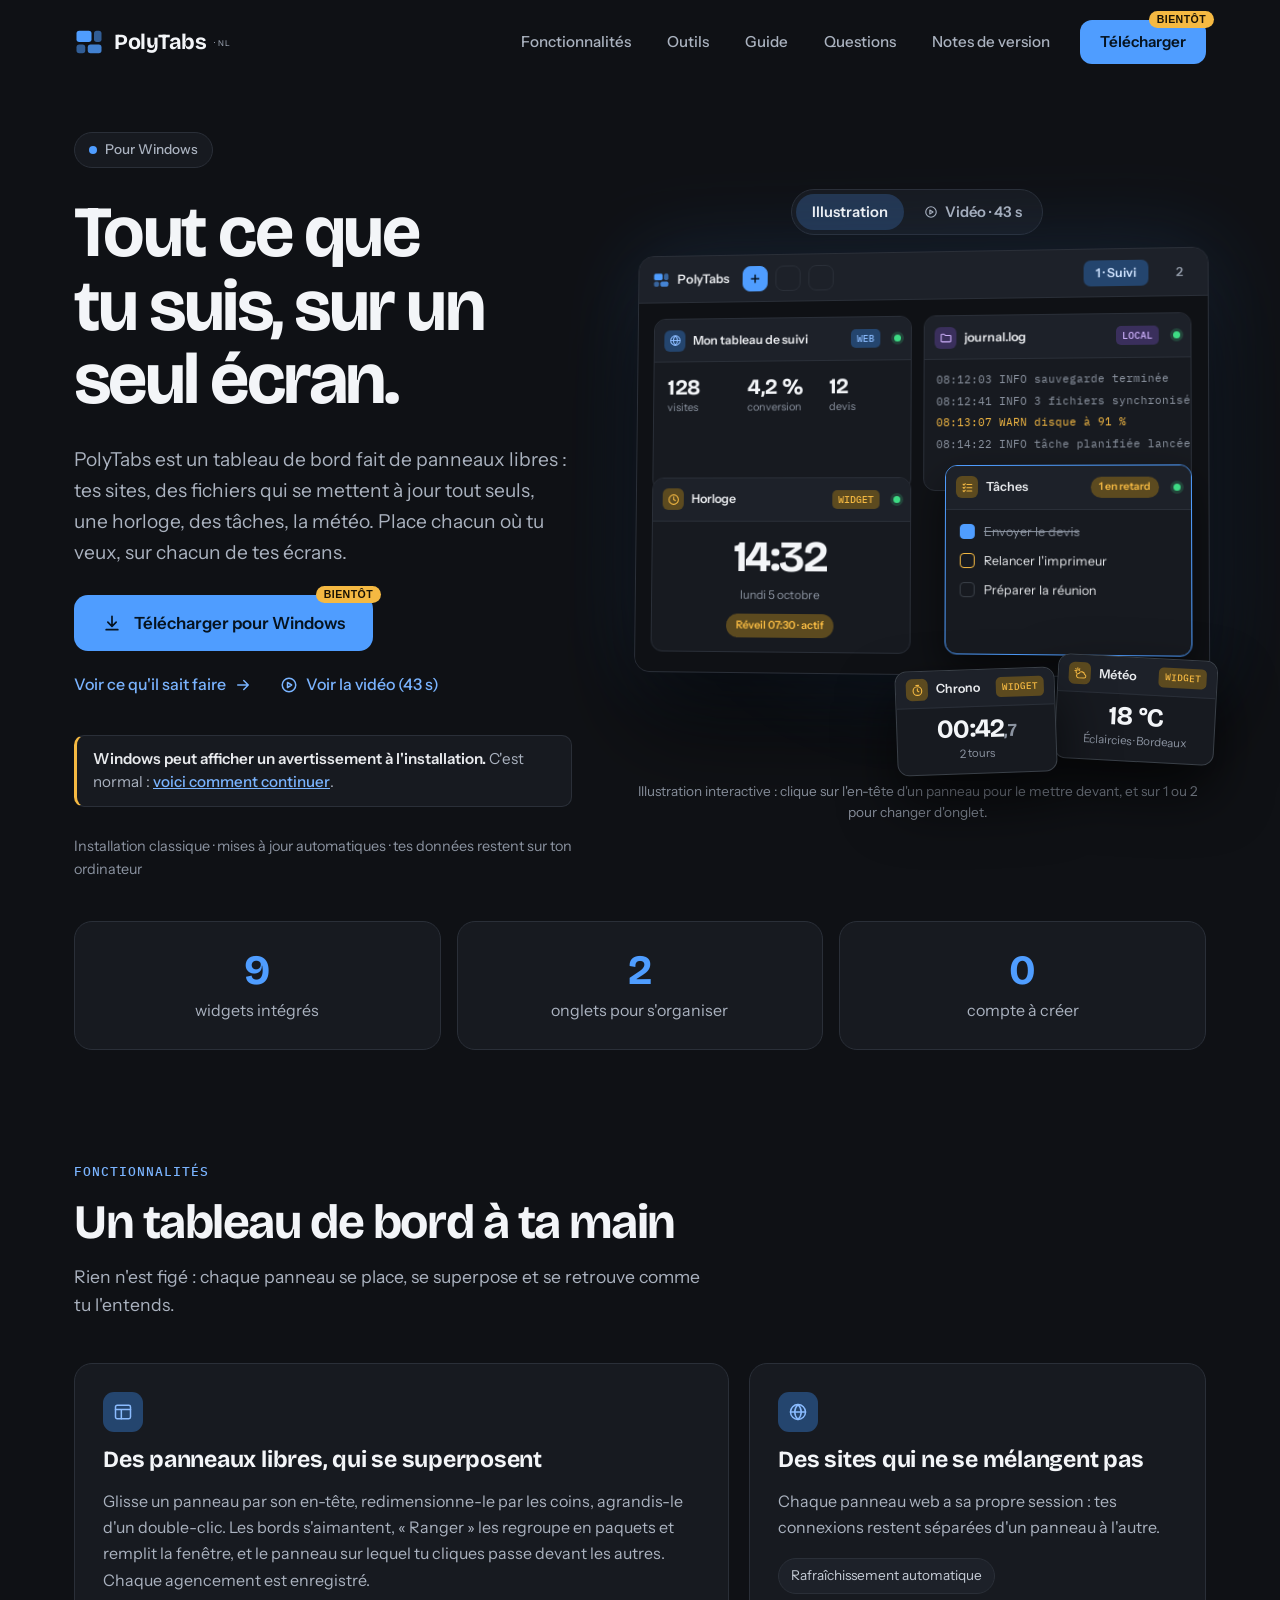
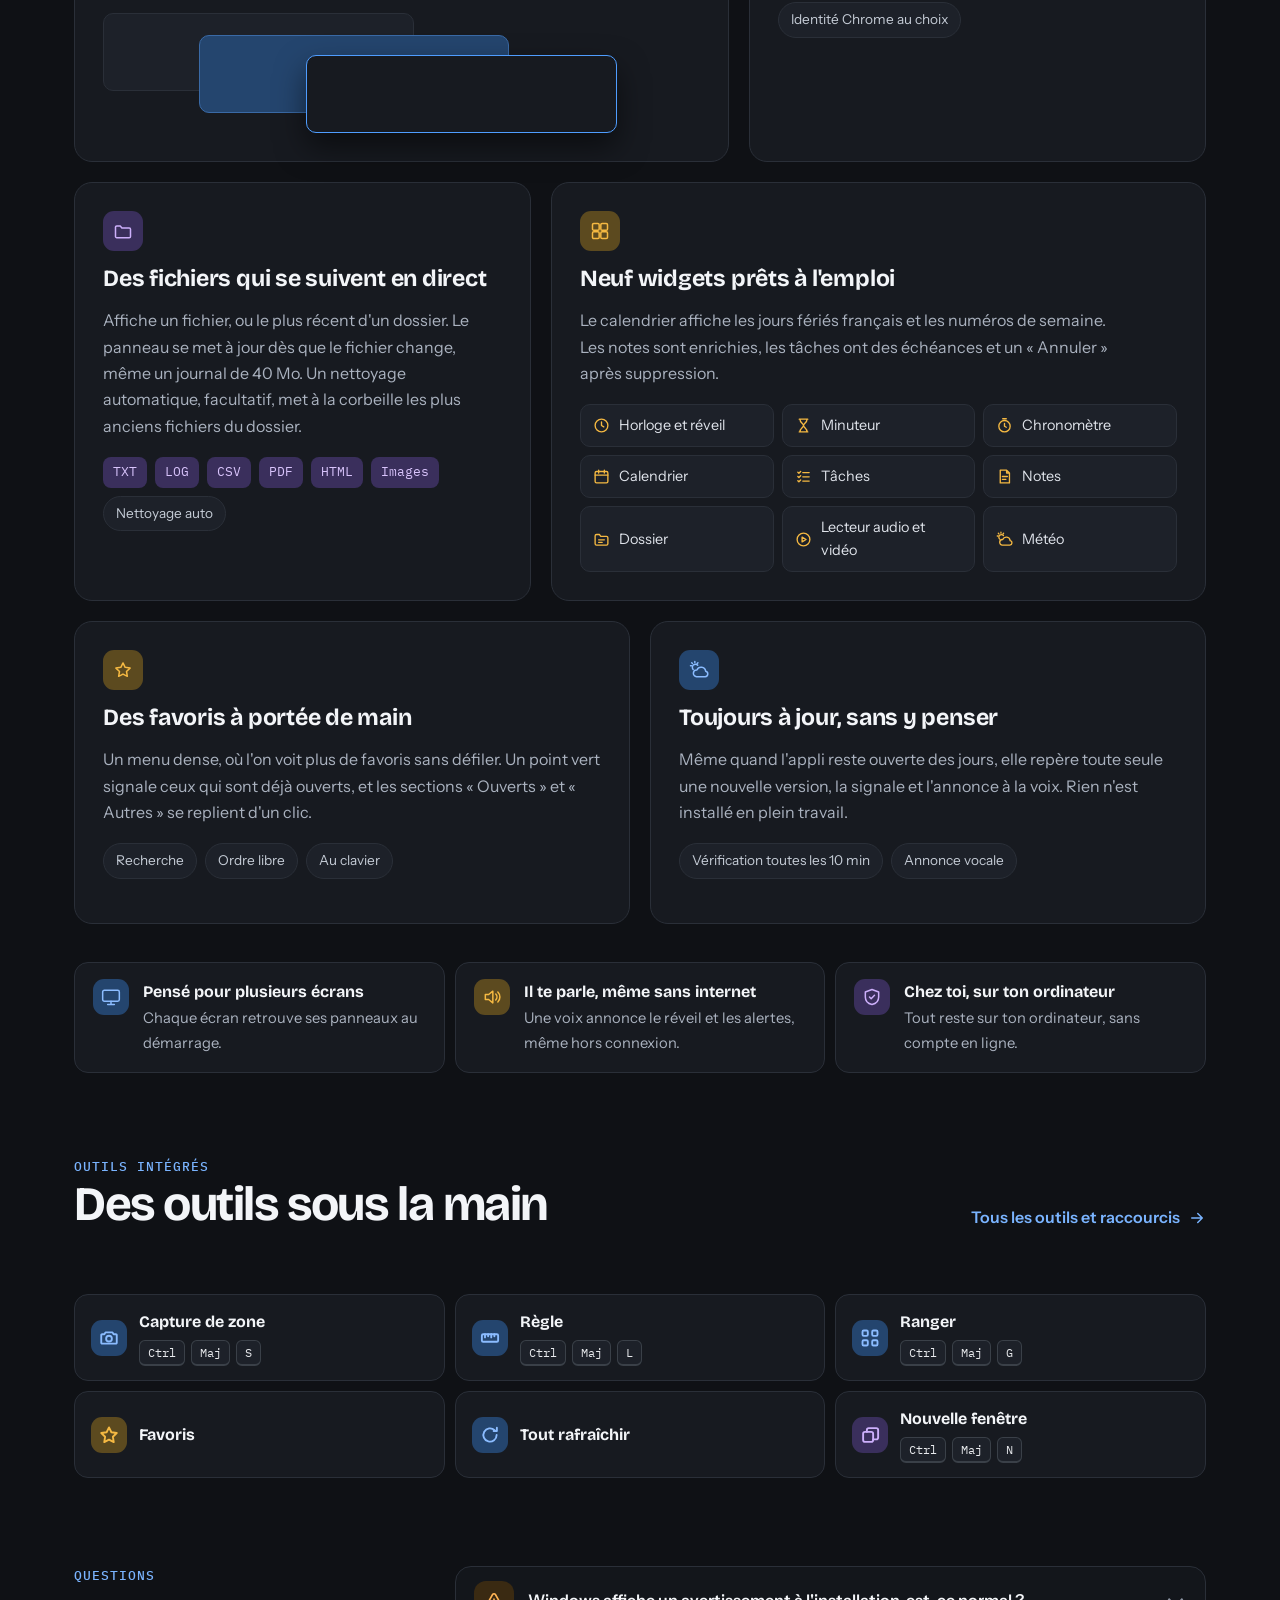
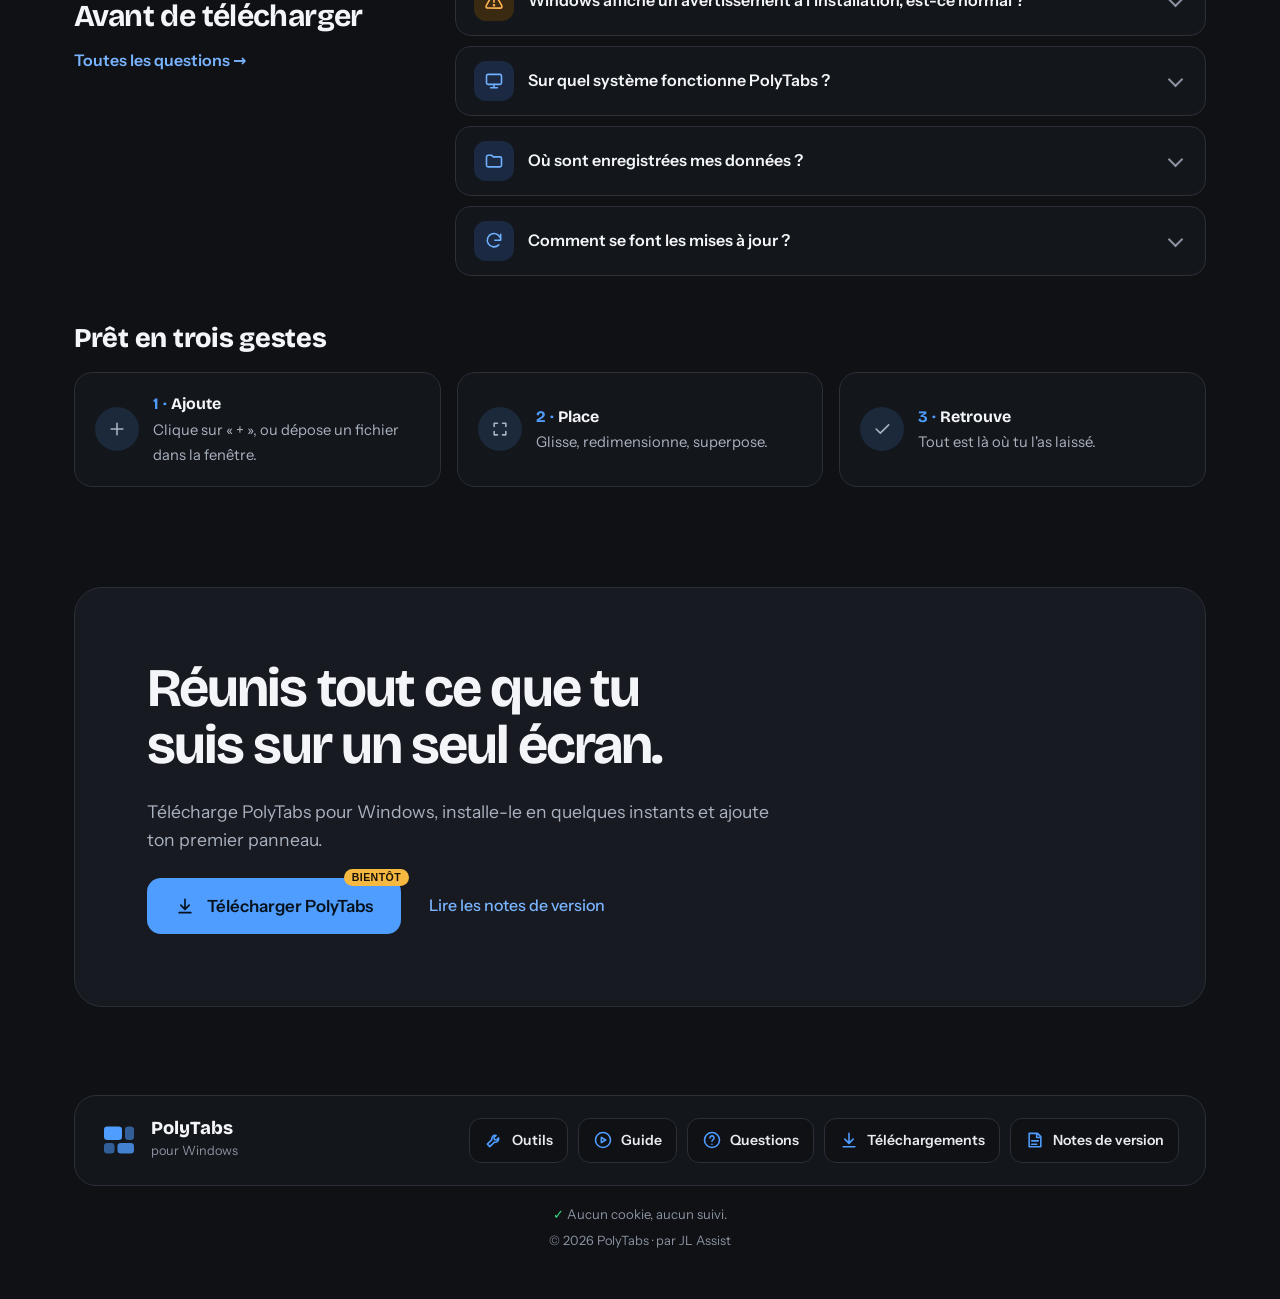
==== index.html @ f0d22cf1 "Téléchargements verrouillés : pastille « Bientôt » et page d'attente (interrupteur DL_OUVERT dans me" ====
<!DOCTYPE html>
<html lang="fr">
<head>
<meta charset="utf-8">
<meta name="viewport" content="width=device-width, initial-scale=1">
<title>PolyTabs — tous tes panneaux sur un seul écran</title>
<meta name="description" content="Tableau de bord pour Windows : des panneaux libres pour tes sites, des fichiers suivis en direct, une horloge, des tâches, des notes et la météo.">
<meta name="theme-color" content="#0f1115">
<meta name="color-scheme" content="dark">
<meta http-equiv="Content-Security-Policy" content="default-src 'none'; script-src 'self'; style-src 'self'; font-src 'self'; img-src 'self' data:; manifest-src 'self'; media-src 'self'; connect-src https://api.github.com; base-uri 'none'; form-action 'none'">
<!-- Aperçu de lien (réseaux sociaux, messageries). Si ton site n'est pas à l'adresse https://polytabs.fr/, remplace-la ci-dessous (voir LISEZMOI.md). -->
<meta property="og:type" content="website">
<meta property="og:locale" content="fr_FR">
<meta property="og:site_name" content="PolyTabs">
<meta property="og:title" content="PolyTabs — tous tes panneaux sur un seul écran">
<meta property="og:description" content="Un tableau de bord pour Windows fait de panneaux libres : sites web, fichiers suivis en direct, horloge, tâches, notes, météo.">
<meta property="og:url" content="https://polytabs.fr/">
<link rel="canonical" href="https://polytabs.fr/">
<meta property="og:image" content="https://polytabs.fr/assets/og-image.png?v=9a7d91ef">
<meta property="og:image:width" content="1200">
<meta property="og:image:height" content="630">
<meta property="og:image:alt" content="La fenêtre PolyTabs : un site, une horloge et un journal dans des panneaux qui se chevauchent.">
<meta name="twitter:card" content="summary_large_image">
<link rel="icon" href="assets/favicon.svg?v=48beb7f9" type="image/svg+xml">
<link rel="icon" href="assets/favicon-32.png?v=5173868e" sizes="32x32" type="image/png">
<link rel="apple-touch-icon" sizes="180x180" href="assets/apple-touch-icon.png?v=2257fb08">
<meta name="apple-mobile-web-app-title" content="PolyTabs">
<link rel="manifest" href="manifest.webmanifest">
<link rel="preload" href="fonts/bricolage-grotesque-opsz.woff2" as="font" type="font/woff2" crossorigin>
<link rel="preload" href="fonts/instrument-sans-400.woff2" as="font" type="font/woff2" crossorigin>
<link rel="stylesheet" href="assets/site.css?v=6399d976">
<script type="application/ld+json">{"@context":"https://schema.org","@type":"SoftwareApplication","name":"PolyTabs","operatingSystem":"Windows","applicationCategory":"ProductivityApplication","description":"Tableau de bord fait de panneaux libres : sites web, fichiers suivis en direct, horloge, tâches, notes, météo.","author":{"@type":"Organization","name":"JL Assist"},"inLanguage":"fr"}</script>
<script src="assets/site.js?v=7e28b09c" defer></script>
<script src="assets/menu.js?v=b81032c8" defer></script>
</head>
<body>
<a class="skip" href="#contenu">Aller au contenu</a>

<header class="wrap site-header">
<a class="brand" href="#top" aria-label="PolyTabs, haut de la page"><svg viewBox="0 0 24 24" width="30" height="30" fill="none" aria-hidden="true" focusable="false"><rect x="2" y="3" width="12" height="9" rx="2.2" fill="#4f9dff"/><rect x="16" y="3" width="6" height="9" rx="2.2" fill="#4f9dff" opacity=".55"/><rect x="2" y="14" width="7" height="7" rx="2.2" fill="#4f9dff" opacity=".55"/><rect x="11" y="14" width="11" height="7" rx="2.2" fill="#4f9dff" opacity=".8"/></svg><span class="brand-name">PolyTabs</span></a>
<nav class="nav" aria-label="Sections">
<a class="nav-link" href="#fonctionnalites">Fonctionnalités</a>
<a class="nav-link" href="#outils">Outils</a>
<a class="nav-link" href="guide.html">Guide</a>
<a class="nav-link" href="#questions">Questions</a>
<a class="nav-link" href="versions.html">Notes de version</a>
<a class="btn btn--sm" data-download href="telecharger.html">Télécharger</a>
</nav>
</header>

<div class="new-bar" id="newbar" role="note" hidden><span class="new">Nouveau</span><span id="newbar-text"></span><a href="versions.html">Voir →</a></div>
<main id="contenu">
<div id="top"></div>
<section class="wrap hero" aria-labelledby="titre">
<div class="hero-copy rise">
<span class="chip"><i></i><span>Pour Windows<span data-vwrap hidden> · version&nbsp;<span data-version></span></span></span></span>
<h1 id="titre">Tout ce que tu suis, sur un seul écran.</h1>
<p class="lead">PolyTabs est un tableau de bord fait de panneaux libres : tes sites, des fichiers qui se mettent à jour tout seuls, une horloge, des tâches, la météo. Place chacun où tu veux, sur chacun de tes écrans.</p>
<button type="button" class="hero-poster" data-show-video aria-label="Voir la vidéo de démonstration (43 secondes)"><img src="media/polytabs-demo-16x9.jpg?v=e3dbfc3c" alt="" width="1280" height="720" decoding="async"><span class="hp-chip"><svg viewBox="0 0 24 24" width="14" height="14" fill="none" stroke="currentColor" stroke-width="2" stroke-linecap="round" stroke-linejoin="round" aria-hidden="true" focusable="false"><circle cx="12" cy="12" r="9"/><path d="M10 8.5l5.5 3.5-5.5 3.5z"/></svg>Vidéo 43 s</span></button>
<div class="actions">
<a class="btn btn--lg" data-download href="telecharger.html"><svg viewBox="0 0 24 24" width="20" height="20" fill="none" stroke="currentColor" stroke-width="2" stroke-linecap="round" stroke-linejoin="round" aria-hidden="true" focusable="false"><path d="M12 4v11M7 11l5 5 5-5M5 20h14"/></svg><span>Télécharger pour Windows</span></a>
<a class="link-arrow" href="#fonctionnalites">Voir ce qu'il sait faire<svg viewBox="0 0 24 24" width="18" height="18" fill="none" stroke="currentColor" stroke-width="2" stroke-linecap="round" stroke-linejoin="round" aria-hidden="true" focusable="false"><path d="M5 12h14M13 6l6 6-6 6"/></svg></a>
<a class="link-arrow" href="#top" data-show-video><svg viewBox="0 0 24 24" width="18" height="18" fill="none" stroke="currentColor" stroke-width="2" stroke-linecap="round" stroke-linejoin="round" aria-hidden="true" focusable="false"><circle cx="12" cy="12" r="9"/><path d="M10 8.5l5.5 3.5-5.5 3.5z"/></svg>Voir la vidéo (43 s)</a>
</div>
<p class="hero-note"><strong>Windows peut afficher un avertissement à l'installation.</strong> C'est normal : <a href="#avertissement-windows">voici comment continuer</a>.</p>
<a class="warn-chip" href="#avertissement-windows">Un avertissement Windows ? C'est normal<span aria-hidden="true"> ›</span></a>
<div class="fines">
<p class="fine" id="release-line" hidden></p>
<p class="fine">Installation classique · mises à jour automatiques · tes données restent sur ton ordinateur</p>
</div>
</div>

<figure class="mock-fig rise rise-2">
<div class="seg" role="tablist" aria-label="Aperçu">
<button type="button" role="tab" class="seg-b" id="seg-mock" aria-selected="true" aria-controls="mock">Illustration</button>
<button type="button" role="tab" class="seg-b" id="seg-vid" aria-selected="false" aria-controls="vidpane"><svg viewBox="0 0 24 24" width="14" height="14" fill="none" stroke="currentColor" stroke-width="2" stroke-linecap="round" stroke-linejoin="round" aria-hidden="true" focusable="false"><circle cx="12" cy="12" r="9"/><path d="M10 8.5l5.5 3.5-5.5 3.5z"/></svg>Vidéo · 43 s</button>
</div>

<div class="mock" id="mock">
<div class="mock-bar">
<svg viewBox="0 0 24 24" width="18" height="18" fill="none" aria-hidden="true" focusable="false"><rect x="2" y="3" width="12" height="9" rx="2.2" fill="#4f9dff"/><rect x="16" y="3" width="6" height="9" rx="2.2" fill="#4f9dff" opacity=".55"/><rect x="2" y="14" width="7" height="7" rx="2.2" fill="#4f9dff" opacity=".55"/><rect x="11" y="14" width="11" height="7" rx="2.2" fill="#4f9dff" opacity=".8"/></svg><span class="mock-name">PolyTabs</span>
<span class="mock-dot mock-dot--add" aria-hidden="true"><svg viewBox="0 0 16 16" width="12" height="12" fill="none" stroke="#06131f" stroke-width="2" stroke-linecap="round" aria-hidden="true"><path d="M8 3v10M3 8h10"/></svg></span>
<span class="mock-dot" aria-hidden="true"></span><span class="mock-dot" aria-hidden="true"></span>
<span class="mock-spacer"></span>
<span class="mock-upd" data-vwrap hidden>✓ <span data-version></span> disponible</span>
<button type="button" class="mock-tab" data-tab="1" aria-label="Onglet 1, Suivi" aria-pressed="true"><span>1<em> · Suivi</em></span></button>
<button type="button" class="mock-tab" data-tab="2" aria-label="Onglet 2, Widgets" aria-pressed="false"><span>2<em> · Widgets</em></span></button>
</div>

<div class="mock-grid" id="mock-tab-1">
<div class="mp mp--web" data-panel="web"><div class="mp-box">
<button type="button" class="mp-head" data-raise="web" aria-label="Mon tableau de suivi WEB, mettre au premier plan"><span class="mp-ic mp-ic--web"><svg viewBox="0 0 24 24" width="13" height="13" fill="none" stroke="currentColor" stroke-width="2" stroke-linecap="round" stroke-linejoin="round" aria-hidden="true" focusable="false"><circle cx="12" cy="12" r="9"/><path d="M3 12h18M12 3c2.6 2.7 3.9 5.7 3.9 9s-1.3 6.3-3.9 9c-2.6-2.7-3.9-5.7-3.9-9S9.4 5.7 12 3z"/></svg></span><span class="mp-title">Mon tableau de suivi</span> <span class="mp-badge mp-badge--web">WEB</span><span class="mp-open" aria-hidden="true"></span></button>
<div class="mp-body"><div class="kpi" aria-hidden="true"><div><b>128</b><span>visites</span></div><div><b>4,2 %</b><span>conversion</span></div><div><b>12</b><span>devis</span></div></div>
<div class="bars" aria-hidden="true"><span></span><span class="hi"></span><span></span><span class="hi"></span><span></span></div></div>
</div></div>
<div class="mp mp--log" data-panel="log"><div class="mp-box">
<button type="button" class="mp-head" data-raise="log" aria-label="journal.log LOCAL, mettre au premier plan"><span class="mp-ic mp-ic--local"><svg viewBox="0 0 24 24" width="13" height="13" fill="none" stroke="currentColor" stroke-width="2" stroke-linecap="round" stroke-linejoin="round" aria-hidden="true" focusable="false"><path d="M3 7.5A1.5 1.5 0 0 1 4.5 6h4.2l2 2.3h8.8A1.5 1.5 0 0 1 21 9.8v8.7a1.5 1.5 0 0 1-1.5 1.5h-15A1.5 1.5 0 0 1 3 18.5z"/></svg></span><span class="mp-title">journal.log</span> <span class="mp-badge mp-badge--local">LOCAL</span><span class="mp-open" aria-hidden="true"></span></button>
<div class="log"><span>08:12:03  INFO  sauvegarde terminée</span><span>08:12:41  INFO  3 fichiers synchronisés</span><span class="warn">08:13:07  WARN  disque à 91 %</span><span>08:14:22  INFO  tâche planifiée lancée</span></div>
</div></div>
<div class="mp mp--clock" data-panel="clock"><div class="mp-box">
<button type="button" class="mp-head" data-raise="clock" aria-label="Horloge WIDGET, mettre au premier plan"><span class="mp-ic mp-ic--widget"><svg viewBox="0 0 24 24" width="13" height="13" fill="none" stroke="currentColor" stroke-width="2" stroke-linecap="round" stroke-linejoin="round" aria-hidden="true" focusable="false"><circle cx="12" cy="12" r="9"/><path d="M12 7v5l3.2 2"/></svg></span><span class="mp-title">Horloge</span> <span class="mp-badge mp-badge--widget">WIDGET</span><span class="mp-open" aria-hidden="true"></span></button>
<div class="mp-body clock"><span class="clock-time">14:32</span><span class="clock-date">lundi 5 octobre</span><span class="clock-alarm">Réveil 07:30 · actif</span></div>
</div></div>
<div class="mp mp--todo is-front" data-panel="todo"><div class="mp-box">
<button type="button" class="mp-head" data-raise="todo" aria-label="Tâches 1 en retard, mettre au premier plan"><span class="mp-ic mp-ic--widget"><svg viewBox="0 0 24 24" width="13" height="13" fill="none" stroke="currentColor" stroke-width="2" stroke-linecap="round" stroke-linejoin="round" aria-hidden="true" focusable="false"><path d="M4 6l1.5 1.5L8 5M4 12l1.5 1.5L8 11M4 18l1.5 1.5L8 17M11 6.5h9M11 12.5h9M11 18.5h9"/></svg></span><span class="mp-title">Tâches</span> <span class="mp-late">1 en retard</span><span class="mp-open" aria-hidden="true"></span></button>
<ul class="todo"><li class="done"><span class="box"></span><span>Envoyer le devis</span></li><li class="late"><span class="box"></span><span>Relancer l'imprimeur</span></li><li><span class="box"></span><span>Préparer la réunion</span></li></ul>
</div></div>
</div>

<div class="mock-grid" id="mock-tab-2" hidden>
<div class="mp mp--cal" data-panel="cal"><div class="mp-box">
<button type="button" class="mp-head" data-raise="cal" aria-label="Calendrier WIDGET, mettre au premier plan"><span class="mp-ic mp-ic--widget"><svg viewBox="0 0 24 24" width="13" height="13" fill="none" stroke="currentColor" stroke-width="2" stroke-linecap="round" stroke-linejoin="round" aria-hidden="true" focusable="false"><rect x="3" y="5" width="18" height="16" rx="2"/><path d="M3 10h18M8 3v4M16 3v4"/></svg></span><span class="mp-title">Calendrier</span> <span class="mp-badge mp-badge--widget">WIDGET</span></button>
<div class="mp-body cal-pad"><span class="cal-title">octobre 2026</span>
<div class="cal-grid cal-grid--wd"><span>L</span><span>M</span><span>M</span><span>J</span><span>V</span><span>S</span><span>D</span></div>
<div class="cal-grid"><span></span><span></span><span></span><span>1</span><span>2</span><span>3</span><span>4</span><span class="today">5</span><span>6</span><span>7</span><span>8</span><span>9</span><span>10</span><span>11</span><span>12</span><span>13</span><span>14</span><span>15</span><span>16</span><span>17</span><span>18</span><span>19</span><span>20</span><span>21</span><span>22</span><span>23</span><span>24</span><span>25</span><span>26</span><span>27</span><span>28</span><span>29</span><span>30</span><span>31</span></div></div>
</div></div>
<div class="mp mp--note" data-panel="note"><div class="mp-box">
<button type="button" class="mp-head" data-raise="note" aria-label="Notes WIDGET, mettre au premier plan"><span class="mp-ic mp-ic--widget"><svg viewBox="0 0 24 24" width="13" height="13" fill="none" stroke="currentColor" stroke-width="2" stroke-linecap="round" stroke-linejoin="round" aria-hidden="true" focusable="false"><path d="M6 3h9l4 4v14H6zM15 3v4h4M9 12h7M9 16h5"/></svg></span><span class="mp-title">Notes</span> <span class="mp-badge mp-badge--widget">WIDGET</span></button>
<div class="note"><b>Réunion de jeudi</b><span>Revoir le planning avec l'équipe</span><span>Valider le <b>devis</b> avant vendredi</span><span>Penser au <i>point budget</i></span></div>
</div></div>
<div class="mp mp--timer is-front" data-panel="timer"><div class="mp-box">
<button type="button" class="mp-head" data-raise="timer" aria-label="Minuteur WIDGET, mettre au premier plan"><span class="mp-ic mp-ic--widget"><svg viewBox="0 0 24 24" width="13" height="13" fill="none" stroke="currentColor" stroke-width="2" stroke-linecap="round" stroke-linejoin="round" aria-hidden="true" focusable="false"><path d="M6 3h12M6 21h12M7 3c0 5 5 6 5 9s-5 4-5 9M17 3c0 5-5 6-5 9s5 4 5 9"/></svg></span><span class="mp-title">Minuteur</span> <span class="mp-badge mp-badge--widget">WIDGET</span></button>
<div class="mp-body clock"><span class="timer-time">04:12</span><span class="timer-bar"><i></i></span><span class="clock-date">Pâtes · il reste 4 minutes</span></div>
</div></div>
</div>
</div>
<div class="mock-floats" aria-hidden="true">
<div class="mf mf--weather"><div class="mf-head"><span class="mp-ic mp-ic--widget"><svg viewBox="0 0 24 24" width="13" height="13" fill="none" stroke="currentColor" stroke-width="2" stroke-linecap="round" stroke-linejoin="round" aria-hidden="true" focusable="false"><path d="M10.5 6.3A3.6 3.6 0 1 0 5 11.3"/><path d="M7 1.8v1.2M1.8 7H3M3.3 3.3l.8.8M10.7 3.3l-.8.8"/><path d="M9 20a4 4 0 0 1 .5-8 5.5 5.5 0 0 1 10.5 1.5A3.3 3.3 0 0 1 19.5 20z"/></svg></span><span class="mp-title">Météo</span> <span class="mp-badge mp-badge--widget">WIDGET</span></div><div class="mf-body"><b>18 °C</b><span>Éclaircies · Bordeaux</span></div></div>
<div class="mf mf--watch"><div class="mf-head"><span class="mp-ic mp-ic--widget"><svg viewBox="0 0 24 24" width="13" height="13" fill="none" stroke="currentColor" stroke-width="2" stroke-linecap="round" stroke-linejoin="round" aria-hidden="true" focusable="false"><circle cx="12" cy="13" r="8"/><path d="M12 9v4l2.5 1.5M9.5 2.5h5"/></svg></span><span class="mp-title">Chrono</span> <span class="mp-badge mp-badge--widget">WIDGET</span></div><div class="mf-body"><b>00:42<i>,7</i></b><span>2 tours</span></div></div>
</div>
<div class="vidpane" id="vidpane" hidden>
<video class="demo-video demo-wide" controls preload="none" playsinline width="1920" height="1080" data-poster="media/polytabs-demo-16x9.jpg?v=e3dbfc3c" aria-label="Démonstration de PolyTabs, 43 secondes" aria-describedby="demo-text">
<source src="media/polytabs-demo-16x9.mp4?v=0dc6ddb0" type="video/mp4">
<source src="media/polytabs-demo-16x9.webm?v=0e5bc9e3" type="video/webm">
<p>Ton navigateur ne lit pas cette vidéo : <a href="media/polytabs-demo-16x9.mp4?v=0dc6ddb0">télécharge-la</a>.</p>
</video>
<video class="demo-video demo-tall" controls preload="none" playsinline width="1080" height="1920" data-poster="media/polytabs-demo-9x16.jpg?v=00b66de8" aria-label="Démonstration de PolyTabs, 43 secondes, format vertical" aria-describedby="demo-text">
<source src="media/polytabs-demo-9x16.mp4?v=2dcfd6f6" type="video/mp4">
<source src="media/polytabs-demo-9x16.webm?v=e78cfec7" type="video/webm">
<p>Ton navigateur ne lit pas cette vidéo : <a href="media/polytabs-demo-9x16.mp4?v=2dcfd6f6">télécharge-la</a>.</p>
</video>
</div>
<details class="demo-transcript vid-only" hidden>
<summary>Lire le déroulé de la vidéo<svg viewBox="0 0 24 24" width="22" height="22" fill="none" stroke="#7ab4ff" stroke-width="2" stroke-linecap="round" stroke-linejoin="round" aria-hidden="true" focusable="false"><path d="M12 5v14M5 12h14"/></svg></summary>
<div class="answer" id="demo-text"><ol class="demo-steps"><li><b>0:00</b> — Carte d'introduction : « Fini les onglets perdus partout. Tes sites, tes fichiers et tes widgets sur un seul écran. »</li><li><b>0:04</b> — Un site : il suffit de taper l'adresse, le panneau est ajouté. Le nom se remplit tout seul.</li><li><b>0:09</b> — Un fichier, suivi en direct : le panneau se met à jour dès que le fichier change.</li><li><b>0:14</b> — Le dernier fichier d'un dossier : PolyTabs affiche toujours le plus récent, et un aperçu liste les fichiers du dossier.</li><li><b>0:19</b> — Neuf widgets prêts à l'emploi : horloge, météo, calendrier, liste de courses, minuteur, notes.</li><li><b>0:24</b> — Un clic pour tout ranger : un aperçu montre le résultat avant validation.</li><li><b>0:29</b> — Usage de tous les jours : météo, courses et minuteur en un coup d'œil.</li><li><b>0:33</b> — Développement : journaux en direct et alignement mesuré au pixel.</li><li><b>0:37</b> — Carte de fin : « Télécharge-le pour Windows », avec l'adresse du site, la version, les mises à jour automatiques et l'absence de compte à créer.</li></ol></div>
</details>
<figcaption class="mock-cap">Illustration interactive : clique sur l'en-tête d'un panneau pour le mettre devant, et sur 1 ou 2 pour changer d'onglet.</figcaption>
</figure>
</section>

<section class="wrap" aria-label="En bref">
<div class="facts">
<p><b>9</b><span>widgets intégrés</span></p>
<p><b>2</b><span>onglets pour s'organiser</span></p>
<p><b>0</b><span>compte à créer</span></p>
</div>
</section>

<section id="fonctionnalites" class="wrap section" aria-labelledby="t-fonct">
<div class="section-head">
<span class="eyebrow">Fonctionnalités</span>
<h2 id="t-fonct">Un tableau de bord à ta main</h2>
<p class="sub">Rien n'est figé : chaque panneau se place, se superpose et se retrouve comme tu l'entends.</p>
</div>
<div class="rows">
<div class="row">
<div class="card card--lg f3"><span class="ic ic--blue"><svg viewBox="0 0 24 24" width="20" height="20" fill="none" stroke="currentColor" stroke-width="1.8" stroke-linecap="round" stroke-linejoin="round" aria-hidden="true" focusable="false"><rect x="3" y="4" width="18" height="16" rx="2"/><path d="M3 9h18M10 9v11"/></svg></span><h3>Des panneaux libres, qui se superposent</h3>
<p>Glisse un panneau par son en-tête, redimensionne-le par les coins, agrandis-le d'un double-clic. Les bords s'aimantent, « Ranger » les regroupe en paquets et remplit la fenêtre, et le panneau sur lequel tu cliques passe devant les autres. Chaque agencement est enregistré.</p>
<div class="stack" aria-hidden="true"><span class="s1"></span><span class="s2"></span><span class="s3"></span></div></div>
<div class="card card--lg f2"><span class="ic ic--blue"><svg viewBox="0 0 24 24" width="20" height="20" fill="none" stroke="currentColor" stroke-width="1.8" stroke-linecap="round" stroke-linejoin="round" aria-hidden="true" focusable="false"><circle cx="12" cy="12" r="9"/><path d="M3 12h18M12 3c2.6 2.7 3.9 5.7 3.9 9s-1.3 6.3-3.9 9c-2.6-2.7-3.9-5.7-3.9-9S9.4 5.7 12 3z"/></svg></span><h3>Des sites qui ne se mélangent pas</h3>
<p>Chaque panneau web a sa propre session : tes connexions restent séparées d'un panneau à l'autre.</p>
<ul class="tags"><li class="tag">Rafraîchissement automatique</li><li class="tag">Identité Chrome au choix</li></ul></div>
</div>
<div class="row">
<div class="card card--lg f2"><span class="ic ic--violet"><svg viewBox="0 0 24 24" width="20" height="20" fill="none" stroke="currentColor" stroke-width="1.8" stroke-linecap="round" stroke-linejoin="round" aria-hidden="true" focusable="false"><path d="M3 7.5A1.5 1.5 0 0 1 4.5 6h4.2l2 2.3h8.8A1.5 1.5 0 0 1 21 9.8v8.7a1.5 1.5 0 0 1-1.5 1.5h-15A1.5 1.5 0 0 1 3 18.5z"/></svg></span><h3>Des fichiers qui se suivent en direct</h3>
<p>Affiche un fichier, ou le plus récent d'un dossier. Le panneau se met à jour dès que le fichier change, même un journal de 40 Mo. Un nettoyage automatique, facultatif, met à la corbeille les plus anciens fichiers du dossier.</p>
<ul class="tags"><li class="tag tag--ext">TXT</li><li class="tag tag--ext">LOG</li><li class="tag tag--ext">CSV</li><li class="tag tag--ext">PDF</li><li class="tag tag--ext">HTML</li><li class="tag tag--ext">Images</li><li class="tag">Nettoyage auto</li></ul></div>
<div class="card card--lg f3"><span class="ic ic--amber"><svg viewBox="0 0 24 24" width="20" height="20" fill="none" stroke="currentColor" stroke-width="1.8" stroke-linecap="round" stroke-linejoin="round" aria-hidden="true" focusable="false"><rect x="3" y="3" width="8" height="8" rx="1.5"/><rect x="13" y="3" width="8" height="8" rx="1.5"/><rect x="3" y="13" width="8" height="8" rx="1.5"/><rect x="13" y="13" width="8" height="8" rx="1.5"/></svg></span><h3>Neuf widgets prêts à l'emploi</h3>
<p>Le calendrier affiche les jours fériés français et les numéros de semaine. Les notes sont enrichies, les tâches ont des échéances et un « Annuler » après suppression.</p>
<ul class="wgts"><li><svg viewBox="0 0 24 24" width="17" height="17" fill="none" stroke="#f5b942" stroke-width="1.9" stroke-linecap="round" stroke-linejoin="round" aria-hidden="true" focusable="false"><circle cx="12" cy="12" r="9"/><path d="M12 7v5l3.2 2"/></svg>Horloge et réveil</li><li><svg viewBox="0 0 24 24" width="17" height="17" fill="none" stroke="#f5b942" stroke-width="1.9" stroke-linecap="round" stroke-linejoin="round" aria-hidden="true" focusable="false"><path d="M6 3h12M6 21h12M7 3c0 5 5 6 5 9s-5 4-5 9M17 3c0 5-5 6-5 9s5 4 5 9"/></svg>Minuteur</li><li><svg viewBox="0 0 24 24" width="17" height="17" fill="none" stroke="#f5b942" stroke-width="1.9" stroke-linecap="round" stroke-linejoin="round" aria-hidden="true" focusable="false"><circle cx="12" cy="13" r="8"/><path d="M12 9v4l2.5 1.5M9.5 2.5h5"/></svg>Chronomètre</li><li><svg viewBox="0 0 24 24" width="17" height="17" fill="none" stroke="#f5b942" stroke-width="1.9" stroke-linecap="round" stroke-linejoin="round" aria-hidden="true" focusable="false"><rect x="3" y="5" width="18" height="16" rx="2"/><path d="M3 10h18M8 3v4M16 3v4"/></svg>Calendrier</li><li><svg viewBox="0 0 24 24" width="17" height="17" fill="none" stroke="#f5b942" stroke-width="1.9" stroke-linecap="round" stroke-linejoin="round" aria-hidden="true" focusable="false"><path d="M4 6l1.5 1.5L8 5M4 12l1.5 1.5L8 11M4 18l1.5 1.5L8 17M11 6.5h9M11 12.5h9M11 18.5h9"/></svg>Tâches</li><li><svg viewBox="0 0 24 24" width="17" height="17" fill="none" stroke="#f5b942" stroke-width="1.9" stroke-linecap="round" stroke-linejoin="round" aria-hidden="true" focusable="false"><path d="M6 3h9l4 4v14H6zM15 3v4h4M9 12h7M9 16h5"/></svg>Notes</li><li><svg viewBox="0 0 24 24" width="17" height="17" fill="none" stroke="#f5b942" stroke-width="1.9" stroke-linecap="round" stroke-linejoin="round" aria-hidden="true" focusable="false"><path d="M3 7a2 2 0 0 1 2-2h4l2 2.5h8a2 2 0 0 1 2 2V18a2 2 0 0 1-2 2H5a2 2 0 0 1-2-2z"/><path d="M8 12.5h8M8 16h5"/></svg>Dossier</li><li><svg viewBox="0 0 24 24" width="17" height="17" fill="none" stroke="#f5b942" stroke-width="1.9" stroke-linecap="round" stroke-linejoin="round" aria-hidden="true" focusable="false"><circle cx="12" cy="12" r="9"/><path d="M10 8.6v6.8l5.6-3.4z"/></svg>Lecteur audio et vidéo</li><li><svg viewBox="0 0 24 24" width="17" height="17" fill="none" stroke="#f5b942" stroke-width="1.9" stroke-linecap="round" stroke-linejoin="round" aria-hidden="true" focusable="false"><path d="M10.5 6.3A3.6 3.6 0 1 0 5 11.3"/><path d="M7 1.8v1.2M1.8 7H3M3.3 3.3l.8.8M10.7 3.3l-.8.8"/><path d="M9 20a4 4 0 0 1 .5-8 5.5 5.5 0 0 1 10.5 1.5A3.3 3.3 0 0 1 19.5 20z"/></svg>Météo</li></ul></div>
</div>
<div class="row">
<div class="card card--lg f2"><span class="ic ic--amber"><svg viewBox="0 0 24 24" width="20" height="20" fill="none" stroke="currentColor" stroke-width="1.8" stroke-linecap="round" stroke-linejoin="round" aria-hidden="true" focusable="false"><path d="M12 3.5l2.6 5.3 5.9.9-4.3 4.1 1 5.8L12 16.9l-5.2 2.7 1-5.8L3.5 9.7l5.9-.9z"/></svg></span><h3>Des favoris à portée de main</h3>
<p>Un menu dense, où l'on voit plus de favoris sans défiler. Un point vert signale ceux qui sont déjà ouverts, et les sections « Ouverts » et « Autres » se replient d'un clic.</p>
<ul class="tags"><li class="tag">Recherche</li><li class="tag">Ordre libre</li><li class="tag">Au clavier</li></ul></div>
<div class="card card--lg f2"><span class="ic ic--blue"><svg viewBox="0 0 24 24" width="20" height="20" fill="none" stroke="currentColor" stroke-width="1.8" stroke-linecap="round" stroke-linejoin="round" aria-hidden="true" focusable="false"><path d="M10.5 6.3A3.6 3.6 0 1 0 5 11.3"/><path d="M7 1.8v1.2M1.8 7H3M3.3 3.3l.8.8M10.7 3.3l-.8.8"/><path d="M9 20a4 4 0 0 1 .5-8 5.5 5.5 0 0 1 10.5 1.5A3.3 3.3 0 0 1 19.5 20z"/></svg></span><h3>Toujours à jour, sans y penser</h3>
<p>Même quand l'appli reste ouverte des jours, elle repère toute seule une nouvelle version, la signale et l'annonce à la voix. Rien n'est installé en plein travail.</p>
<ul class="tags"><li class="tag">Vérification toutes les 10 min</li><li class="tag">Annonce vocale</li></ul></div>
</div>
<ul class="feat-mini">
<li><span class="ic ic--blue"><svg viewBox="0 0 24 24" width="20" height="20" fill="none" stroke="currentColor" stroke-width="1.8" stroke-linecap="round" stroke-linejoin="round" aria-hidden="true" focusable="false"><rect x="2" y="4" width="20" height="13" rx="2"/><path d="M8 21h8M12 17v4"/></svg></span><div><b>Pensé pour plusieurs écrans</b><span>Chaque écran retrouve ses panneaux au démarrage.</span></div></li>
<li><span class="ic ic--amber"><svg viewBox="0 0 24 24" width="20" height="20" fill="none" stroke="currentColor" stroke-width="1.8" stroke-linecap="round" stroke-linejoin="round" aria-hidden="true" focusable="false"><path d="M4 9v6h4l5 4V5L8 9z"/><path d="M16.5 8.5a5 5 0 0 1 0 7M19 6a8.5 8.5 0 0 1 0 12"/></svg></span><div><b>Il te parle, même sans internet</b><span>Une voix annonce le réveil et les alertes, même hors connexion.</span></div></li>
<li><span class="ic ic--violet"><svg viewBox="0 0 24 24" width="20" height="20" fill="none" stroke="currentColor" stroke-width="1.8" stroke-linecap="round" stroke-linejoin="round" aria-hidden="true" focusable="false"><path d="M12 3l8 3v6c0 4.5-3.3 8-8 9-4.7-1-8-4.5-8-9V6z"/><path d="M9 12l2 2 4-4"/></svg></span><div><b>Chez toi, sur ton ordinateur</b><span>Tout reste sur ton ordinateur, sans compte en ligne.</span></div></li>
</ul>
</div>
</section>



<section id="outils" class="wrap section section--tight" aria-labelledby="t-outils">
<div class="section-head section-head--row">
<div><span class="eyebrow">Outils intégrés</span><h2 id="t-outils">Des outils sous la main</h2></div>
<a class="more-link" href="outils.html">Tous les outils et raccourcis <svg viewBox="0 0 24 24" width="18" height="18" fill="none" stroke="currentColor" stroke-width="2" stroke-linecap="round" stroke-linejoin="round" aria-hidden="true" focusable="false"><path d="M5 12h14M13 6l6 6-6 6"/></svg></a>
</div>
<ul class="tools-mini">
<li><span class="ic ic--blue"><svg viewBox="0 0 16 16" width="20" height="20" fill="none" stroke="currentColor" stroke-width="1.5" stroke-linecap="round" stroke-linejoin="round" aria-hidden="true" focusable="false"><g transform="translate(0 -.5)"><path d="M2.5 5.5h1.8l.9-1.5h5.6l.9 1.5h1.8a.7.7 0 0 1 .7.7v6.1a.7.7 0 0 1-.7.7h-11a.7.7 0 0 1-.7-.7V6.2a.7.7 0 0 1 .7-.7z"/><circle cx="8" cy="9" r="2.3"/></g></svg></span><span class="txt"><b>Capture de zone</b><span class="keys keys--sm"><kbd>Ctrl</kbd><kbd>Maj</kbd><kbd>S</kbd></span></span></li>
<li><span class="ic ic--blue"><svg viewBox="0 0 16 16" width="20" height="20" fill="none" stroke="currentColor" stroke-width="1.5" stroke-linecap="round" stroke-linejoin="round" aria-hidden="true" focusable="false"><rect x="1.5" y="5" width="13" height="6" rx="1"/><path d="M4 5v2.5M6.5 5v1.6M9 5v2.5M11.5 5v1.6"/></svg></span><span class="txt"><b>Règle</b><span class="keys keys--sm"><kbd>Ctrl</kbd><kbd>Maj</kbd><kbd>L</kbd></span></span></li>
<li><span class="ic ic--blue"><svg viewBox="0 0 16 16" width="20" height="20" fill="none" stroke="currentColor" stroke-width="1.5" stroke-linecap="round" stroke-linejoin="round" aria-hidden="true" focusable="false"><rect x="2" y="2" width="4.25" height="4.25" rx="1"/><rect x="9.75" y="2" width="4.25" height="4.25" rx="1"/><rect x="2" y="9.75" width="4.25" height="4.25" rx="1"/><rect x="9.75" y="9.75" width="4.25" height="4.25" rx="1"/></svg></span><span class="txt"><b>Ranger</b><span class="keys keys--sm"><kbd>Ctrl</kbd><kbd>Maj</kbd><kbd>G</kbd></span></span></li>
<li><span class="ic ic--amber"><svg viewBox="0 0 16 16" width="20" height="20" fill="none" stroke="currentColor" stroke-width="1.5" stroke-linecap="round" stroke-linejoin="round" aria-hidden="true" focusable="false"><path d="M8 1.9l1.9 3.9 4.3.6-3.1 3 .7 4.3L8 11.7l-3.8 2 .7-4.3-3.1-3 4.3-.6z"/></svg></span><span class="txt"><b>Favoris</b></span></li>
<li><span class="ic ic--blue"><svg viewBox="0 0 16 16" width="20" height="20" fill="none" stroke="currentColor" stroke-width="1.5" stroke-linecap="round" stroke-linejoin="round" aria-hidden="true" focusable="false"><path d="M13.3 8A5.3 5.3 0 1 1 11.7 4.2M13.5 2.2v2.6h-2.6"/></svg></span><span class="txt"><b>Tout rafraîchir</b></span></li>
<li><span class="ic ic--violet"><svg viewBox="0 0 16 16" width="20" height="20" fill="none" stroke="currentColor" stroke-width="1.5" stroke-linecap="round" stroke-linejoin="round" aria-hidden="true" focusable="false"><rect x="2.5" y="5.5" width="8" height="8" rx="1.5"/><path d="M5.5 5.5V4A1.5 1.5 0 0 1 7 2.5h6A1.5 1.5 0 0 1 14.5 4v6a1.5 1.5 0 0 1-1.5 1.5h-2.5"/></svg></span><span class="txt"><b>Nouvelle fenêtre</b><span class="keys keys--sm"><kbd>Ctrl</kbd><kbd>Maj</kbd><kbd>N</kbd></span></span></li>
</ul>
<div class="tools-pick">
<div class="oseg" role="tablist" aria-label="Outils ou widgets"><button type="button" class="os" role="tab" id="os-0" aria-controls="osp-0" aria-selected="true">Outils</button><button type="button" class="os" role="tab" id="os-1" aria-controls="osp-1" aria-selected="false" tabindex="-1">Widgets</button></div>
<div id="osp-0" role="tabpanel" aria-labelledby="os-0">
<div class="tbar" role="tablist" aria-label="Outils de la barre du haut"><button type="button" class="tb" role="tab" id="tp-0" aria-controls="tpp-0" aria-selected="false" aria-label="Capture de zone" tabindex="-1"><span class="ic ic--blue"><svg viewBox="0 0 16 16" width="20" height="20" fill="none" stroke="currentColor" stroke-width="1.5" stroke-linecap="round" stroke-linejoin="round" aria-hidden="true" focusable="false"><g transform="translate(0 -.5)"><path d="M2.5 5.5h1.8l.9-1.5h5.6l.9 1.5h1.8a.7.7 0 0 1 .7.7v6.1a.7.7 0 0 1-.7.7h-11a.7.7 0 0 1-.7-.7V6.2a.7.7 0 0 1 .7-.7z"/><circle cx="8" cy="9" r="2.3"/></g></svg></span></button><button type="button" class="tb" role="tab" id="tp-1" aria-controls="tpp-1" aria-selected="false" aria-label="Règle" tabindex="-1"><span class="ic ic--blue"><svg viewBox="0 0 16 16" width="20" height="20" fill="none" stroke="currentColor" stroke-width="1.5" stroke-linecap="round" stroke-linejoin="round" aria-hidden="true" focusable="false"><rect x="1.5" y="5" width="13" height="6" rx="1"/><path d="M4 5v2.5M6.5 5v1.6M9 5v2.5M11.5 5v1.6"/></svg></span></button><button type="button" class="tb" role="tab" id="tp-2" aria-controls="tpp-2" aria-selected="true" aria-label="Ranger" tabindex="0"><span class="ic ic--blue"><svg viewBox="0 0 16 16" width="20" height="20" fill="none" stroke="currentColor" stroke-width="1.5" stroke-linecap="round" stroke-linejoin="round" aria-hidden="true" focusable="false"><rect x="2" y="2" width="4.25" height="4.25" rx="1"/><rect x="9.75" y="2" width="4.25" height="4.25" rx="1"/><rect x="2" y="9.75" width="4.25" height="4.25" rx="1"/><rect x="9.75" y="9.75" width="4.25" height="4.25" rx="1"/></svg></span></button><button type="button" class="tb" role="tab" id="tp-3" aria-controls="tpp-3" aria-selected="false" aria-label="Favoris" tabindex="-1"><span class="ic ic--amber"><svg viewBox="0 0 16 16" width="20" height="20" fill="none" stroke="currentColor" stroke-width="1.5" stroke-linecap="round" stroke-linejoin="round" aria-hidden="true" focusable="false"><path d="M8 1.9l1.9 3.9 4.3.6-3.1 3 .7 4.3L8 11.7l-3.8 2 .7-4.3-3.1-3 4.3-.6z"/></svg></span></button><button type="button" class="tb" role="tab" id="tp-4" aria-controls="tpp-4" aria-selected="false" aria-label="Tout rafraîchir" tabindex="-1"><span class="ic ic--blue"><svg viewBox="0 0 16 16" width="20" height="20" fill="none" stroke="currentColor" stroke-width="1.5" stroke-linecap="round" stroke-linejoin="round" aria-hidden="true" focusable="false"><path d="M13.3 8A5.3 5.3 0 1 1 11.7 4.2M13.5 2.2v2.6h-2.6"/></svg></span></button><button type="button" class="tb" role="tab" id="tp-5" aria-controls="tpp-5" aria-selected="false" aria-label="Nouvelle fenêtre" tabindex="-1"><span class="ic ic--violet"><svg viewBox="0 0 16 16" width="20" height="20" fill="none" stroke="currentColor" stroke-width="1.5" stroke-linecap="round" stroke-linejoin="round" aria-hidden="true" focusable="false"><rect x="2.5" y="5.5" width="8" height="8" rx="1.5"/><path d="M5.5 5.5V4A1.5 1.5 0 0 1 7 2.5h6A1.5 1.5 0 0 1 14.5 4v6a1.5 1.5 0 0 1-1.5 1.5h-2.5"/></svg></span></button></div>
<div class="tdetail" role="tabpanel" id="tpp-0" aria-labelledby="tp-0" hidden><div class="tdetail-h"><span class="ic ic--blue"><svg viewBox="0 0 16 16" width="20" height="20" fill="none" stroke="currentColor" stroke-width="1.5" stroke-linecap="round" stroke-linejoin="round" aria-hidden="true" focusable="false"><g transform="translate(0 -.5)"><path d="M2.5 5.5h1.8l.9-1.5h5.6l.9 1.5h1.8a.7.7 0 0 1 .7.7v6.1a.7.7 0 0 1-.7.7h-11a.7.7 0 0 1-.7-.7V6.2a.7.7 0 0 1 .7-.7z"/><circle cx="8" cy="9" r="2.3"/></g></svg></span><b>Capture de zone</b></div><p>Trace un rectangle sur tes panneaux : l&#x27;image est copiée, puis proposée à l&#x27;enregistrement.</p><span class="keys"><kbd>Ctrl</kbd><kbd>Maj</kbd><kbd>S</kbd></span></div><div class="tdetail" role="tabpanel" id="tpp-1" aria-labelledby="tp-1" hidden><div class="tdetail-h"><span class="ic ic--blue"><svg viewBox="0 0 16 16" width="20" height="20" fill="none" stroke="currentColor" stroke-width="1.5" stroke-linecap="round" stroke-linejoin="round" aria-hidden="true" focusable="false"><rect x="1.5" y="5" width="13" height="6" rx="1"/><path d="M4 5v2.5M6.5 5v1.6M9 5v2.5M11.5 5v1.6"/></svg></span><b>Règle</b></div><p>Vérifie un alignement, pose des repères et zoome sur les pixels.</p><span class="keys"><kbd>Ctrl</kbd><kbd>Maj</kbd><kbd>L</kbd></span></div><div class="tdetail" role="tabpanel" id="tpp-2" aria-labelledby="tp-2"><div class="tdetail-h"><span class="ic ic--blue"><svg viewBox="0 0 16 16" width="20" height="20" fill="none" stroke="currentColor" stroke-width="1.5" stroke-linecap="round" stroke-linejoin="round" aria-hidden="true" focusable="false"><rect x="2" y="2" width="4.25" height="4.25" rx="1"/><rect x="9.75" y="2" width="4.25" height="4.25" rx="1"/><rect x="2" y="9.75" width="4.25" height="4.25" rx="1"/><rect x="9.75" y="9.75" width="4.25" height="4.25" rx="1"/></svg></span><b>Ranger</b></div><p>Range les panneaux de l&#x27;onglet en paquets et remplit la fenêtre, avec un aperçu avant de valider. La petite flèche à côté ouvre d&#x27;autres agencements :</p><span class="keys"><kbd>Ctrl</kbd><kbd>Maj</kbd><kbd>G</kbd></span></div><div class="tdetail" role="tabpanel" id="tpp-3" aria-labelledby="tp-3" hidden><div class="tdetail-h"><span class="ic ic--amber"><svg viewBox="0 0 16 16" width="20" height="20" fill="none" stroke="currentColor" stroke-width="1.5" stroke-linecap="round" stroke-linejoin="round" aria-hidden="true" focusable="false"><path d="M8 1.9l1.9 3.9 4.3.6-3.1 3 .7 4.3L8 11.7l-3.8 2 .7-4.3-3.1-3 4.3-.6z"/></svg></span><b>Favoris</b></div><p>Étoile un panneau pour le retrouver en un clic. Renomme et ordonne tes favoris, ou ouvre-les au clavier.</p></div><div class="tdetail" role="tabpanel" id="tpp-4" aria-labelledby="tp-4" hidden><div class="tdetail-h"><span class="ic ic--blue"><svg viewBox="0 0 16 16" width="20" height="20" fill="none" stroke="currentColor" stroke-width="1.5" stroke-linecap="round" stroke-linejoin="round" aria-hidden="true" focusable="false"><path d="M13.3 8A5.3 5.3 0 1 1 11.7 4.2M13.5 2.2v2.6h-2.6"/></svg></span><b>Tout rafraîchir</b></div><p>Recharge d&#x27;un coup tous les sites et tous les fichiers de l&#x27;onglet.</p></div><div class="tdetail" role="tabpanel" id="tpp-5" aria-labelledby="tp-5" hidden><div class="tdetail-h"><span class="ic ic--violet"><svg viewBox="0 0 16 16" width="20" height="20" fill="none" stroke="currentColor" stroke-width="1.5" stroke-linecap="round" stroke-linejoin="round" aria-hidden="true" focusable="false"><rect x="2.5" y="5.5" width="8" height="8" rx="1.5"/><path d="M5.5 5.5V4A1.5 1.5 0 0 1 7 2.5h6A1.5 1.5 0 0 1 14.5 4v6a1.5 1.5 0 0 1-1.5 1.5h-2.5"/></svg></span><b>Nouvelle fenêtre</b></div><p>Ouvre une fenêtre vierge, par exemple pour un second écran. Chaque écran garde son jeu de panneaux, et un panneau peut passer d&#x27;une fenêtre à l&#x27;autre.</p><span class="keys"><kbd>Ctrl</kbd><kbd>Maj</kbd><kbd>N</kbd></span></div>
<p class="tp-hint">Touche un outil pour le découvrir</p>
</div>
<div id="osp-1" role="tabpanel" aria-labelledby="os-1" hidden>
<p class="wintro">Neuf widgets prêts à l'emploi, à placer comme n'importe quel panneau.</p>
<ul class="wgrid"><li><svg viewBox="0 0 24 24" width="17" height="17" fill="none" stroke="#f5b942" stroke-width="1.9" stroke-linecap="round" stroke-linejoin="round" aria-hidden="true" focusable="false"><circle cx="12" cy="12" r="9"/><path d="M12 7v5l3.2 2"/></svg>Horloge et réveil</li><li><svg viewBox="0 0 24 24" width="17" height="17" fill="none" stroke="#f5b942" stroke-width="1.9" stroke-linecap="round" stroke-linejoin="round" aria-hidden="true" focusable="false"><path d="M6 3h12M6 21h12M7 3c0 5 5 6 5 9s-5 4-5 9M17 3c0 5-5 6-5 9s5 4 5 9"/></svg>Minuteur</li><li><svg viewBox="0 0 24 24" width="17" height="17" fill="none" stroke="#f5b942" stroke-width="1.9" stroke-linecap="round" stroke-linejoin="round" aria-hidden="true" focusable="false"><circle cx="12" cy="13" r="8"/><path d="M12 9v4l2.5 1.5M9.5 2.5h5"/></svg>Chronomètre</li><li><svg viewBox="0 0 24 24" width="17" height="17" fill="none" stroke="#f5b942" stroke-width="1.9" stroke-linecap="round" stroke-linejoin="round" aria-hidden="true" focusable="false"><rect x="3" y="5" width="18" height="16" rx="2"/><path d="M3 10h18M8 3v4M16 3v4"/></svg>Calendrier</li><li><svg viewBox="0 0 24 24" width="17" height="17" fill="none" stroke="#f5b942" stroke-width="1.9" stroke-linecap="round" stroke-linejoin="round" aria-hidden="true" focusable="false"><path d="M4 6l1.5 1.5L8 5M4 12l1.5 1.5L8 11M4 18l1.5 1.5L8 17M11 6.5h9M11 12.5h9M11 18.5h9"/></svg>Tâches</li><li><svg viewBox="0 0 24 24" width="17" height="17" fill="none" stroke="#f5b942" stroke-width="1.9" stroke-linecap="round" stroke-linejoin="round" aria-hidden="true" focusable="false"><path d="M6 3h9l4 4v14H6zM15 3v4h4M9 12h7M9 16h5"/></svg>Notes</li><li><svg viewBox="0 0 24 24" width="17" height="17" fill="none" stroke="#f5b942" stroke-width="1.9" stroke-linecap="round" stroke-linejoin="round" aria-hidden="true" focusable="false"><path d="M3 7a2 2 0 0 1 2-2h4l2 2.5h8a2 2 0 0 1 2 2V18a2 2 0 0 1-2 2H5a2 2 0 0 1-2-2z"/><path d="M8 12.5h8M8 16h5"/></svg>Dossier</li><li><svg viewBox="0 0 24 24" width="17" height="17" fill="none" stroke="#f5b942" stroke-width="1.9" stroke-linecap="round" stroke-linejoin="round" aria-hidden="true" focusable="false"><circle cx="12" cy="12" r="9"/><path d="M10 8.6v6.8l5.6-3.4z"/></svg>Lecteur audio et vidéo</li><li><svg viewBox="0 0 24 24" width="17" height="17" fill="none" stroke="#f5b942" stroke-width="1.9" stroke-linecap="round" stroke-linejoin="round" aria-hidden="true" focusable="false"><path d="M10.5 6.3A3.6 3.6 0 1 0 5 11.3"/><path d="M7 1.8v1.2M1.8 7H3M3.3 3.3l.8.8M10.7 3.3l-.8.8"/><path d="M9 20a4 4 0 0 1 .5-8 5.5 5.5 0 0 1 10.5 1.5A3.3 3.3 0 0 1 19.5 20z"/></svg>Météo</li></ul>
</div>
<a class="tools-cta" href="outils.html">Tous les outils et raccourcis <svg viewBox="0 0 24 24" width="18" height="18" fill="none" stroke="currentColor" stroke-width="2" stroke-linecap="round" stroke-linejoin="round" aria-hidden="true" focusable="false"><path d="M5 12h14M13 6l6 6-6 6"/></svg></a>
</div>
</section>




<section id="questions" class="wrap section section--tight" aria-labelledby="t-faq">
<div class="faq-wrap faq-wrap--compact">
<div class="faq-intro"><span class="eyebrow">Questions</span><h2 id="t-faq" class="h2like h2like--sm">Avant de télécharger</h2><a class="more-link" href="faq.html">Toutes les questions →</a></div>
<div class="faq">
<details id="avertissement-windows"><summary><span class="qi qi--warn" aria-hidden="true"><svg viewBox="0 0 24 24" width="20" height="20" fill="none" stroke="currentColor" stroke-width="1.9" stroke-linecap="round" stroke-linejoin="round" focusable="false"><path d="M10.3 4.2L2.7 17.5A2 2 0 0 0 4.4 20.5h15.2a2 2 0 0 0 1.7-3L13.7 4.2a2 2 0 0 0-3.4 0z"/><path d="M12 9.5v4"/><circle cx="12" cy="17" r=".6" fill="currentColor"/></svg></span>Windows affiche un avertissement à l'installation, est-ce normal ?<svg viewBox="0 0 24 24" width="22" height="22" fill="none" stroke="#7ab4ff" stroke-width="2" stroke-linecap="round" stroke-linejoin="round" aria-hidden="true" focusable="false"><path d="M12 5v14M5 12h14"/></svg></summary><div class="answer"><p>Oui. L'installeur de PolyTabs n'est pas signé numériquement, et Windows (SmartScreen) peut afficher « Windows a protégé votre ordinateur » devant un programme qu'il ne connaît pas encore.</p><p>Clique sur « Informations complémentaires », puis sur « Exécuter quand même ». L'avertissement ne revient pas pour les mises à jour faites depuis PolyTabs.</p><p>Par précaution, télécharge PolyTabs uniquement depuis ce site (bouton « Télécharger »), et vérifie que le fichier s'appelle « PolyTabs-Setup » suivi du numéro de version.</p></div></details>
<details><summary><span class="qi" aria-hidden="true"><svg viewBox="0 0 24 24" width="20" height="20" fill="none" stroke="currentColor" stroke-width="1.9" stroke-linecap="round" stroke-linejoin="round" focusable="false"><rect x="3" y="4" width="18" height="12" rx="2"/><path d="M8 20h8M12 16v4"/></svg></span>Sur quel système fonctionne PolyTabs ?<svg viewBox="0 0 24 24" width="22" height="22" fill="none" stroke="#7ab4ff" stroke-width="2" stroke-linecap="round" stroke-linejoin="round" aria-hidden="true" focusable="false"><path d="M12 5v14M5 12h14"/></svg></summary><div class="answer"><p>Sur Windows, en 64 bits. L'installation est classique, et PolyTabs se désinstalle comme n'importe quelle application.</p></div></details>
<details><summary><span class="qi" aria-hidden="true"><svg viewBox="0 0 24 24" width="20" height="20" fill="none" stroke="currentColor" stroke-width="1.9" stroke-linecap="round" stroke-linejoin="round" focusable="false"><path d="M3 7a2 2 0 0 1 2-2h4l2 2h8a2 2 0 0 1 2 2v8a2 2 0 0 1-2 2H5a2 2 0 0 1-2-2z"/></svg></span>Où sont enregistrées mes données ?<svg viewBox="0 0 24 24" width="22" height="22" fill="none" stroke="#7ab4ff" stroke-width="2" stroke-linecap="round" stroke-linejoin="round" aria-hidden="true" focusable="false"><path d="M12 5v14M5 12h14"/></svg></summary><div class="answer"><p>Sur ton ordinateur : tes panneaux, tes notes, tes tâches et tes favoris restent dans l'application. Il n'y a aucun compte à créer.</p></div></details>
<details><summary><span class="qi" aria-hidden="true"><svg viewBox="0 0 24 24" width="20" height="20" fill="none" stroke="currentColor" stroke-width="1.9" stroke-linecap="round" stroke-linejoin="round" focusable="false"><path d="M20 11a8 8 0 1 0-2.3 5.7M20 4v7h-7"/></svg></span>Comment se font les mises à jour ?<svg viewBox="0 0 24 24" width="22" height="22" fill="none" stroke="#7ab4ff" stroke-width="2" stroke-linecap="round" stroke-linejoin="round" aria-hidden="true" focusable="false"><path d="M12 5v14M5 12h14"/></svg></summary><div class="answer"><p>PolyTabs consulte GitHub et installe les nouvelles versions. Tu choisis dans les Réglages comment cela se passe, et une sauvegarde est faite avant l'installation.</p><p>Quand l'appli reste ouverte, elle vérifie aussi discrètement toutes les 10 minutes, au réveil de l'ordinateur et quand tu reviens sur une fenêtre (sauf si tu as choisi « Jamais automatiquement »). Dès qu'une version est publiée, elle est signalée dans l'appli et annoncée à la voix. Rien n'est jamais installé en plein travail.</p></div></details>
</div>
</div>
</section>

<section class="wrap steps-strip" aria-label="Prise en main">
<h2 class="steps-title">Prêt en trois gestes</h2>
<ol>
<li><span class="si" aria-hidden="true"><svg viewBox="0 0 24 24" width="20" height="20" fill="none" stroke="currentColor" stroke-width="1.9" stroke-linecap="round" stroke-linejoin="round" focusable="false"><path d="M12 5v14M5 12h14"/></svg></span><span class="n" aria-hidden="true">1</span><div><b>Ajoute</b><span>Clique sur « + », ou dépose un fichier dans la fenêtre.</span></div></li>
<li><span class="si" aria-hidden="true"><svg viewBox="0 0 24 24" width="20" height="20" fill="none" stroke="currentColor" stroke-width="1.9" stroke-linecap="round" stroke-linejoin="round" focusable="false"><path d="M5 9V5h4M19 9V5h-4M5 15v4h4M19 15v4h-4"/></svg></span><span class="n" aria-hidden="true">2</span><div><b>Place</b><span>Glisse, redimensionne, superpose.</span></div></li>
<li><span class="si" aria-hidden="true"><svg viewBox="0 0 24 24" width="20" height="20" fill="none" stroke="currentColor" stroke-width="1.9" stroke-linecap="round" stroke-linejoin="round" focusable="false"><path d="M5 12l5 5L20 7"/></svg></span><span class="n" aria-hidden="true">3</span><div><b>Retrouve</b><span>Tout est là où tu l'as laissé.</span></div></li>
</ol>
</section>

<section class="wrap cta-wrap" aria-labelledby="t-cta">
<div class="cta">
<div class="cta-brand" aria-hidden="true"><svg viewBox="0 0 24 24" width="56" height="56" fill="none" aria-hidden="true" focusable="false"><rect x="2" y="3" width="12" height="9" rx="2.2" fill="#4f9dff"/><rect x="16" y="3" width="6" height="9" rx="2.2" fill="#4f9dff" opacity=".55"/><rect x="2" y="14" width="7" height="7" rx="2.2" fill="#4f9dff" opacity=".55"/><rect x="11" y="14" width="11" height="7" rx="2.2" fill="#4f9dff" opacity=".8"/></svg><b>PolyTabs</b><span>Tout ce que tu suis, sur un seul écran.</span></div>
<h2 id="t-cta">Réunis tout ce que tu suis sur un seul écran.</h2>
<p>Télécharge PolyTabs pour Windows, installe-le en quelques instants et ajoute ton premier panneau.</p>
<div class="actions">
<a class="btn btn--lg" data-download href="telecharger.html"><svg viewBox="0 0 24 24" width="20" height="20" fill="none" stroke="currentColor" stroke-width="2" stroke-linecap="round" stroke-linejoin="round" aria-hidden="true" focusable="false"><path d="M12 4v11M7 11l5 5 5-5M5 20h14"/></svg><span>Télécharger<span class="nm"> PolyTabs</span> <span data-version></span></span></a>
<a class="link-arrow" href="versions.html">Lire les notes de version</a>
</div>
<p class="cta-ver"><span data-vwrap hidden>Version <span data-version></span> · </span>Windows 10 et 11</p>
</div>
</section>
</main>

<footer class="wrap site-footer">
<div class="foot-row">
<div class="brand-line"><svg viewBox="0 0 24 24" width="24" height="24" fill="none" aria-hidden="true" focusable="false"><rect x="2" y="3" width="12" height="9" rx="2.2" fill="#4f9dff"/><rect x="16" y="3" width="6" height="9" rx="2.2" fill="#4f9dff" opacity=".55"/><rect x="2" y="14" width="7" height="7" rx="2.2" fill="#4f9dff" opacity=".55"/><rect x="11" y="14" width="11" height="7" rx="2.2" fill="#4f9dff" opacity=".8"/></svg><span class="bl-copy">© 2026 PolyTabs · par JL Assist<span data-vwrap hidden> · v<span data-version></span></span> · Tous droits réservés</span><span class="bl-id"><b>PolyTabs</b><small><span data-vwrap hidden>Version <span data-version></span> · </span>pour Windows</small></span></div>
<nav aria-label="Liens du pied de page"><a href="outils.html"><svg class="fi" viewBox="0 0 24 24" width="20" height="20" fill="none" stroke="currentColor" stroke-width="1.9" stroke-linecap="round" stroke-linejoin="round" aria-hidden="true" focusable="false"><path d="M14.5 6.5a4 4 0 0 0-5 5L4 17l3 3 5.5-5.5a4 4 0 0 0 5-5l-2.5 2.5-2.5-.5-.5-2.5z"/></svg>Outils</a><a href="guide.html"><svg class="fi" viewBox="0 0 24 24" width="20" height="20" fill="none" stroke="currentColor" stroke-width="1.9" stroke-linecap="round" stroke-linejoin="round" aria-hidden="true" focusable="false"><circle cx="12" cy="12" r="9"/><path d="M10 8.8v6.4l5.2-3.2z"/></svg>Guide</a><a href="faq.html"><svg class="fi" viewBox="0 0 24 24" width="20" height="20" fill="none" stroke="currentColor" stroke-width="1.9" stroke-linecap="round" stroke-linejoin="round" aria-hidden="true" focusable="false"><circle cx="12" cy="12" r="9"/><path d="M9.5 9.5a2.5 2.5 0 1 1 3.5 2.3c-.7.4-1 1-1 1.7M12 17h.01"/></svg>Questions</a><a href="telecharger.html"><svg class="fi" viewBox="0 0 24 24" width="20" height="20" fill="none" stroke="currentColor" stroke-width="1.9" stroke-linecap="round" stroke-linejoin="round" aria-hidden="true" focusable="false"><path d="M12 4v11M7 11l5 5 5-5M5 20h14"/></svg>Téléchargements</a><a href="versions.html"><svg class="fi" viewBox="0 0 24 24" width="20" height="20" fill="none" stroke="currentColor" stroke-width="1.9" stroke-linecap="round" stroke-linejoin="round" aria-hidden="true" focusable="false"><path d="M5 4h10l4 4v12H5zM14 4v5h5M8 13h8M8 17h6"/></svg>Notes de version</a></nav>
</div>
<p class="privacy">Aucun cookie, aucun suivi.</p>
<p class="fb-copy">© 2026 PolyTabs · par JL Assist</p>
</footer>
</body>
</html>
---- assets/site.css ----
/* PolyTabs — site de présentation. Aucune ressource externe : polices et images sont hébergées avec la page. */

@font-face { font-family: "Bricolage Grotesque"; src: url("../fonts/bricolage-grotesque-opsz.woff2") format("woff2"); font-weight: 200 800; font-style: normal; font-display: swap; }
@font-face { font-family: "Instrument Sans"; src: url("../fonts/instrument-sans-400.woff2") format("woff2"); font-weight: 400; font-style: normal; font-display: swap; }
@font-face { font-family: "Instrument Sans"; src: url("../fonts/instrument-sans-500.woff2") format("woff2"); font-weight: 500; font-style: normal; font-display: swap; }
@font-face { font-family: "Instrument Sans"; src: url("../fonts/instrument-sans-600.woff2") format("woff2"); font-weight: 600; font-style: normal; font-display: swap; }
@font-face { font-family: "IBM Plex Mono"; src: url("../fonts/ibm-plex-mono-400.woff2") format("woff2"); font-weight: 400; font-style: normal; font-display: swap; }
@font-face { font-family: "IBM Plex Mono"; src: url("../fonts/ibm-plex-mono-500.woff2") format("woff2"); font-weight: 500; font-style: normal; font-display: swap; }

:root {
  --bg: #0f1115; --panel: #171a20; --panel-2: #1d2129; --panel-3: #13161b;
  --line: #2a2f38; --line-2: #3a4048;
  --text: #e8eaed; --head: #f3f5f8; --dim: #aab2bf; --mute: #8b93a0;
  --accent: #4f9dff; --accent-soft: #7ab4ff; --accent-deep: #24456e;
  --amber: #f5b942; --amber-bg: #5c4a1f; --violet: #cdb0fb; --violet-bg: #3a2f5c;
  --f-display: "Bricolage Grotesque", "Segoe UI Variable Display", "Segoe UI", system-ui, sans-serif;
  --f-body: "Instrument Sans", "Segoe UI", system-ui, sans-serif;
  --f-mono: "IBM Plex Mono", Consolas, monospace;
}
* { box-sizing: border-box; }
html { scroll-behavior: smooth; -webkit-text-size-adjust: 100%; }
body { margin: 0; background: var(--bg); color: var(--text); font-family: var(--f-body); font-size: 1rem; line-height: 1.6; overflow-x: hidden; overflow-x: clip; }
/* Un mot plus large que l'écran (texte très agrandi, petit écran) est coupé plutôt que de faire défiler la page ; sans ce cas, rien ne change. */
body { overflow-wrap: break-word; }
h1, h2, h3, kbd { overflow-wrap: anywhere; }
img, svg { display: block; max-width: 100%; }
a { color: var(--accent-soft); }
a:hover { color: #a9cdff; }
a:focus-visible, summary:focus-visible, button:focus-visible { outline: 2px solid #8bbcff; outline-offset: 3px; border-radius: 8px; }
.mp-head:focus-visible, .mock-tab:focus-visible { outline-offset: -3px; }
p, h1, h2, h3 { margin: 0; }
.skip { position: absolute; left: 12px; top: -60px; z-index: 100; padding: 10px 16px; border-radius: 10px; background: var(--accent); color: #06131f; font-weight: 600; text-decoration: none; }
.skip:focus { top: 12px; }
.wrap { max-width: 1180px; margin: 0 auto; padding-left: 24px; padding-right: 24px; }

/* ---------- barre du haut ---------- */
.site-header { display: flex; flex-wrap: wrap; align-items: center; justify-content: space-between; gap: 12px 32px; padding-top: 18px; padding-bottom: 18px; }
.brand { min-height: 44px; display: flex; align-items: center; gap: 10px; text-decoration: none; color: var(--head); }
.brand:hover { color: var(--head); }
.brand-name { font-family: var(--f-display); font-weight: 700; font-size: 1.35rem; letter-spacing: -0.02em; }
.nav { display: flex; flex-wrap: wrap; align-items: center; gap: 0 8px; }
.nav-link { padding: 12px 14px; font-size: .95rem; font-weight: 500; color: var(--dim); text-decoration: none; }
.nav-link:hover { color: var(--text); }
.btn { display: inline-flex; align-items: center; gap: 12px; border-radius: 14px; background: var(--accent); color: #06131f; font-weight: 600; text-decoration: none; transition: background .15s, transform .15s; }
.btn:hover { background: #7ab4ff; color: #06131f; }
.btn:active { transform: translateY(1px); }
.btn--sm { margin-left: 8px; min-height: 44px; padding: 0 20px; border-radius: 12px; font-size: .95rem; }
.btn--lg { min-height: 56px; padding: 0 28px; font-size: 1.05rem; }
.btn { max-width: 100%; }
.btn span { min-width: 0; overflow-wrap: anywhere; }      /* un libellé long (grand texte, petit écran) passe à la ligne au lieu de déborder */
.btn svg { flex: none; }
.link-arrow { min-height: 44px; display: inline-flex; align-items: center; gap: 8px; font-weight: 500; text-decoration: none; }

/* ---------- héros ---------- */
.hero { display: flex; flex-wrap: wrap; align-items: center; gap: 56px; padding-top: 48px; padding-bottom: 40px; }
.hero-copy { flex: 1 1 440px; min-width: 0; display: flex; flex-direction: column; align-items: flex-start; gap: 28px; }
.chip { display: inline-flex; align-items: center; gap: 8px; padding: 6px 14px; border-radius: 999px; border: 1px solid var(--line); background: var(--panel); color: var(--dim); font-size: .85rem; font-weight: 500; }
.chip i { width: 8px; height: 8px; border-radius: 50%; background: var(--accent); flex: none; }
h1 { font-family: var(--f-display); font-weight: 700; font-size: clamp(2.5rem, 6vw, 4.5rem); line-height: 1.02; letter-spacing: -0.035em; color: var(--head); text-wrap: balance; }
.lead { max-width: 34em; font-size: 1.2rem; line-height: 1.6; color: var(--dim); text-wrap: pretty; }
.actions { display: flex; flex-wrap: wrap; align-items: center; gap: 12px 28px; }
.fines { display: flex; flex-direction: column; gap: 4px; }
.fine { font-size: .9rem; color: var(--mute); }
.fine a { font-weight: 500; }

/* ---------- maquette interactive ---------- */
.mock-fig { flex: 1 1 520px; min-width: 0; margin: 0; display: flex; flex-direction: column; gap: 14px; }
.mock { background: var(--panel); border: 1px solid var(--line); border-radius: 16px; box-shadow: 0 40px 90px rgba(0, 0, 0, .55); overflow: hidden; }
.mock-bar { background: var(--panel-2); border-bottom: 1px solid var(--line); padding: 0 6px 0 14px; min-height: 48px; display: flex; align-items: center; gap: 8px; }
.mock-name { font-weight: 700; font-size: 13px; color: var(--text); margin-right: 6px; }
.mock-dot { width: 26px; height: 26px; border-radius: 8px; border: 1px solid var(--line); flex: none; }
.mock-dot--add { background: var(--accent); border-color: var(--accent); display: flex; align-items: center; justify-content: center; }
.mock-spacer { flex: 1; }
.mock-tab { appearance: none; border: 0; background: transparent; padding: 0; min-width: 44px; min-height: 44px; display: flex; align-items: center; justify-content: center; cursor: pointer; font: inherit; }
.mock-tab span { padding: 3px 12px; border-radius: 7px; background: transparent; color: var(--mute); font-size: 12.5px; font-weight: 600; }
.mock-tab[aria-pressed="true"] span { background: var(--accent-deep); color: #cfe3ff; }
.mock-grid { background: var(--bg); padding: 16px 16px 20px; display: grid; grid-template-columns: repeat(auto-fit, minmax(min(230px, 100%), 1fr)); gap: 12px; }
.mock-grid[hidden] { display: none; }
.mp { position: relative; min-width: 0; display: flex; }
.mp-box { flex: 1; min-width: 0; background: var(--panel); border: 1px solid var(--line); border-radius: 12px; overflow: hidden; display: flex; flex-direction: column; }
.mp.is-front .mp-box { border-color: var(--accent); box-shadow: 0 18px 40px rgba(0, 0, 0, .55); }
.mp-head { appearance: none; border: 0; border-bottom: 1px solid var(--line); background: var(--panel-2); width: 100%; min-height: 44px; padding: 6px 10px; display: flex; align-items: center; gap: 8px; font: inherit; color: var(--text); text-align: left; cursor: pointer; }
.mp-head:hover { background: #242a34; }
html:not(.js) .mp-head, html:not(.js) .mock-tab { cursor: default; }
.mp-ic { width: 22px; height: 22px; border-radius: 6px; display: flex; align-items: center; justify-content: center; flex: none; }
.mp-ic--web { background: var(--accent-deep); color: #8bbcff; }
.mp-ic--local { background: var(--violet-bg); color: var(--violet); }
.mp-ic--widget { background: var(--amber-bg); color: var(--amber); }
.mp-title { font-size: 12.5px; font-weight: 600; flex: 1; min-width: 0; white-space: nowrap; overflow: hidden; text-overflow: ellipsis; }
.mp-badge { font-family: var(--f-mono); font-size: 9.5px; font-weight: 500; padding: 2px 6px; border-radius: 5px; }
.mp-badge--web { background: var(--accent-deep); color: #8bbcff; }
.mp-badge--local { background: var(--violet-bg); color: var(--violet); }
.mp-badge--widget { background: var(--amber-bg); color: var(--amber); }
.mp-late { padding: 2px 8px; border-radius: 999px; background: var(--amber-bg); color: var(--amber); font-size: 10.5px; font-weight: 600; }
.mp-body { padding: 14px; display: flex; flex-direction: column; gap: 9px; }
.sk { display: block; height: 7px; border-radius: 4px; background: var(--line); }
.sk--h { height: 9px; background: var(--line-2); }
.mp-body .sk:nth-child(1) { width: 46%; } .mp-body .sk:nth-child(2) { width: 92%; } .mp-body .sk:nth-child(3) { width: 78%; }
.bars { display: flex; align-items: flex-end; gap: 7px; height: 46px; margin-top: 6px; }
.bars span { flex: 1; border-radius: 4px 4px 0 0; background: var(--accent-deep); }
.bars span.hi { background: var(--accent); }
.log { padding: 12px 12px 24px; font-family: var(--f-mono); font-size: 11px; line-height: 1.5; color: var(--mute); white-space: nowrap; overflow: hidden; display: flex; flex-direction: column; gap: 5px; }
.log .warn { color: var(--amber); }
.clock { align-items: center; gap: 6px; }
.clock-time { font-family: var(--f-display); font-weight: 700; font-size: 44px; line-height: 1; letter-spacing: -0.03em; color: var(--head); }
.clock-date { font-size: 12px; color: var(--mute); }
.clock-alarm { margin-top: 4px; padding: 3px 10px; border-radius: 999px; background: var(--amber-bg); color: var(--amber); font-size: 11px; font-weight: 600; }
.todo { margin: 0; padding: 12px 14px; display: flex; flex-direction: column; gap: 9px; font-size: 12.5px; }
.todo li { list-style: none; display: flex; align-items: center; gap: 9px; color: var(--text); }
.todo .box { width: 15px; height: 15px; border-radius: 4px; border: 1.5px solid var(--line-2); flex: none; }
.todo .done { color: var(--mute); text-decoration: line-through; }
.todo .done .box { background: var(--accent); border-color: var(--accent); }
.todo .late .box { border-color: var(--amber); }
.cal-title { font-size: 12.5px; font-weight: 600; color: var(--head); }
.cal-grid { display: grid; grid-template-columns: repeat(7, minmax(0, 1fr)); gap: 3px; text-align: center; font-size: 11.5px; color: #c5ccd6; }
.cal-grid--wd { font-size: 10.5px; color: var(--mute); }
.cal-grid .today { background: var(--accent); color: #06131f; font-weight: 700; border-radius: 6px; }
.cal-grid span { padding: 3px 0; }
.note { padding: 14px; display: flex; flex-direction: column; gap: 8px; font-size: 12.5px; line-height: 1.5; color: #c5ccd6; }
.note b { color: var(--head); }
.timer-time { font-family: var(--f-display); font-weight: 700; font-size: 40px; line-height: 1; letter-spacing: -0.03em; color: var(--head); }
.timer-bar { width: 100%; height: 6px; border-radius: 3px; background: var(--line); display: flex; }
.timer-bar i { width: 58%; border-radius: 3px; background: var(--accent); }
.mp--clock { margin-top: -26px; }
.mp--todo { margin: -38px 0 0 22px; }
.mp--note { margin-top: 30px; }
.mp--timer { margin: -34px 0 0 22px; }
.mp--cal .cal-pad { padding-bottom: 28px; }
.mock-cap { font-size: .85rem; color: var(--mute); text-align: center; }

/* ---------- vidéo ---------- */
.demo { margin: 0; display: flex; flex-direction: column; align-items: center; gap: 14px; }
.demo-video { display: block; width: 100%; max-width: 1000px; height: auto; aspect-ratio: 16 / 9; background: #000; border: 1px solid var(--line); border-radius: 16px; box-shadow: 0 30px 80px rgba(0, 0, 0, .5); }
.demo-video a { text-decoration: underline; }      /* texte de secours (navigateur sans lecteur vidéo) : le lien se distingue aussi par le soulignement */
.demo-video:focus-visible { outline: 2px solid #8bbcff; outline-offset: 4px; }
.demo-tall { display: none; max-width: 360px; aspect-ratio: 9 / 16; }
.demo figcaption { max-width: 40rem; font-size: .9rem; color: var(--mute); text-align: center; }
.demo-transcript { width: 100%; max-width: 50rem; margin: 0 auto; }
.demo-steps { margin: 0; padding-left: 1.25rem; display: flex; flex-direction: column; gap: 10px; }
.demo-steps b { font-family: var(--f-mono); font-weight: 500; color: var(--accent-soft); }
@media (max-width: 560px) { .demo-wide { display: none; } .demo-tall { display: block; } }

/* ---------- faits ---------- */
.facts { display: grid; grid-template-columns: repeat(3, 1fr); gap: 16px; padding: 0; border: 0; margin-bottom: 24px; }
.facts p { display: flex; flex-direction: column; align-items: center; gap: 4px; text-align: center; padding: 26px 12px; border: 1px solid var(--line); border-radius: 18px; background: var(--panel); color: var(--dim); font-size: 1rem; }
.facts b { font-family: var(--f-display); font-size: 2.6rem; line-height: 1.1; color: var(--accent); }

/* ---------- sections ---------- */
.section { padding-top: 88px; padding-bottom: 32px; display: flex; flex-direction: column; gap: 44px; }
.section-head { display: flex; flex-direction: column; gap: 14px; max-width: 44rem; }
.eyebrow { font-family: var(--f-mono); font-size: .8rem; font-weight: 500; letter-spacing: .08em; text-transform: uppercase; color: var(--accent-soft); }
h2 { font-family: var(--f-display); font-weight: 700; font-size: clamp(2rem, 4.2vw, 3rem); line-height: 1.08; letter-spacing: -0.03em; color: var(--head); text-wrap: balance; }
.sub { font-size: 1.1rem; color: var(--dim); text-wrap: pretty; }
.rows { display: flex; flex-direction: column; gap: 20px; }
.row { display: flex; flex-wrap: wrap; gap: 20px; }
.card { background: var(--panel); border: 1px solid var(--line); border-radius: 18px; padding: 28px; display: flex; flex-direction: column; gap: 14px; min-width: 0; }
.card--tool { padding: 26px; }
.f3 { flex: 3 1 420px; } .f2 { flex: 2 1 300px; } .f1 { flex: 1 1 280px; }
.ic { width: 40px; height: 40px; border-radius: 11px; display: flex; align-items: center; justify-content: center; flex: none; }
.ic--blue { background: var(--accent-deep); color: #8bbcff; }
.ic--violet { background: var(--violet-bg); color: var(--violet); }
.ic--amber { background: var(--amber-bg); color: var(--amber); }
h3 { font-family: var(--f-display); font-size: 1.3rem; line-height: 1.2; letter-spacing: -0.01em; font-weight: 700; color: var(--head); }
.card--lg h3 { font-size: 1.45rem; }
.card--tool h3, .card--tool h4 { font-family: var(--f-display); font-size: 1.25rem; line-height: 1.2; font-weight: 700; letter-spacing: 0; color: var(--head); margin: 0; }
.tools-h { margin: 6px 0 -22px; font-family: var(--f-display); font-size: 1.2rem; font-weight: 700; letter-spacing: -0.01em; color: var(--head); }
.tools--panel { grid-template-columns: repeat(auto-fit, minmax(min(300px, 100%), 1fr)); }
.tags--actions { margin-top: 2px; }
.tags--actions .tag { display: inline-flex; align-items: center; gap: 6px; }
.tag kbd { font-size: .7rem; padding: 1px 6px; }
.card p { color: var(--dim); line-height: 1.65; text-wrap: pretty; }
.stack { position: relative; height: 120px; margin-top: 6px; }
.stack span { position: absolute; width: 52%; height: 78px; border-radius: 10px; }
.stack .s1 { left: 0; top: 0; background: var(--panel-2); border: 1px solid var(--line); }
.stack .s2 { left: 16%; top: 22px; background: var(--accent-deep); border: 1px solid #3a6aa6; }
.stack .s3 { left: 34%; top: 42px; background: var(--panel); border: 1px solid var(--accent); box-shadow: 0 14px 30px rgba(0, 0, 0, .5); }
.tags { display: flex; flex-wrap: wrap; gap: 8px; margin-top: 4px; padding: 0; list-style: none; }
.tag { padding: 6px 12px; border-radius: 999px; border: 1px solid var(--line); background: var(--panel-2); font-size: .85rem; color: #c5ccd6; }
.tag--ext { font-family: var(--f-mono); padding: 5px 10px; border-radius: 8px; border: 0; background: var(--violet-bg); color: #d9c4fc; font-size: .8rem; }
.wgts { display: grid; grid-template-columns: repeat(auto-fit, minmax(min(150px, 100%), 1fr)); gap: 8px; margin: 4px 0 0; padding: 0; list-style: none; }
.wgts li { display: flex; align-items: center; gap: 9px; padding: 9px 12px; border-radius: 10px; background: var(--panel-2); border: 1px solid var(--line); font-size: .9rem; color: #dfe3ea; }
.tools { display: grid; grid-template-columns: repeat(auto-fit, minmax(min(300px, 100%), 1fr)); gap: 20px; }
.tools .card p { line-height: 1.6; }
.keys { display: flex; flex-wrap: wrap; gap: 6px; margin-top: auto; }
kbd { font-family: var(--f-mono); font-size: .78rem; padding: 3px 9px; border-radius: 7px; border: 1px solid var(--line-2); border-bottom-width: 2px; background: var(--panel-2); color: var(--text); }
.keys--sm kbd { font-size: .75rem; padding: 2px 8px; border-radius: 6px; }
.note-small { margin-top: auto; font-size: .85rem; color: var(--mute); }
.shortcuts { display: flex; flex-wrap: wrap; align-items: center; gap: 12px 22px; padding: 20px 24px; border-radius: 16px; border: 1px solid var(--line); background: var(--panel-3); }
.shortcuts strong { font-weight: 600; color: var(--head); }
.shortcuts span { display: flex; align-items: center; gap: 8px; color: var(--dim); font-size: .95rem; }
.shortcuts .keys { margin: 0; gap: 4px; }

/* ---------- nouveautés (statiques, remplacées par les notes de la dernière version si GitHub répond) ---------- */
.news-grid { display: grid; grid-template-columns: repeat(auto-fit, minmax(min(250px, 100%), 1fr)); gap: 20px; }
.news-card { background: var(--panel); border: 1px solid var(--line); border-radius: 18px; padding: 26px; display: flex; flex-direction: column; gap: 10px; min-width: 0; }
.news-tag { font-family: var(--f-mono); font-size: .75rem; font-weight: 500; letter-spacing: .06em; text-transform: uppercase; color: var(--amber); }
.news-card h3 { font-size: 1.25rem; line-height: 1.25; letter-spacing: 0; }
.news-card p { color: var(--dim); line-height: 1.6; text-wrap: pretty; }
.news-card code { font-family: var(--f-mono); font-size: .85em; padding: 1px 6px; border-radius: 5px; background: var(--panel-2); color: var(--text); }
.news-link { align-self: flex-start; }

/* ---------- prise en main ---------- */
.steps { display: grid; grid-template-columns: repeat(auto-fit, minmax(min(280px, 100%), 1fr)); gap: 36px 40px; margin: 0; padding: 0; list-style: none; }
.step { display: flex; flex-direction: column; gap: 12px; padding-top: 22px; border-top: 1px solid var(--line-2); }
.step-n { font-family: var(--f-display); font-weight: 700; font-size: 3.6rem; line-height: 1; letter-spacing: -0.04em; color: var(--accent); }
.step h3 { font-size: 1.35rem; }
.step p { color: var(--dim); line-height: 1.65; text-wrap: pretty; }

/* ---------- questions ---------- */
.faq-wrap { display: flex; flex-wrap: wrap; gap: 40px 72px; align-items: flex-start; }
.faq-intro { flex: 1 1 300px; min-width: 0; display: flex; flex-direction: column; gap: 14px; }
.faq { flex: 2 1 520px; min-width: 0; display: flex; flex-direction: column; }
details { border-top: 1px solid var(--line); }
details:last-child { border-bottom: 1px solid var(--line); }
summary { min-height: 64px; display: flex; align-items: center; justify-content: space-between; gap: 16px; cursor: pointer; font-weight: 600; font-size: 1.08rem; color: var(--head); list-style: none; }
summary::-webkit-details-marker { display: none; }
summary > svg { flex: none; transition: transform .2s ease; }
details[open] summary > svg { transform: rotate(45deg); }
.answer { margin: 0 0 22px; display: flex; flex-direction: column; gap: 12px; color: var(--dim); line-height: 1.7; max-width: 40rem; text-wrap: pretty; }

/* ---------- appel final ---------- */
.cta-wrap { padding-top: 72px; padding-bottom: 40px; }
.cta { background: var(--panel); border: 1px solid var(--line); border-radius: 28px; padding: clamp(32px, 6vw, 72px); display: flex; flex-direction: column; align-items: flex-start; gap: 24px; }
.cta h2 { max-width: 18em; font-size: clamp(2rem, 4.6vw, 3.4rem); line-height: 1.05; letter-spacing: -0.035em; }
.cta p { max-width: 36em; font-size: 1.1rem; color: var(--dim); text-wrap: pretty; }

/* ---------- pied de page ---------- */
.site-footer { padding-top: 24px; padding-bottom: 48px; color: var(--mute); font-size: .9rem; }
.foot-row { display: flex; flex-wrap: wrap; align-items: center; justify-content: space-between; gap: 16px 32px; }
.site-footer .brand-line { display: flex; align-items: center; gap: 10px; }
.site-footer nav { display: flex; flex-wrap: wrap; gap: 0 8px; }
.site-footer nav a { padding: 12px; text-decoration: none; }
.privacy { margin-top: 20px; font-size: .82rem; color: var(--mute); max-width: 48rem; }

@keyframes rise { from { opacity: 0; transform: translateY(16px); } }
.rise { animation: rise .8s cubic-bezier(.2, .7, .2, 1) backwards; }
.rise-2 { animation-delay: .12s; }
@media (max-width: 420px) {
  .mock-dot:not(.mock-dot--add) { display: none; }
}
@media (max-width: 640px) {
  .section { padding-top: 64px; gap: 32px; }
  .hero { gap: 40px; padding-top: 32px; }
  .nav-link { padding: 12px 10px; }
  .btn--sm { margin-left: 0; }
}
@media (prefers-reduced-motion: reduce) {
  .rise { animation: none; }
  html { scroll-behavior: auto; }
  .btn, summary svg { transition: none; }
}

/* Mode contraste élevé de Windows : les couleurs sont remplacées par celles du système ; on garde de quoi distinguer les états. */
@media (forced-colors: active) {
  .btn { border: 1px solid ButtonText; }
  .chip i { forced-color-adjust: none; }
  .mock-tab[aria-pressed="true"] span { outline: 2px solid Highlight; }
  .mp.is-front .mp-box { outline: 2px solid Highlight; }
  .ic, .mp-ic, .mp-badge, .tag, .news-card, .card { border: 1px solid CanvasText; }
}

/* Impression : fond blanc, sans la maquette ni les boutons. */
@media print {
  :root { --bg: #fff; --panel: #fff; --panel-2: #f3f4f6; --panel-3: #fff; --line: #c9ccd3; --line-2: #a9adb6; --text: #1b1f27; --head: #000; --dim: #343a45; --mute: #454b56; --accent: #0b5cad; --accent-soft: #0b5cad; --accent-deep: #dbe9fb; --amber: #7a5400; --amber-bg: #fdf0cf; --violet: #4b2a91; --violet-bg: #ece4fb; }
  body { background: #fff; color: var(--text); }
  .mock-fig, .skip, .btn, .nav, .stack, .rise, .demo { display: none; }
  .rise { animation: none; }
  .section { padding-top: 32px; }
  .card, .news-card, .step, details { break-inside: avoid; }
  a { color: var(--accent); }
}

/* ---------- page « Notes de version » ---------- */
.nav-link[aria-current="page"] { color: var(--text); }
.page-title { font-size: clamp(2.2rem, 5vw, 3.5rem); }
.versions { gap: 28px; }
.toc { display: flex; flex-wrap: wrap; gap: 8px; }
.toc[hidden], .versions-status[hidden] { display: none; }
.toc-chip { min-height: 44px; display: inline-flex; align-items: center; padding: 0 16px; border: 1px solid var(--line); border-radius: 999px; background: var(--panel); color: var(--dim); font-family: var(--f-mono); font-size: .85rem; text-decoration: none; }
.toc-chip:hover { color: var(--text); border-color: var(--line-2); }
.versions-status { padding: 14px 18px; border: 1px solid var(--line); border-radius: 12px; background: var(--panel); color: var(--dim); }
.versions-list { display: flex; flex-direction: column; gap: 16px; }
.ver { background: var(--panel); border: 1px solid var(--line); border-radius: 18px; min-width: 0; scroll-margin-top: 16px; }
.ver--latest { padding: 28px; border-color: var(--accent-deep); background: linear-gradient(180deg, var(--panel-2), var(--panel)); display: flex; flex-direction: column; gap: 20px; }
.ver-head { display: flex; flex-wrap: wrap; align-items: center; gap: 8px 14px; }
.ver-num { font-family: var(--f-display); font-weight: 700; font-size: 1.6rem; letter-spacing: -.02em; color: var(--head); }
.ver-badge { padding: 3px 12px; border-radius: 999px; background: var(--accent-deep); color: #cfe3ff; font-size: .8rem; font-weight: 600; }
.ver-date { color: var(--mute); font-size: .92rem; }
.ver-sum { list-style: none; cursor: pointer; display: flex; flex-wrap: wrap; align-items: center; gap: 6px 18px; padding: 18px 56px 18px 24px; min-height: 56px; position: relative; border-radius: 18px; }
.ver-sum::-webkit-details-marker { display: none; }
.ver-sum::after { content: ""; position: absolute; right: 24px; top: 50%; width: 9px; height: 9px; border-right: 2px solid var(--mute); border-bottom: 2px solid var(--mute); transform: translateY(-70%) rotate(45deg); transition: transform .15s; }
.ver[open] > .ver-sum::after { transform: translateY(-30%) rotate(-135deg); }
.ver-sum:hover .ver-num { color: var(--accent-soft); }
.ver-sum .ver-num { font-size: 1.25rem; }
.ver-teaser { flex: 1 1 14rem; min-width: 0; color: var(--dim); font-size: .95rem; overflow: hidden; text-overflow: ellipsis; white-space: nowrap; }
.ver[open] .ver-teaser { display: none; }
.ver:not(.ver--latest) > .ver-body { padding: 4px 24px 24px; }
.ver-body { display: flex; flex-direction: column; gap: 22px; min-width: 0; }
.ver-intro { color: var(--dim); max-width: 44rem; text-wrap: pretty; }
.ver-sec { display: flex; flex-direction: column; gap: 10px; }
.ver-sec-title { margin: 0; font-family: var(--f-mono); font-size: .78rem; font-weight: 500; letter-spacing: .07em; text-transform: uppercase; color: var(--amber); }
.ver-sec[data-kind="fix"] .ver-sec-title { color: var(--violet); }
.ver-items { margin: 0; padding: 0; list-style: none; display: flex; flex-direction: column; gap: 12px; }
.ver-items li { padding-left: 18px; position: relative; line-height: 1.6; max-width: 46rem; text-wrap: pretty; }
.ver-items li::before { content: ""; position: absolute; left: 0; top: .7em; width: 7px; height: 7px; border-radius: 50%; background: var(--amber); }
.ver-sec[data-kind="fix"] .ver-items li::before { background: var(--violet); }
.ver-item-title { color: var(--head); font-weight: 600; margin-right: .4em; }
.ver-item-text { color: var(--dim); }
.ver code { font-family: var(--f-mono); font-size: .85em; padding: 1px 6px; border-radius: 5px; background: var(--panel-2); color: var(--text); }
.ver-links { display: flex; flex-wrap: wrap; gap: 4px 24px; }
.ver-dl, .ver-gh { min-height: 44px; display: inline-flex; align-items: center; font-weight: 600; text-decoration: none; }
.ver-gh { font-weight: 500; }
@media (max-width: 560px) { .ver--latest { padding: 20px; } .ver-sum { padding-left: 18px; } .ver:not(.ver--latest) > .ver-body { padding: 4px 18px 20px; } }
@media (forced-colors: active) { .ver, .toc-chip, .versions-status { border: 1px solid CanvasText; } }
@media print { .toc { display: none; } .ver { break-inside: avoid; } }
.news-link[hidden] { display: none; }
/* ---------- archives : index des jours, recherche, tableau ---------- */
.arc { display: grid; grid-template-columns: 220px minmax(0, 1fr); gap: 32px; align-items: start; }
.arc-rail { position: sticky; top: 20px; display: flex; flex-direction: column; border-left: 2px solid var(--line); max-height: calc(100vh - 40px); overflow-y: auto; }
.arc-rail-title { margin: 0 0 8px 14px; font-family: var(--f-mono); font-size: .72rem; font-weight: 600; letter-spacing: .08em; text-transform: uppercase; color: var(--mute); }
.arc-rail-link { display: flex; justify-content: space-between; gap: 12px; min-height: 40px; align-items: center; padding: 6px 14px; margin-left: -2px; border-left: 2px solid transparent; color: var(--dim); text-decoration: none; font-size: .93rem; }
.arc-rail-link[hidden] { display: none; }
.arc-rail-link em { font-style: normal; font-family: var(--f-mono); font-size: .78rem; color: var(--mute); }
.arc-rail-link:hover { color: var(--text); }
.arc-rail-link[aria-current="true"] { color: var(--head); border-left-color: var(--accent); background: linear-gradient(90deg, rgba(79,157,255,.12), transparent); }
.arc-main { display: flex; flex-direction: column; gap: 14px; min-width: 0; }
.arc-tools { display: flex; flex-wrap: wrap; gap: 10px; }
.arc-search { flex: 1 1 260px; min-width: 0; }
.arc-search input { width: 100%; height: 48px; padding: 0 16px 0 44px; border-radius: 14px; border: 1px solid var(--line); background: var(--panel) url("data:image/svg+xml;utf8,<svg xmlns='http://www.w3.org/2000/svg' viewBox='0 0 24 24' fill='none' stroke='%238b93a0' stroke-width='2' stroke-linecap='round'><circle cx='11' cy='11' r='7'/><path d='M20 20l-4-4'/></svg>") 14px center / 20px no-repeat; color: var(--text); font: inherit; font-size: .95rem; }
.arc-search input::placeholder { color: var(--mute); }
.arc-search input:hover { border-color: var(--line-2); }
.arc-search input:focus-visible { outline: 2px solid #8bbcff; outline-offset: 2px; }
.arc-chips { display: flex; flex-wrap: wrap; gap: 8px; }
.arc-chip { height: 48px; padding: 0 18px; border-radius: 14px; border: 1px solid var(--line); background: var(--panel); color: var(--dim); font: inherit; font-weight: 600; font-size: .92rem; cursor: pointer; }
.arc-chip:hover { color: var(--text); border-color: var(--line-2); }
.arc-chip[aria-pressed="true"] { color: var(--head); border-color: var(--accent); background: rgba(79,157,255,.14); }
.arc-count { margin: 0; color: var(--mute); font-size: .9rem; }
.arc-count[hidden], .arc-empty[hidden], .arc-cols[hidden], .arc-day[hidden], .arc-row[hidden] { display: none; }
.arc-empty { padding: 18px; border: 1px solid var(--line); border-radius: 14px; background: var(--panel); color: var(--dim); }
.arc-table { border: 1px solid var(--line); border-radius: 18px; background: var(--panel); overflow: hidden; }
.arc-cols, .arc-row > .ver-sum { display: grid; grid-template-columns: 78px 92px minmax(0, 1fr) 118px; gap: 14px; align-items: center; }
.arc-cols { padding: 11px 56px 11px 22px; background: rgba(255,255,255,.025); font-family: var(--f-mono); font-size: .72rem; font-weight: 600; letter-spacing: .08em; text-transform: uppercase; color: var(--mute); }
.arc-cols span:last-child { text-align: right; }
.arc-day { margin: 0; padding: 12px 22px; border-top: 1px solid var(--line); background: var(--panel-3); font-family: var(--f-display); font-size: .95rem; font-weight: 700; color: var(--head); scroll-margin-top: 16px; }
.arc-row { border: 0; border-top: 1px solid var(--line); border-radius: 0; background: transparent; scroll-margin-top: 16px; }
.arc-day + .arc-row { border-top: 1px solid var(--line); }
.arc-row > .ver-sum { padding: 13px 56px 13px 22px; min-height: 52px; border-radius: 0; }
.arc-row > .ver-sum::after { right: 22px; }
.arc-row > .ver-sum:hover { background: rgba(255,255,255,.035); }
.arc-row > .ver-sum .ver-num { font-size: 1.05rem; }
.arc-row > .ver-sum .ver-date { font-family: var(--f-mono); font-size: .82rem; }
.arc-row .ver-teaser { flex: none; font-size: .92rem; }
.arc-row[open] .ver-teaser { display: block; visibility: hidden; }
.arc-row[open] { background: linear-gradient(180deg, var(--panel-2), var(--panel)); }
.arc-row:not(.ver--latest) > .ver-body { padding: 6px 22px 24px 22px; }
.arc-ks { display: flex; gap: 6px; justify-content: flex-end; }
.arc-k { display: inline-flex; align-items: center; padding: 2px 10px; border-radius: 999px; font-family: var(--f-mono); font-size: .76rem; font-weight: 600; }
.arc-k--new { background: rgba(245,185,66,.14); color: var(--amber); }
.arc-k--fix { background: rgba(139,92,246,.18); color: var(--violet); }
.arc-sr { position: absolute; width: 1px; height: 1px; overflow: hidden; clip: rect(0 0 0 0); white-space: nowrap; }
@media (max-width: 900px) {
  .arc { grid-template-columns: minmax(0, 1fr); gap: 18px; }
  .arc-rail { position: static; flex-direction: row; gap: 8px; border-left: 0; max-height: none; overflow-x: auto; overflow-y: visible; padding-bottom: 4px; }
  .arc-rail-title { display: none; }
  .arc-rail-link { flex: none; gap: 8px; margin-left: 0; border: 1px solid var(--line); border-radius: 999px; background: var(--panel); min-height: 44px; padding: 0 14px; }
  .arc-rail-link[aria-current="true"] { border-color: var(--accent); background: rgba(79,157,255,.14); }
}
@media (max-width: 640px) {
  .arc-cols { display: none; }
  .arc-row > .ver-sum { grid-template-columns: auto minmax(0, 1fr) auto; gap: 4px 12px; padding: 12px 46px 12px 16px; }
  .arc-row > .ver-sum .ver-date { display: none; }
  .arc-row > .ver-sum .ver-teaser { grid-column: 1 / -1; grid-row: 2; white-space: normal; display: -webkit-box; -webkit-line-clamp: 2; -webkit-box-orient: vertical; }
  .arc-row > .ver-sum .arc-ks { grid-column: 3; grid-row: 1; }
  .arc-row[open] .ver-teaser { display: none; }
  .arc-row > .ver-sum::after { right: 16px; }
  .arc-day { padding: 12px 16px; }
  .arc-row:not(.ver--latest) > .ver-body { padding: 4px 16px 20px; }
  .arc-chip { flex: 1 1 auto; }
}
@media (forced-colors: active) { .arc-table, .arc-chip, .arc-search input, .arc-rail-link { border: 1px solid CanvasText; } }
@media print { .arc-rail, .arc-tools { display: none; } .arc { display: block; } }


/* ---------- avertissement Windows, sous le bouton de l'accueil ---------- */
.hero-note { max-width: 34em; padding: 12px 16px; border: 1px solid var(--line); border-left: 3px solid var(--amber); border-radius: 10px; background: var(--panel); color: var(--dim); font-size: .95rem; line-height: 1.5; }
.hero-note strong { color: var(--text); font-weight: 600; }
.hero-note a { font-weight: 500; }
@media (forced-colors: active) { .hero-note { border: 1px solid CanvasText; } }

/* Pastille et bandeau « Nouveau » (générés par gen_index.py : élément apparu dans l'une des 3 dernières versions) */
.new { display: inline-flex; align-items: center; gap: 6px; margin-left: 10px; vertical-align: middle; white-space: nowrap; font: 700 .66rem/1 var(--f-mono); letter-spacing: .08em; text-transform: uppercase; }
.wgts li { position: relative; } .wgts li svg { flex: none; }
.wgts li .new { position: absolute; top: -9px; right: 10px; margin: 0; }
.new-bar { display: flex; align-items: center; gap: 12px; justify-content: center; padding: 9px 16px; font-size: .92rem; color: var(--text); border-bottom: 1px solid var(--line); background: var(--panel-3); }
.new-bar a { color: var(--accent-soft); font-weight: 600; text-decoration: none; } .new-bar .new { margin: 0; }
.new { padding: 2px 6px; border-radius: 999px; font-size: .52rem; gap: 3px; margin-left: 7px; color: #fff; background: linear-gradient(100deg, #8b5cf6, #4f9dff); box-shadow: 0 1px 6px rgba(110,100,246,.38); }
.new::before { content: "✦"; font-size: .52rem; }
.wgts li .new { top: -7px; right: 9px; margin: 0; }
.new-bar .new { margin: 0; }
.new-bar { background: linear-gradient(90deg, rgba(139,92,246,.14), rgba(79,157,255,.08) 60%, transparent), var(--panel-3); border-bottom-color: rgba(139,92,246,.3); }
@media (max-width: 560px) { .new-bar { flex-wrap: wrap; gap: 6px 10px; text-align: center; padding: 9px 14px; } }

/* Maquette : page d'accueil allégée */
.section--tight { padding-top: 48px; padding-bottom: 40px; }
.section-head--row { display: flex; align-items: flex-end; justify-content: space-between; gap: 20px; flex-wrap: wrap; margin-bottom: 20px; }
.more-link { display: inline-flex; align-items: center; gap: 8px; color: var(--accent-soft); font-weight: 600; text-decoration: none; }
.more-link:hover { text-decoration: underline; }
.tools-mini { list-style: none; margin: 0; padding: 0; display: grid; grid-template-columns: repeat(auto-fit, minmax(190px, 1fr)); gap: 10px; }
.tools-mini li { display: flex; align-items: center; gap: 12px; padding: 14px 16px; border-radius: 14px; background: var(--panel); border: 1px solid var(--line); }
.tools-mini .ic { flex: none; width: 36px; height: 36px; margin: 0; }
.tools-mini b { font-family: var(--f-display); font-size: 1rem; color: var(--head); font-weight: 700; flex: 1; min-width: 0; }
.tools-mini .keys { margin: 0; flex: none; }
.feat-mini { list-style: none; margin: 18px 0 0; padding: 0; display: grid; grid-template-columns: repeat(auto-fit, minmax(260px, 1fr)); gap: 10px; }
.feat-mini li { display: flex; gap: 14px; align-items: flex-start; padding: 16px 18px; border-radius: 14px; background: var(--panel); border: 1px solid var(--line); }
.feat-mini .ic { flex: none; width: 36px; height: 36px; margin: 0; }
.feat-mini b { display: block; font-family: var(--f-display); color: var(--head); font-size: 1rem; }
.feat-mini span:not(.ic) { color: var(--dim); font-size: .92rem; }
.steps-strip { padding-top: 8px; padding-bottom: 28px; }
.steps-strip ol { list-style: none; margin: 0; padding: 18px 8px; display: grid; grid-template-columns: repeat(auto-fit, minmax(240px, 1fr)); gap: 14px; border-top: 1px solid var(--line); border-bottom: 1px solid var(--line); }
.steps-strip li { display: flex; gap: 14px; align-items: center; }
.steps-strip .n { flex: none; width: 34px; height: 34px; border-radius: 50%; display: inline-flex; align-items: center; justify-content: center; font: 700 1rem var(--f-display); color: var(--accent); background: color-mix(in srgb, var(--accent) 14%, transparent); }
.steps-strip b { display: block; color: var(--head); font-family: var(--f-display); }
.steps-strip span:not(.n) { color: var(--dim); font-size: .92rem; }
.back { margin-top: 24px; } .h2like { font-family: var(--f-display); font-size: clamp(1.9rem, 3.4vw, 2.6rem); line-height: 1.1; letter-spacing: -.02em; color: var(--head); margin: 0; }
/* correctifs maquette */
.section-head.section-head--row { flex-direction: row; max-width: none; align-items: flex-end; text-align: left; }
.tools-mini { grid-template-columns: repeat(3, 1fr); }
.tools-mini li { min-width: 0; }
.tools-mini .txt { display: flex; flex-direction: column; gap: 5px; min-width: 0; }
.tools-mini b { flex: none; white-space: nowrap; }
@media (max-width: 760px) { .tools-mini { grid-template-columns: 1fr 1fr; } }
@media (max-width: 480px) { .tools-mini { grid-template-columns: 1fr; } }
/* questions allégées */
.faq-wrap--compact { gap: 24px 64px; }
.faq-wrap--compact .faq-intro { flex: 1 1 240px; }
.faq-wrap--compact .faq { flex: 3 1 520px; }
.h2like--sm { font-size: clamp(1.5rem, 2.4vw, 1.9rem); }
.faq-wrap--compact summary { min-height: 56px; font-size: 1rem; }
.faq--page { max-width: 52rem; margin-top: 8px; }
/* bascule illustration / vidéo dans le hero */
.seg { align-self: center; display: inline-flex; gap: 4px; padding: 4px; border-radius: 999px; background: var(--panel); border: 1px solid var(--line); }
.seg-b { display: inline-flex; align-items: center; gap: 7px; min-height: 36px; padding: 0 16px; border: 0; border-radius: 999px; background: transparent; color: var(--dim); font: 600 .92rem var(--f-body, inherit); cursor: pointer; }
.seg-b[aria-selected="true"] { background: color-mix(in srgb, var(--accent) 22%, transparent); color: var(--head); }
.seg-b:focus-visible { outline: 2px solid #8bbcff; outline-offset: 2px; }
.vidpane[hidden], .vid-only[hidden], .mock[hidden] { display: none; }
.vidpane .demo-video { max-width: none; }
.vidpane .demo-tall { margin: 0 auto; max-width: 300px; }
.mock-fig.is-video .mock-cap { display: none; }

.menu-list { margin: .6rem 0 .8rem; padding: 0; list-style: none; display: grid; gap: .35rem; font-size: .9rem; color: var(--mute); }
.menu-list b { color: var(--text, inherit); font-weight: 600; }

.mp-open { width: 7px; height: 7px; border-radius: 50%; background: #3ddc84; box-shadow: 0 0 0 3px rgba(61,220,132,.18); flex: none; margin-left: 6px; }
.mock-tab em { font-style: normal; display: none; }
.mock-tab[aria-pressed="true"] em { display: inline; }
.mock-upd { font-size: 11px; font-weight: 600; color: #9fe8bd; background: rgba(61,220,132,.12); border: 1px solid rgba(61,220,132,.35); padding: 3px 9px; border-radius: 99px; white-space: nowrap; }
@media (max-width: 520px) { .mock-upd { display: none; } }
@media (forced-colors: active) { .mp-open { background: Highlight; } }

@media (min-width: 900px) {
  .tools:not(.tools--panel) { grid-template-columns: repeat(3, 1fr); }
  .tools:not(.tools--panel) > .card:nth-child(6):last-child { grid-column: span 2; }
  .card--ranger { grid-column: 1 / -1; display: grid; grid-template-columns: 1fr 1fr; column-gap: 40px; align-content: start; }
  .card--ranger > * { grid-column: 1; }
  .card--ranger > .menu-list { grid-column: 2; grid-row: 1 / span 6; align-self: center; margin: 0; }
}
/* éléments remplis par le navigateur (numéro de version, bandeau) : masqués tant que la version n'est pas connue */
[data-vwrap][hidden], .new-bar[hidden] { display: none !important; }

/* ---------- menu mobile (assets/menu.js) ---------- */
.nav-toggle, .nav-panel, .nav-scrim { display: none; }
@media (max-width: 859px) {
  .site-header.js-menu { position: relative; z-index: 50; flex-wrap: nowrap; gap: 10px; padding-top: 10px; padding-bottom: 10px; }
  .js-menu .brand { margin-right: auto; }
  .js-menu .nav { flex-wrap: nowrap; gap: 0; }
  .js-menu .nav .nav-link { display: none; }
  .js-menu .nav .btn { padding: 0 16px; font-size: .92rem; }
  .nav-toggle { display: inline-grid; place-items: center; width: 44px; height: 44px; flex: none; border-radius: 12px; border: 1px solid var(--line); background: var(--panel-3); color: var(--text); cursor: pointer; }
  .nav-toggle:hover { border-color: var(--accent); }
  .nav-toggle:focus-visible { outline: 2px solid var(--accent); outline-offset: 2px; }
  .nav-panel { position: fixed; inset: 0; z-index: 40; display: none; flex-direction: column; padding: 0 20px 24px; background: #0d1118; overflow-y: auto; }
  .menu-open .nav-panel { display: flex; }
  .menu-lock { overflow: hidden; }
  .np-top { display: flex; align-items: center; justify-content: space-between; height: 72px; flex: none; }
  .np-close { display: grid; place-items: center; width: 44px; height: 44px; border-radius: 12px; border: 1px solid var(--line); background: var(--panel-3); color: var(--text); cursor: pointer; }
  .np-close:focus-visible { outline: 2px solid var(--accent); outline-offset: 2px; }
  .nav-panel nav { display: flex; flex-direction: column; gap: 6px; margin-top: 6px; }
  .np-row { display: flex; align-items: center; gap: 14px; padding: 12px; border-radius: 14px; color: var(--text); text-decoration: none; font-weight: 600; font-size: 1.05rem; }
  .np-row i { display: grid; place-items: center; flex: none; width: 40px; height: 40px; border-radius: 12px; background: #1b2a42; color: #6fb0ff; }
  .np-row span { display: flex; flex-direction: column; }
  .np-row em { font-style: normal; font-weight: 400; font-size: .82rem; color: var(--dim); }
  .np-row[aria-current="page"] { background: var(--panel-3); }
  .np-row:focus-visible, .np-cta:focus-visible { outline: 2px solid var(--accent); outline-offset: 2px; }
  .np-foot { margin-top: auto; padding-top: 24px; display: flex; flex-direction: column; gap: 12px; }
  .np-cta { display: flex; align-items: center; justify-content: center; gap: 10px; min-height: 56px; border-radius: 16px; background: var(--accent); color: #06101f; font-weight: 700; font-size: 1.05rem; text-decoration: none; }
  .np-ver { text-align: center; color: var(--dim); font-size: .82rem; }
  /* bandeau « Nouveau » : une seule ligne */
  .new-bar { flex-wrap: nowrap; gap: 10px; text-align: left; padding: 9px 16px; font-size: .88rem; }
  .new-bar #newbar-text { flex: 1; min-width: 0; overflow: hidden; text-overflow: ellipsis; white-space: nowrap; }
  .new-bar a { flex: none; }
}
@media (max-width: 380px) { .js-menu .nav .btn { padding: 0 12px; } .js-menu .brand-name { font-size: 1.2rem; } }
@media print { .nav-toggle, .nav-panel, .nav-scrim { display: none !important; } }

/* ---------- accueil sur téléphone (≤ 859 px) : éléments réservés au téléphone, cachés ailleurs ---------- */
.hero-poster, .warn-chip, .tools-cats, .cta-brand, .cta-ver, .dots { display: none; }
@media (max-width: 859px) {
  /* haut de page : titre, image forte, bouton, pastille */
  .hero { display: flex; flex-direction: column; align-items: stretch; gap: 16px; padding-top: 20px; }
  .hero-copy { display: contents; }
  .hero .chip { order: 0; align-self: flex-start; }
  .hero h1 { order: 1; }
  .hero .lead, .hero .link-arrow, .hero-note, .hero .fines { display: none; }
  .hero-poster { display: block; order: 2; position: relative; padding: 0; border: 1px solid var(--line); border-radius: 20px; overflow: hidden; background: var(--panel); cursor: pointer; aspect-ratio: 4 / 3; }
  .hero-poster img { width: 100%; height: 100%; object-fit: cover; display: block; }
  .hp-chip { position: absolute; right: 12px; top: 12px; display: inline-flex; align-items: center; gap: 7px; padding: 9px 14px; border-radius: 99px; background: var(--accent); color: #06131f; font-weight: 600; font-size: .85rem; }
  .hero-poster:focus-visible { outline: 2px solid var(--accent); outline-offset: 3px; }
  .mock-fig { display: none; order: 2; }
  .mock-fig.is-video { display: block; }
  .mock-fig.is-video .seg { display: none; }
  .hero:has(.mock-fig.is-video) .hero-poster { display: none; }
  .hero .actions { order: 3; flex-direction: column; align-items: stretch; }
  .hero .actions .btn { width: 100%; justify-content: center; min-height: 56px; }
  .warn-chip { display: inline-flex; order: 4; align-self: center; align-items: center; gap: 4px; padding: 8px 14px; border-radius: 99px; border: 1px solid #6b4f12; background: #2a2010; color: #f5b942; font-weight: 600; font-size: .85rem; text-decoration: none; }
  .warn-chip::before { content: "⚠"; margin-right: 4px; }

  /* chiffres en trois tuiles */
  .facts { display: grid; grid-template-columns: repeat(3, 1fr); gap: 8px; padding: 0; border: 0; }
  .facts p { flex-direction: column; align-items: center; gap: 2px; text-align: center; padding: 14px 6px; border: 1px solid var(--line); border-radius: 14px; background: var(--panel); font-size: .8rem; }
  .facts b { font-size: 1.7rem; color: var(--accent); }

  /* fonctionnalités : cartes qui glissent */
  .rows, .tools-cats { display: flex; flex-direction: row; gap: 12px; overflow-x: auto; scroll-snap-type: x mandatory; scrollbar-width: none; margin-left: -24px; margin-right: -24px; padding: 2px 24px; scroll-padding-left: 24px; -webkit-overflow-scrolling: touch; }
  .rows::-webkit-scrollbar, .tools-cats::-webkit-scrollbar { display: none; }
  .rows .row { display: contents; }
  .rows .card--lg { flex: 0 0 82%; scroll-snap-align: start; min-width: 0; }
  .rows .card--lg .stack, .rows .card--lg .wgts { display: none; }
  /* la liste « Pensé pour plusieurs écrans… » devient la dernière carte du défilement (elle restait hors de portée) */
  .rows .feat-mini { flex: 0 0 82%; scroll-snap-align: start; min-width: 0; margin: 0; display: flex; flex-direction: column; gap: 10px; }
  .rows .feat-mini li { flex: 1; align-items: flex-start; padding: 16px; }
  .cta .nm { display: none; }
  .dots { display: flex; justify-content: center; gap: 6px; margin-top: 14px; }
  .dots i { width: 7px; height: 7px; border-radius: 99px; background: var(--line); transition: width .2s, background .2s; }
  .dots i.on { width: 22px; background: var(--accent); }

  /* outils : une carte par catégorie */
  .tools-cats { margin-top: 8px; }
  .tc { flex: 0 0 76%; scroll-snap-align: start; min-width: 0; padding: 18px; border-radius: 20px; background: var(--panel); border: 1px solid var(--line); display: flex; flex-direction: column; gap: 4px; }
  .tc b { font-size: .72rem; letter-spacing: .1em; text-transform: uppercase; color: var(--accent-soft); }
  .tc--amber b { color: #f5b942; } .tc--violet b { color: #cdb0fb; }
  .tc span { color: var(--dim); font-size: .92rem; }
  .tc ul { list-style: none; margin: 10px 0 0; padding: 0; display: flex; flex-wrap: wrap; gap: 6px; }
  .tc li { padding: 5px 11px; border-radius: 99px; border: 1px solid var(--line); background: var(--panel-3); font-size: .84rem; }

  /* appel final : logo et slogan */
  .cta { align-items: center; text-align: center; padding: 30px 22px 24px; gap: 14px; background: radial-gradient(circle at 50% 0%, #24456e, var(--panel) 75%); }
  .cta h2, .cta > p, .cta .link-arrow { display: none; }
  .cta-brand { display: flex; flex-direction: column; align-items: center; gap: 6px; }
  .cta-brand b { font-family: var(--f-display); font-weight: 800; font-size: 1.75rem; letter-spacing: -.02em; color: var(--head); }
  .cta-brand span { color: var(--dim); font-size: .95rem; }
  .cta .actions { width: 100%; }
  .cta .actions .btn { width: 100%; justify-content: center; min-height: 54px; }
  .cta-ver { display: block; margin: 0; color: var(--mute); font-size: .82rem; }
  .cta-wrap { padding-top: 40px; }

  /* pied de page : liens en grille */
  .site-footer nav { display: grid; grid-template-columns: 1fr 1fr; width: 100%; gap: 0 16px; }
  .site-footer nav a { padding: 12px 0; border-bottom: 1px solid var(--line); }
}

/* ---------- mention discrète dans la barre du haut : « · NL » ---------- */
.site-header .brand-name::after { content: "· NL"; font: 500 .5rem var(--f-body, sans-serif); letter-spacing: .12em; color: var(--mute, #5c6572); margin-left: 7px; vertical-align: middle; }

/* ---------- pied de page : version téléphone (carte + tuiles) ---------- */
.site-footer .bl-id, .site-footer .fb-copy, .site-footer nav .fi { display: none; }
@media (max-width: 859px) {
  .site-footer { padding-top: 32px; }
  .site-footer .foot-row { display: block; background: var(--panel-3); border: 1px solid var(--line); border-radius: 20px; padding: 18px; }
  .site-footer .brand-line { gap: 12px; }
  .site-footer .brand-line > svg { width: 32px; height: 32px; flex: none; }
  .site-footer .bl-copy { display: none; }
  .site-footer .bl-id { display: flex; flex-direction: column; gap: 4px; }
  .site-footer .bl-id b { font: 800 1.1rem/1 var(--f-display); color: var(--head); letter-spacing: -.01em; }
  .site-footer .bl-id small { font-size: .78rem; color: var(--mute); }
  .site-footer nav { margin-top: 16px; gap: 10px; }
  .site-footer nav a { display: flex; flex-direction: column; align-items: center; justify-content: center; gap: 8px; min-height: 76px; padding: 12px 6px; text-align: center; font-weight: 600; font-size: .85rem; color: var(--text); background: var(--bg); border: 1px solid var(--line); border-radius: 14px; }
  .site-footer nav .fi { display: block; color: var(--accent); }
  .site-footer .privacy { text-align: center; margin: 18px auto 0; font-size: .8rem; }
  .site-footer .privacy::before { content: "✓ "; color: #3ddc84; }
  .site-footer .privacy--long::before { content: none; }
  .site-footer nav a[aria-current="page"] { border-color: var(--accent); color: var(--accent-soft); background: #14202f; }
  .site-footer .fb-copy { display: block; text-align: center; margin-top: 8px; font-size: .78rem; color: var(--mute); }
}

/* ---------- questions et prise en main : version téléphone ---------- */
.qi, .si, .steps-title, .faq-group { display: none; }
@media (max-width: 859px) {
  /* questions : une carte par question, avec une icône */
  .faq-wrap--compact .faq, .faq--page .faq { gap: 10px; }
  .faq-wrap--compact details, .faq--page details { border: 1px solid var(--line); border-radius: 16px; background: var(--panel-3); padding: 0 14px; }
  .faq-wrap--compact details:last-child, .faq--page details:last-child { border-bottom: 1px solid var(--line); }
  .faq-wrap--compact details[open], .faq--page details[open] { background: var(--panel); border-color: color-mix(in srgb, var(--accent) 35%, var(--line)); }
  .faq-wrap--compact summary, .faq--page summary { gap: 12px; min-height: 64px; padding: 10px 0; font-size: .96rem; line-height: 1.35; }
  .faq-wrap--compact summary > svg, .faq--page summary > svg { display: none; }
  .faq-wrap--compact summary::after, .faq--page summary::after { content: ""; flex: none; width: 9px; height: 9px; margin: 0 6px 3px 0; border-right: 2px solid var(--mute); border-bottom: 2px solid var(--mute); transform: rotate(45deg); transition: transform .2s ease; }
  .faq-wrap--compact details[open] summary::after, .faq--page details[open] summary::after { transform: rotate(-135deg); margin-top: 6px; }
  .faq-wrap--compact .qi, .faq--page .qi { display: grid; place-items: center; flex: none; width: 38px; height: 38px; border-radius: 11px; color: #6fb0ff; background: #1b2a42; }
  .qi--warn { color: var(--amber) !important; background: #3a2f1a !important; }
  .faq-wrap--compact summary, .faq--page summary { justify-content: flex-start; }
  .faq-wrap--compact summary::after, .faq--page summary::after { margin-left: auto; }
  .faq-wrap--compact .answer, .faq--page .answer { margin: 0 0 16px; padding-left: 50px; font-size: .9rem; line-height: 1.6; }
  .faq-group { display: block; margin: 20px 0 2px; font: 600 .72rem/1 var(--f-body); letter-spacing: .1em; text-transform: uppercase; color: var(--mute); }
  .faq--page { gap: 10px; }
  /* prise en main : titre et trois colonnes */
  .steps-strip { padding-top: 24px; }
  .steps-title { display: block; margin: 0 0 14px; font: 800 1.4rem/1.1 var(--f-display); color: var(--head); letter-spacing: -.01em; }
  .steps-strip ol { counter-reset: gesture; display: flex; gap: 8px; padding: 0; border: 0; }
  .steps-strip li { counter-increment: gesture; flex: 1 1 0; min-width: 0; flex-direction: column; align-items: center; text-align: center; gap: 10px; padding: 14px 8px; border-radius: 16px; border: 1px solid var(--accent-deep); background: linear-gradient(180deg, #1b2a42, var(--panel-3)); }
  .steps-strip .n { display: none; }
  .steps-strip .si { display: grid; place-items: center; width: 38px; height: 38px; border-radius: 50%; color: #e8f2ff; background: var(--accent-deep); }
  .steps-strip b { font-size: .95rem; }
  .steps-strip b::before { content: counter(gesture) " · "; }
  .steps-strip span:not(.n):not(.si) { display: block; margin-top: 6px; font-size: .76rem; line-height: 1.4; }
}
@media (min-width:860px){
.qi,.si,.steps-title,.faq-group{display:revert}
.qi{display:grid;place-items:center;flex:none;width:40px;height:40px;border-radius:12px;color:#6fb0ff;background:#1b2a42}
.qi--warn{color:#ffb454;background:#3a2a12}
.faq-wrap--compact .faq,.faq--page .faq{gap:10px}
.faq--page{gap:10px}
.faq-wrap--compact details,.faq--page details{border:1px solid var(--line);border-radius:16px;background:var(--panel-3);padding:0 18px}
.faq-wrap--compact details:last-child,.faq--page details:last-child{border-bottom:1px solid var(--line)}
.faq-wrap--compact details[open],.faq--page details[open]{background:var(--panel);border-color:color-mix(in srgb,var(--accent) 35%,var(--line))}
.faq-wrap--compact summary,.faq--page summary{justify-content:flex-start;gap:14px;min-height:68px;padding:10px 0}
.faq-wrap--compact summary>svg,.faq--page summary>svg{display:none}
.faq-wrap--compact summary::after,.faq--page summary::after{content:"";margin:0 6px 3px auto;flex:none;width:9px;height:9px;border-right:2px solid var(--mute);border-bottom:2px solid var(--mute);transform:rotate(45deg)}
details[open] summary::after{transform:rotate(-135deg);margin-top:6px}
.faq-wrap--compact .answer,.faq--page .answer{padding-left:54px;margin-bottom:18px}
.faq-group{display:block;margin:26px 0 4px;font:700 .78rem var(--f-mono,monospace);letter-spacing:.14em;text-transform:uppercase;color:var(--accent-soft)}
.faq-group:first-child{margin-top:0}
.faq--page{max-width:56rem}
.steps-title{display:block;margin:0 0 18px;font:800 1.7rem/1.1 var(--f-display);color:var(--head);letter-spacing:-.01em}
.steps-strip ol{border:0;padding:0;gap:16px}
.steps-strip li{background:var(--panel-3);border:1px solid var(--line);border-radius:18px;padding:18px 20px}
.steps-strip .n{display:none}
.si{display:grid;place-items:center;flex:none;width:44px;height:44px;border-radius:50%;color:var(--accent);background:color-mix(in srgb,var(--accent) 14%,transparent)}
.steps-strip b::before{content:counter(gesture) " · ";color:var(--accent)}
.steps-strip ol{counter-reset:gesture}.steps-strip li{counter-increment:gesture}
}

/* ---------- pied de page : bureau ---------- */
@media (min-width:860px){
.site-footer{padding-top:48px}
.site-footer .foot-row{display:flex;align-items:center;justify-content:space-between;gap:24px;background:var(--panel-3);border:1px solid var(--line);border-radius:22px;padding:22px 26px}
.site-footer .bl-copy{display:none}
.site-footer .bl-id{display:flex;flex-direction:column;gap:4px}
.site-footer .bl-id b{font:800 1.15rem/1 var(--f-display);color:var(--head)}
.site-footer .bl-id small{font-size:.8rem;color:var(--mute)}
.site-footer .brand-line{gap:14px}.site-footer .brand-line>svg{width:36px;height:36px}
.site-footer nav{gap:10px}
.site-footer nav a{display:inline-flex;align-items:center;gap:8px;padding:10px 14px;border:1px solid var(--line);border-radius:12px;background:var(--bg);color:var(--text);font-weight:600;font-size:.88rem}
.site-footer nav .fi{display:block;color:var(--accent)}
.site-footer nav a[aria-current="page"]{border-color:var(--accent);color:var(--accent-soft);background:#14202f}
.site-footer .privacy{text-align:center;margin:18px auto 0;font-size:.82rem}
.site-footer .privacy::before{content:"✓ ";color:#3ddc84}
.site-footer .fb-copy{display:block;text-align:center;margin-top:6px;font-size:.8rem;color:var(--mute)}
}

/* ---------- bouton « haut de page » (téléphone uniquement) ---------- */
.to-top { display: none; }
@media (max-width: 859px) {
  .to-top { position: fixed; right: 14px; bottom: calc(20px + env(safe-area-inset-bottom, 0px)); z-index: 40; width: 52px; height: 52px; padding: 0; border: 0; border-radius: 50%; background: var(--panel-3); color: var(--accent-soft); display: grid; place-items: center; box-shadow: 0 6px 20px rgba(0, 0, 0, .55); cursor: pointer; -webkit-tap-highlight-color: transparent; }
  .to-top[hidden] { display: none; }
  .to-top > * { grid-area: 1 / 1; }
  .tt-ring { width: 52px; height: 52px; }
  .tt-track { stroke: #2c3a52; }
  .tt-bar { stroke: var(--accent); }
  .tt-arrow { width: 22px; height: 22px; }
  .to-top:active { transform: scale(.94); }
  .to-top:focus-visible { outline: 2px solid var(--accent); outline-offset: 3px; }
}

/* ---------- « Des outils sous la main » : barre d'icônes (téléphone) ---------- */
.tools-pick { display: none; }
@media (max-width: 859px) {
  .js-tools .tools-mini, .js-tools .section-head .more-link { display: none; }
  .js-tools .tools-pick { display: block; }
  .tbar { display: flex; gap: 8px; justify-content: space-between; margin-top: 14px; padding: 8px; border-radius: 20px; background: var(--panel); border: 1px solid var(--line); }
  .tb { flex: 1; min-width: 0; aspect-ratio: 1; max-width: 54px; border: 0; border-radius: 14px; background: var(--panel-3); display: grid; place-items: center; padding: 0; cursor: pointer; -webkit-tap-highlight-color: transparent; }
  .tb .ic { background: none; width: auto; height: auto; margin: 0; }
  .tb[aria-selected="true"] { background: #1b2a42; box-shadow: 0 0 0 1.5px var(--accent) inset; }
  .tb:focus-visible { outline: 2px solid var(--accent); outline-offset: 2px; }
  .tdetail { margin-top: 10px; padding: 18px; border-radius: 20px; background: var(--panel); border: 1px solid color-mix(in srgb, var(--accent) 35%, var(--line)); display: flex; flex-direction: column; gap: 10px; }
  .tdetail[hidden] { display: none; }
  .tdetail-h { display: flex; align-items: center; gap: 12px; }
  .tdetail-h b { font: 800 1.3rem/1.1 var(--f-display); color: var(--head); }
  .tdetail-h .ic { margin: 0; flex: none; }
  .tdetail p { margin: 0; color: var(--dim); line-height: 1.55; }
  .tdetail .keys { margin: 0; }
  .tp-hint { margin: 12px 0 0; text-align: center; color: var(--mute); font-size: .82rem; }
  .tools-cta { display: flex; align-items: center; justify-content: center; gap: 10px; margin-top: 16px; min-height: 52px; border-radius: 14px; background: var(--accent); color: #0b1220; font-weight: 700; text-decoration: none; }
}

/* ---------- « Des outils sous la main » : bascule Outils | Widgets (téléphone) ---------- */
@media (max-width: 859px) {
  .oseg { display: flex; gap: 4px; padding: 4px; border-radius: 999px; background: var(--panel); border: 1px solid var(--line); margin-top: 14px; }
  .os { flex: 1; min-height: 44px; border: 0; border-radius: 999px; background: none; color: var(--dim); font: 600 .92rem var(--f-body, inherit); cursor: pointer; -webkit-tap-highlight-color: transparent; }
  .os[aria-selected="true"] { background: #1b2a42; color: var(--accent-soft); }
  .os:focus-visible { outline: 2px solid var(--accent); outline-offset: 2px; }
  .tools-pick [role="tabpanel"][hidden] { display: none; }
  .oseg + [role="tabpanel"] .tbar { margin-top: 12px; }
  .wintro { margin: 12px 0 0; color: var(--dim); font-size: .92rem; line-height: 1.5; }
  .wgrid { list-style: none; margin: 12px 0 0; padding: 0; display: grid; grid-template-columns: repeat(3, 1fr); gap: 8px; }
  .wgrid li { display: flex; flex-direction: column; align-items: center; justify-content: center; gap: 8px; text-align: center; min-height: 92px; padding: 12px 6px; border-radius: 16px; background: var(--panel); border: 1px solid var(--line); font-size: .82rem; font-weight: 600; color: var(--text); line-height: 1.2; min-width: 0; }
  .wgrid li svg { width: 22px; height: 22px; flex: none; }
}

/* ---------- page « Tous les outils » : raccourcis en tuiles, boutons en tableau (téléphone) ---------- */
.m-only { display: none; }
@media (max-width: 859px) {
  .d-only { display: none; }
  .m-only { display: block; }
  .m-tools { display: flex; flex-direction: column; gap: 16px; margin-top: 16px; }
  .ktiles { list-style: none; margin: 8px 0 0; padding: 0; display: grid; grid-template-columns: 1fr 1fr; gap: 8px; }
  .kt { display: flex; flex-direction: column; justify-content: space-between; gap: 10px; min-height: 84px; padding: 12px; border-radius: 14px; background: var(--panel-3); border: 1px solid var(--line); min-width: 0; }
  .kt b { font: 600 .9rem/1.25 var(--f-body, inherit); color: var(--head); }
  .kt .keys { margin: 0; gap: 4px; flex-wrap: wrap; }
  .kt:nth-last-child(-n+2) { grid-column: 1 / -1; }
  .btable { list-style: none; margin: 8px 0 0; padding: 0; display: flex; flex-direction: column; }
  .btable li { display: grid; grid-template-columns: 40px 1fr; align-items: center; gap: 14px; padding: 11px 0; border-top: 1px solid var(--line); }
  .btable li:first-child { border-top: 0; }
  .bi { display: grid; place-items: center; width: 36px; height: 36px; border-radius: 11px; background: #1b2a42; color: var(--accent-soft); }
  .btable li > span:last-child { color: var(--text); font-size: .95rem; }
}

/* ---------- page « Tous les outils » : en-tête d'un panneau, bouton par bouton (bureau) ---------- */
@media (min-width: 860px) { .d-tools { display: flex; flex-direction: column; gap: 20px; margin-top: 20px; } }
.mockhead { display: flex; align-items: center; justify-content: space-between; gap: 16px; margin: 14px 0 6px; padding: 10px 14px; border-radius: 12px; background: #10141a; border: 1px solid var(--line); }
.mh-t { font: 600 .9rem var(--f-body, inherit); color: var(--head); min-width: 0; }
.mh-i { display: flex; gap: 6px; flex: none; }
.mh-i i { display: grid; place-items: center; width: 30px; height: 30px; border-radius: 8px; background: #1b2a42; color: var(--accent-soft); font-style: normal; }
.hbl { list-style: none; margin: 12px 0 0; padding: 0; display: grid; grid-template-columns: repeat(5, 1fr); gap: 10px; }
.hb { display: flex; flex-direction: column; gap: 8px; padding: 14px; border-radius: 14px; background: var(--panel-3); border: 1px solid var(--line); align-items: flex-start; min-height: 104px; min-width: 0; }
.hbi { display: grid; place-items: center; width: 34px; height: 34px; border-radius: 10px; background: #1b2a42; color: var(--accent-soft); }
.hb b { font: 600 .9rem/1.25 var(--f-body, inherit); color: var(--head); }
.hb .keys { margin: 0; margin-top: auto; gap: 4px; }
.ck { list-style: none; margin: 10px 0 0; padding: 0; display: grid; grid-template-columns: repeat(3, 1fr); gap: 12px; }
.ck li { display: flex; flex-direction: column; align-items: flex-start; gap: 10px; padding: 14px; border-radius: 14px; background: var(--panel-3); border: 1px solid var(--line); }
.ck .keys { margin: 0; gap: 4px; }
.ck li > span:last-child { color: var(--head); font-weight: 600; font-size: .92rem; line-height: 1.3; }
@media (max-width: 1100px) { .hbl { grid-template-columns: repeat(3, 1fr); } .ck { grid-template-columns: 1fr; } }


/* ---------- Illustration de l'accueil (ordinateur) : fenêtre en relief, deux widgets qui sortent du cadre ---------- */
.kpi { display: flex; gap: 14px; }
.kpi div { flex: 1; min-width: 0; display: flex; flex-direction: column; }
.kpi b { font-family: var(--f-display); font-size: 22px; line-height: 1.1; color: var(--head); letter-spacing: -0.02em; }
.kpi span { font-size: 11px; color: var(--mute); }
.mock-floats { display: none; }
@media (min-width: 860px) {
  .mock-fig { position: relative; perspective: 1500px; }
  .mock-fig::before { content: ""; position: absolute; inset: 8% 0 6% 0; background: radial-gradient(60% 60% at 50% 50%, rgba(79, 157, 255, .22), transparent 70%); filter: blur(30px); z-index: -1; pointer-events: none; }
  .mock { transform: rotateY(-8deg) rotateX(3deg); transform-origin: 60% 50%; box-shadow: 0 50px 100px rgba(0, 0, 0, .65), 0 0 90px rgba(79, 157, 255, .16); }
  .mock-fig .mock-cap { margin-top: 92px; }
  .mock-floats { display: block; position: absolute; inset: 0; pointer-events: none; z-index: 2; }
  .mf { position: absolute; width: 160px; background: var(--panel); border: 1px solid var(--line-2); border-radius: 12px; overflow: hidden; box-shadow: 0 28px 56px rgba(0, 0, 0, .65); }
  .mf-head { display: flex; align-items: center; gap: 8px; padding: 7px 10px; background: var(--panel-2); border-bottom: 1px solid var(--line); }
  .mf-body { padding: 8px 12px 10px; display: flex; flex-direction: column; align-items: center; gap: 2px; }
  .mf-body b { font-family: var(--f-display); font-size: 26px; line-height: 1.05; letter-spacing: -0.03em; color: var(--head); }
  .mf-body b i { font-style: normal; font-size: 18px; color: var(--mute); }
  .mf-body span { font-size: 11.5px; color: var(--mute); }
  .mf--weather { right: -10px; bottom: 62px; transform: rotate(3deg); }
  .mf--watch { right: 150px; bottom: 50px; transform: rotate(-2deg); }
  .mock-fig.is-video .mock-floats, .mock-fig.is-video::before { display: none; }
}
@media (min-width: 860px) and (prefers-reduced-motion: no-preference) {
  .mock { transition: transform .5s cubic-bezier(.2, .8, .2, 1); }
  .mock-fig:hover .mock { transform: rotateY(-3deg) rotateX(1deg); }
}
@media (min-width: 860px) and (max-width: 1100px) { .mf { display: none; } }
@media (forced-colors: active) { .mock { transform: none; } .mock-floats { display: none; } }

/* ---------- Illustration de l'accueil (téléphone) : même illustration que sur ordinateur, en plus compact ---------- */
@media (max-width: 859px) {
  .hero-poster, .hero:has(.mock-fig.is-video) .hero-poster { display: none; }
  .mock-fig { display: flex; order: 2; position: relative; perspective: 900px; }
  .mock-fig.is-video { display: flex; }
  .mock-fig.is-video .seg { display: inline-flex; }
  .mock-fig .mock-cap { display: none; }
  .mock { transform: rotateY(-5deg) rotateX(2deg); transform-origin: 55% 50%; box-shadow: 0 30px 60px rgba(0, 0, 0, .6), 0 0 60px rgba(79, 157, 255, .16); }
  .mock-bar { min-height: 42px; padding-left: 10px; }
  .mock-grid { grid-template-columns: 1.3fr 1fr; padding: 10px; gap: 8px; }
  .mp-head { min-height: 36px; padding: 4px 8px; gap: 6px; }
  .mp-ic { width: 18px; height: 18px; }
  .mp-title { font-size: 11.5px; }
  .mp-badge { font-size: 8.5px; padding: 1px 5px; }
  .mp-body { padding: 9px; gap: 6px; }
  .kpi { gap: 6px; } .kpi b { font-size: 15px; white-space: nowrap; } .kpi span { font-size: 9px; white-space: nowrap; overflow: hidden; text-overflow: ellipsis; }
  .mp-late { display: none; }
  .log span { overflow: hidden; text-overflow: ellipsis; }
  .todo li { white-space: nowrap; overflow: hidden; } .todo li span:last-child { overflow: hidden; text-overflow: ellipsis; }
  .bars { height: 30px; gap: 5px; }
  .log { padding: 8px 8px 14px; font-size: 8px; }
  .clock-time { font-size: 28px; } .clock-alarm { font-size: 9.5px; } .clock-date { font-size: 10.5px; }
  .todo { padding: 9px; gap: 6px; font-size: 11px; }
  .timer-time { font-size: 26px; }
  .mp--clock { margin-top: -14px; } .mp--todo { margin: -20px 0 0 8px; } .mp--note { margin-top: 12px; } .mp--timer { margin: -16px 0 0 8px; }
  .mock-floats { display: block; position: relative; height: 70px; margin-top: -22px; pointer-events: none; z-index: 2; }
  .mf { position: absolute; width: 128px; background: var(--panel); border: 1px solid var(--line-2); border-radius: 12px; overflow: hidden; box-shadow: 0 20px 40px rgba(0, 0, 0, .6); }
  .mf-head { display: flex; align-items: center; gap: 6px; padding: 5px 8px; background: var(--panel-2); border-bottom: 1px solid var(--line); }
  .mf-body { padding: 6px 8px 8px; display: flex; flex-direction: column; align-items: center; gap: 1px; }
  .mf-body b { font-family: var(--f-display); font-size: 22px; line-height: 1.05; letter-spacing: -0.03em; color: var(--head); }
  .mf-body b i { font-style: normal; font-size: 14px; color: var(--mute); }
  .mf-body span { font-size: 10px; color: var(--mute); }
  .mf--weather { right: -4px; top: 0; transform: rotate(3deg); }
  .mf--watch { right: 118px; top: 12px; transform: rotate(-2deg); }
  .mock-fig.is-video .mock-floats { display: none; }
  .mf .mp-badge { display: none; }
}
@media (max-width: 859px) and (prefers-reduced-motion: no-preference) { .mock { transition: transform .4s ease; } }
@media (max-width: 859px) and (forced-colors: active) { .mock { transform: none; } .mock-floats { display: none; } }

/* ---------- page « Guide » : lecteur vidéo + sommaire repliable ---------- */
.gd { padding-top: 40px; padding-bottom: 56px; display: flex; flex-direction: column; gap: 28px; }
.gd-lay { display: flex; align-items: flex-start; gap: 44px; }
.gd-toc { flex: 0 0 260px; min-width: 0; position: sticky; top: 16px; }
.gd-main { flex: 1; min-width: 0; }
.gd-cat { border-bottom: 1px solid var(--panel-2); }
.gd-h { width: 100%; display: flex; align-items: center; gap: 8px; min-height: 44px; padding: 10px 12px; border: 0; background: none; color: var(--mute); font-family: var(--f-mono); font-size: .75rem; font-weight: 500; letter-spacing: .12em; text-transform: uppercase; cursor: pointer; text-align: left; }
.gd-h:hover { color: var(--text); }
.gd-h svg { width: 14px; height: 14px; flex: none; }
.gd-h b { margin-left: auto; font-family: var(--f-body); font-size: .72rem; font-weight: 600; letter-spacing: 0; background: var(--panel); border: 1px solid var(--line); border-radius: 999px; padding: 1px 9px; color: var(--dim); }
.gd-cat.is-open .gd-h { color: var(--head); }
.gd-cat.is-open .gd-h b { background: #12233d; border-color: var(--accent-deep); color: var(--accent-soft); }
.js-gd .gd-chev { transition: transform .2s; }
.js-gd .gd-cat.is-open .gd-chev { transform: rotate(180deg); }
.gd-list { list-style: none; margin: 0; padding: 0 0 10px; }
.js-gd .gd-cat:not(.is-open) .gd-list { display: none; }
.gd-it { display: flex; align-items: center; gap: 10px; min-height: 44px; padding: 8px 12px; border: 1px solid transparent; border-radius: 10px; color: var(--dim); text-decoration: none; font-size: .95rem; }
.gd-it em { font-style: normal; flex: none; width: 22px; font-family: var(--f-mono); font-size: .75rem; font-weight: 500; color: var(--accent); }
.gd-it span { margin-left: auto; font-size: .78rem; color: var(--mute); }
.gd-it:hover { color: var(--text); background: var(--panel); }
.gd-it[aria-current="true"] { background: #12233d; border-color: var(--accent-deep); color: var(--head); }
.gd-dl { display: flex; flex-direction: column; gap: 8px; margin-top: 18px; }
.gd-dl a { display: flex; align-items: center; gap: 10px; min-height: 44px; padding: 0 16px; border: 1px solid var(--line); border-radius: 12px; background: var(--bg); color: var(--accent-soft); font-weight: 600; font-size: .92rem; text-decoration: none; }
.gd-dl a:hover { border-color: var(--accent-deep); color: #a9cdff; }
.gd-dl small { margin-left: auto; font-weight: 500; font-size: .75rem; color: var(--mute); }
.gd-player { display: flex; gap: 32px; padding: 22px; border: 1px solid var(--line); background: var(--panel); border-radius: 20px; }
.gd-vwrap { flex: 0 0 260px; align-self: flex-start; border-radius: 18px; border: 2px solid var(--line-2); overflow: hidden; background: #0b0d11; box-shadow: 0 20px 60px rgba(0,0,0,.5), 0 0 70px rgba(79,157,255,.15); }
.gd-vwrap video { display: block; width: 100%; aspect-ratio: 9 / 16; height: auto; background: #0b0d11; }
.gd-infos { flex: 1; min-width: 0; }
.gd-info { display: flex; flex-direction: column; align-items: flex-start; gap: 12px; }
.gd-info[hidden] { display: none; }
.gd-tag { display: inline-block; border: 1px solid var(--line); background: var(--bg); border-radius: 999px; padding: 3px 12px; font-size: .78rem; font-weight: 600; color: var(--accent-soft); }
.gd-info h2 { font-family: var(--f-display); font-weight: 700; font-size: clamp(1.6rem, 3vw, 2.2rem); line-height: 1.1; letter-spacing: -.03em; color: var(--head); text-wrap: balance; }
.gd-info p { color: var(--dim); max-width: 34em; }
.gd-info ul { margin: 0; padding-left: 20px; color: var(--dim); line-height: 1.8; }
.gd-nav { display: flex; flex-wrap: wrap; gap: 10px; margin-top: 8px; }
.gd-nav button { min-height: 44px; padding: 0 18px; border-radius: 12px; border: 1px solid var(--line); background: var(--bg); color: var(--accent-soft); font: 600 .95rem var(--f-body); cursor: pointer; }
.gd-nav button.gd-next { background: var(--accent); border-color: var(--accent); color: #06131f; }
.gd-nav button:hover:not(:disabled) { border-color: var(--accent-deep); }
.gd-nav button.gd-next:hover:not(:disabled) { background: var(--accent-soft); }
.gd-nav button:disabled { opacity: .4; cursor: default; }
.gd-bar, .gd-scrim, .gd-sheet-title { display: none; }
@media (max-width: 859px) {
  .gd { padding-top: 24px; }
  .gd-lay { flex-direction: column; gap: 18px; }
  .gd-main { width: 100%; }
  .gd-player { flex-direction: column; align-items: center; gap: 18px; padding: 16px; }
  .gd-vwrap { flex-basis: auto; width: min(260px, 100%); }
  .gd-infos { width: 100%; }
  .gd-nav button { flex: 1; }
  .js-gd .gd-bar { display: block; position: sticky; top: 8px; z-index: 30; }
  .gd-bar-btn { width: 100%; min-height: 48px; display: flex; align-items: center; gap: 10px; padding: 0 14px; border: 1px solid var(--line); border-radius: 14px; background: var(--panel); color: var(--head); font: 600 .95rem var(--f-body); cursor: pointer; text-align: left; box-shadow: 0 10px 30px rgba(0,0,0,.35); }
  .gd-bar-n { font-family: var(--f-mono); font-size: .75rem; font-weight: 500; color: var(--accent-soft); }
  .gd-bar-c { margin-left: auto; color: var(--mute); font-weight: 500; font-size: .85rem; white-space: nowrap; }
  .js-gd .gd-toc { position: fixed; left: 0; right: 0; bottom: 0; top: auto; z-index: 70; max-height: 78vh; overflow-y: auto; overscroll-behavior: contain; background: var(--panel-3); border-top: 1px solid var(--line-2); border-radius: 22px 22px 0 0; padding: 12px 16px calc(22px + env(safe-area-inset-bottom, 0px)); box-shadow: 0 -30px 80px rgba(0,0,0,.7); transform: translateY(105%); visibility: hidden; transition: transform .25s, visibility 0s .25s; }
  .js-gd .gd-toc.is-sheet { transform: none; visibility: visible; transition: transform .25s; }
  .js-gd .gd-toc::before { content: ""; display: block; width: 44px; height: 4px; border-radius: 9px; background: var(--line-2); margin: 0 auto 12px; }
  .js-gd .gd-sheet-title { display: block; font-family: var(--f-display); font-weight: 700; font-size: 1.25rem; color: var(--head); margin: 0 4px 6px; }
  .js-gd .gd-scrim { display: block; position: fixed; inset: 0; z-index: 60; background: rgba(8,10,13,.6); opacity: 0; pointer-events: none; transition: opacity .25s; }
  .js-gd .gd-scrim.is-on { opacity: 1; pointer-events: auto; }
  .gd-sheet-open { overflow: hidden; }
}
@media (prefers-reduced-motion: reduce) { .js-gd .gd-toc, .js-gd .gd-scrim, .js-gd .gd-chev { transition: none; } }
@media (forced-colors: active) { .gd-it[aria-current="true"] { border-color: Highlight; } .gd-player, .gd-vwrap { border: 1px solid CanvasText; } }
@media print { .gd-bar, .gd-scrim, .gd-vwrap { display: none; } }

/* Téléchargements verrouillés (interrupteur DL_OUVERT dans menu.js) : les boutons restent visibles avec une pastille « Bientôt ». */
.dl-soon a[data-download], .dl-soon .np-cta { position: relative; }
.dl-soon a[data-download]::after, .dl-soon .np-cta::after { content: "Bientôt"; position: absolute; top: -9px; right: -8px; padding: 3px 8px; border-radius: 99px; background: #f5b942; color: #1a1305; font: 700 .66rem/1 var(--sans, sans-serif); letter-spacing: .04em; text-transform: uppercase; pointer-events: none; }
.dl-soon .ver-dl::after { content: "Bientôt"; margin-left: 8px; padding: 3px 8px; border-radius: 99px; background: #f5b942; color: #1a1305; font: 700 .66rem/1 var(--sans, sans-serif); letter-spacing: .04em; text-transform: uppercase; }
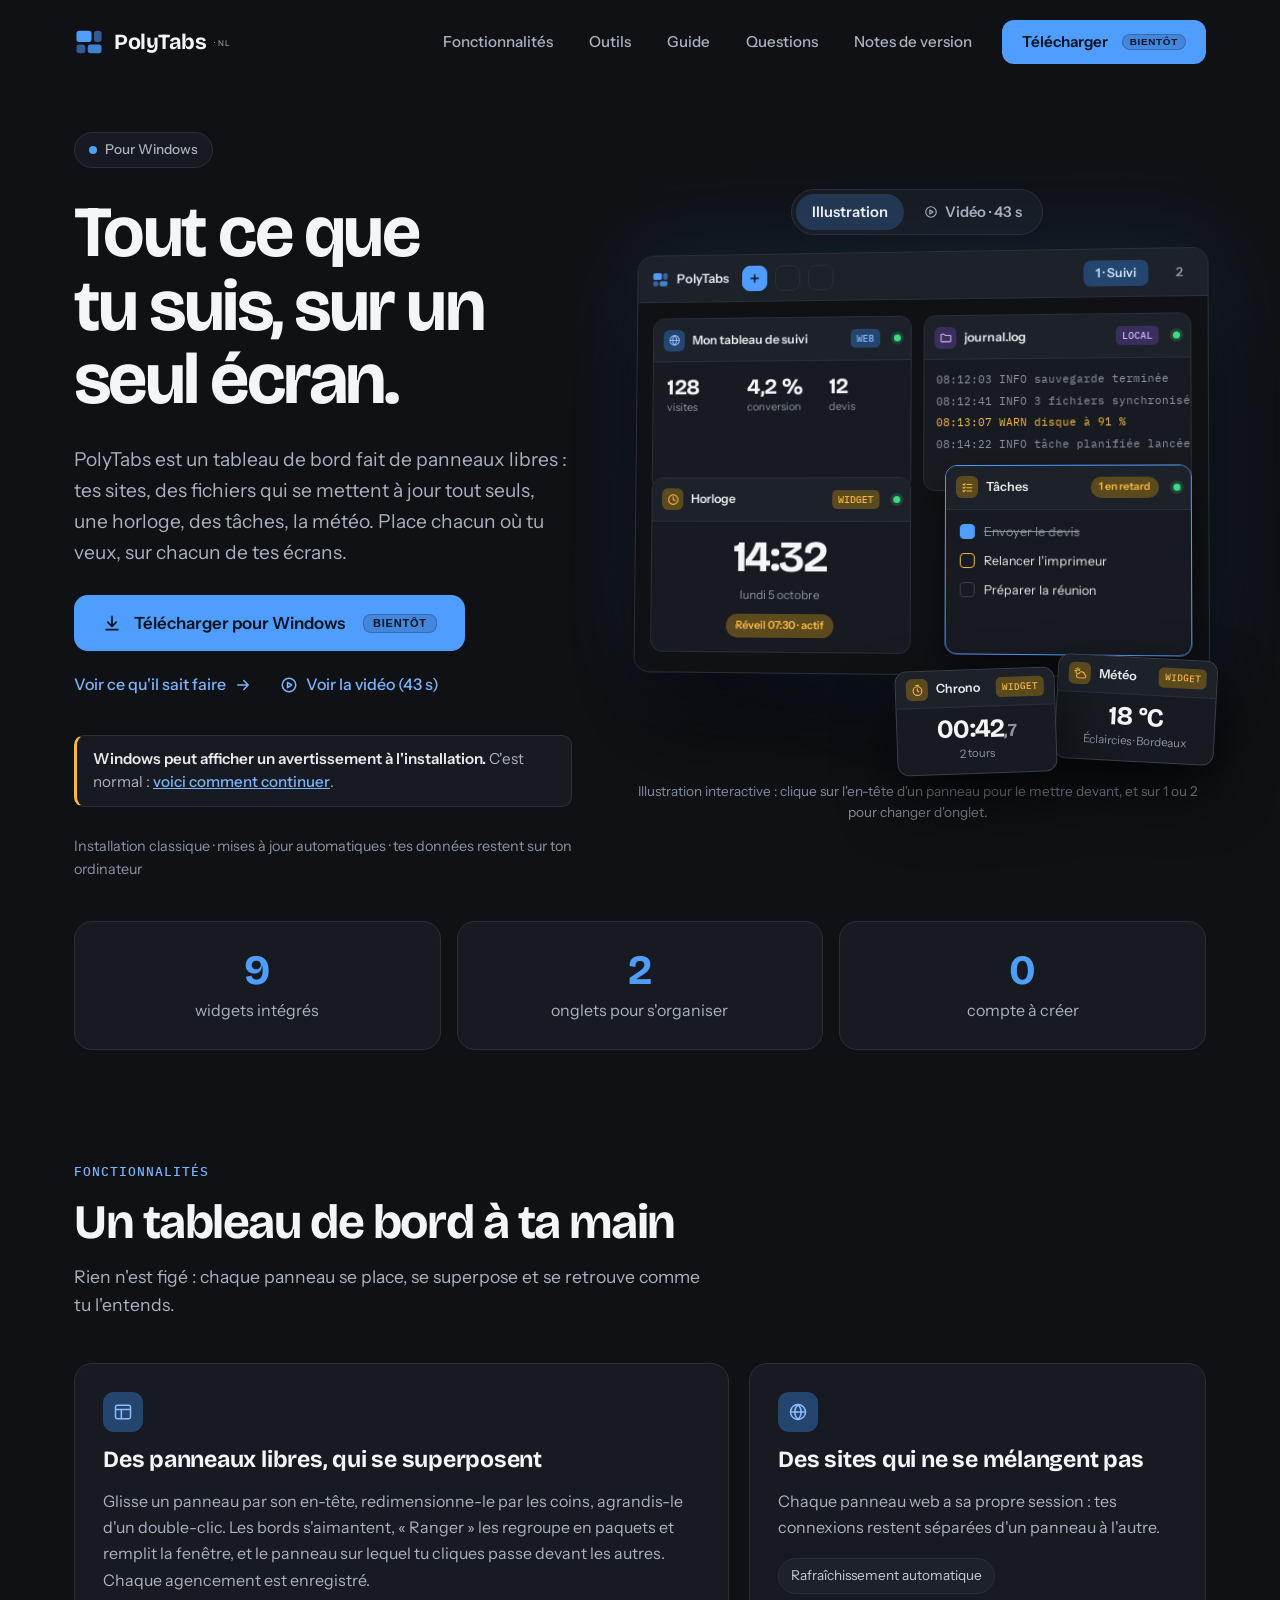
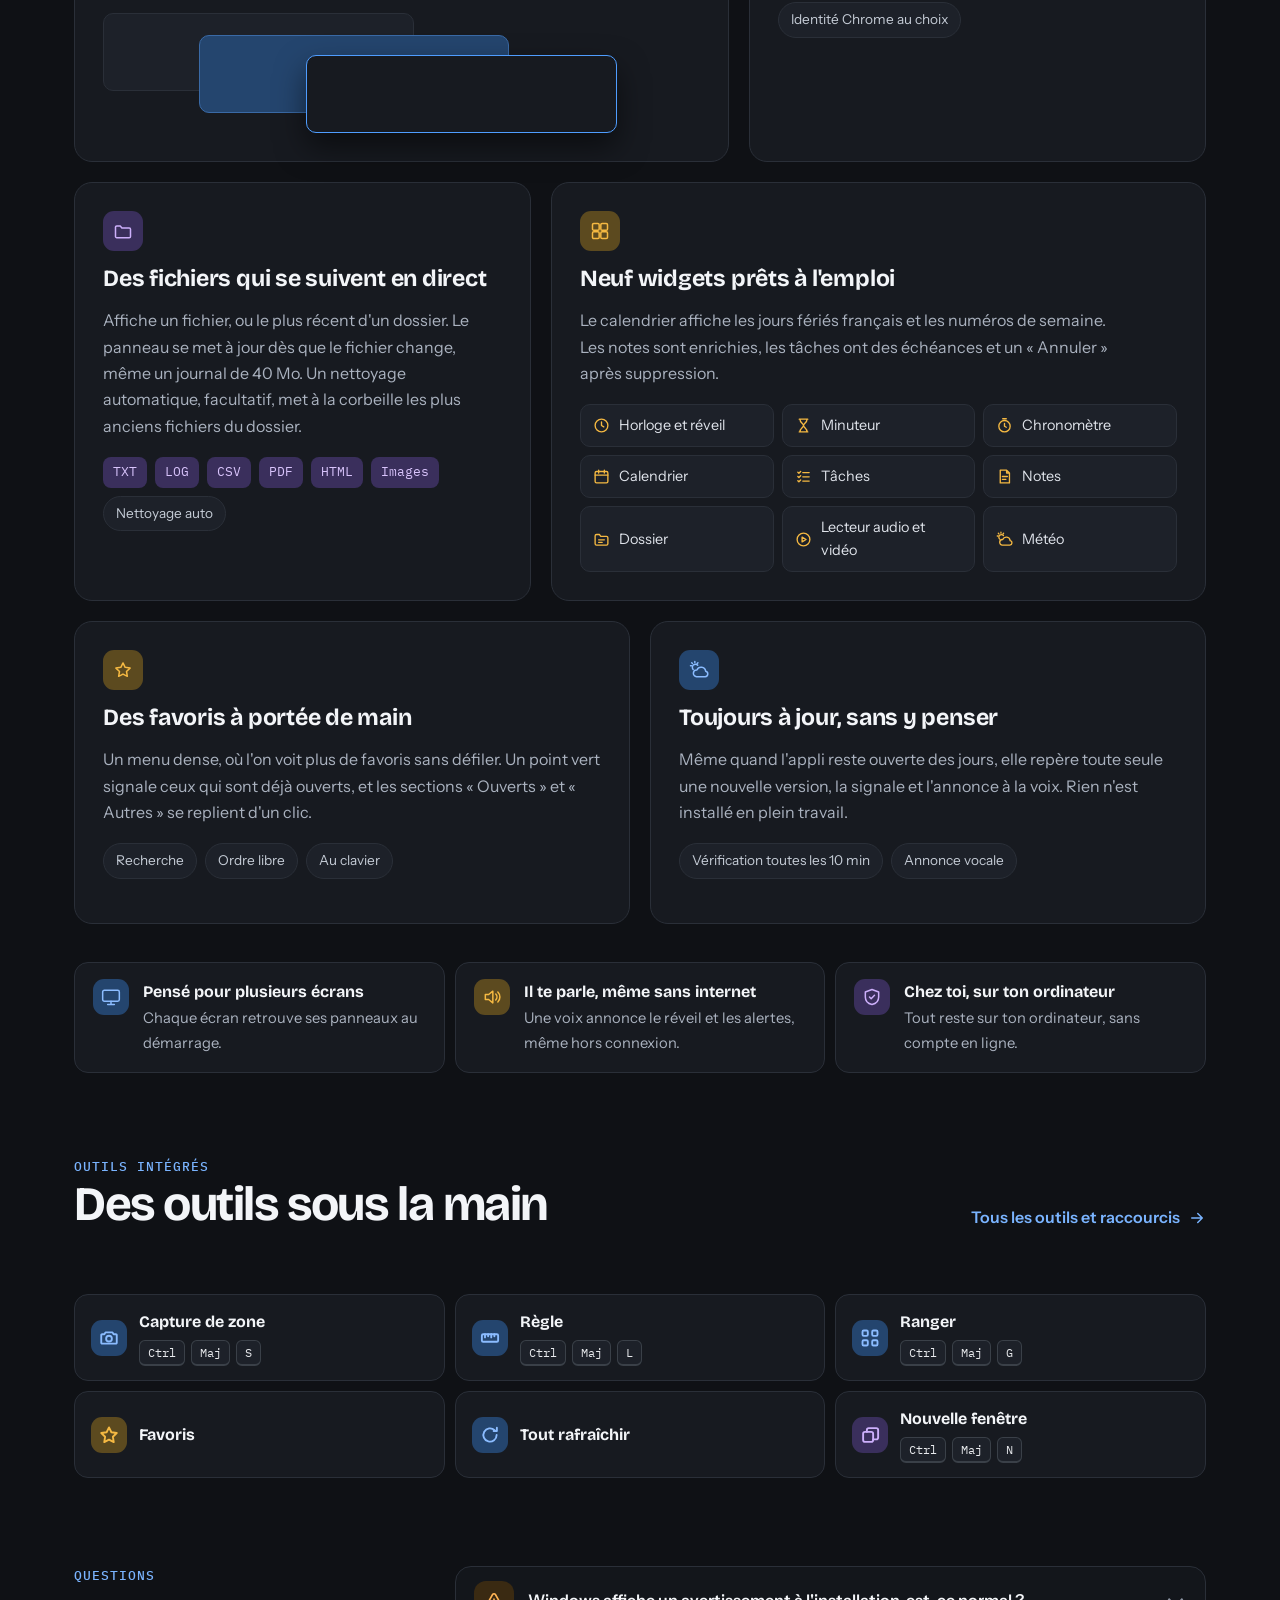
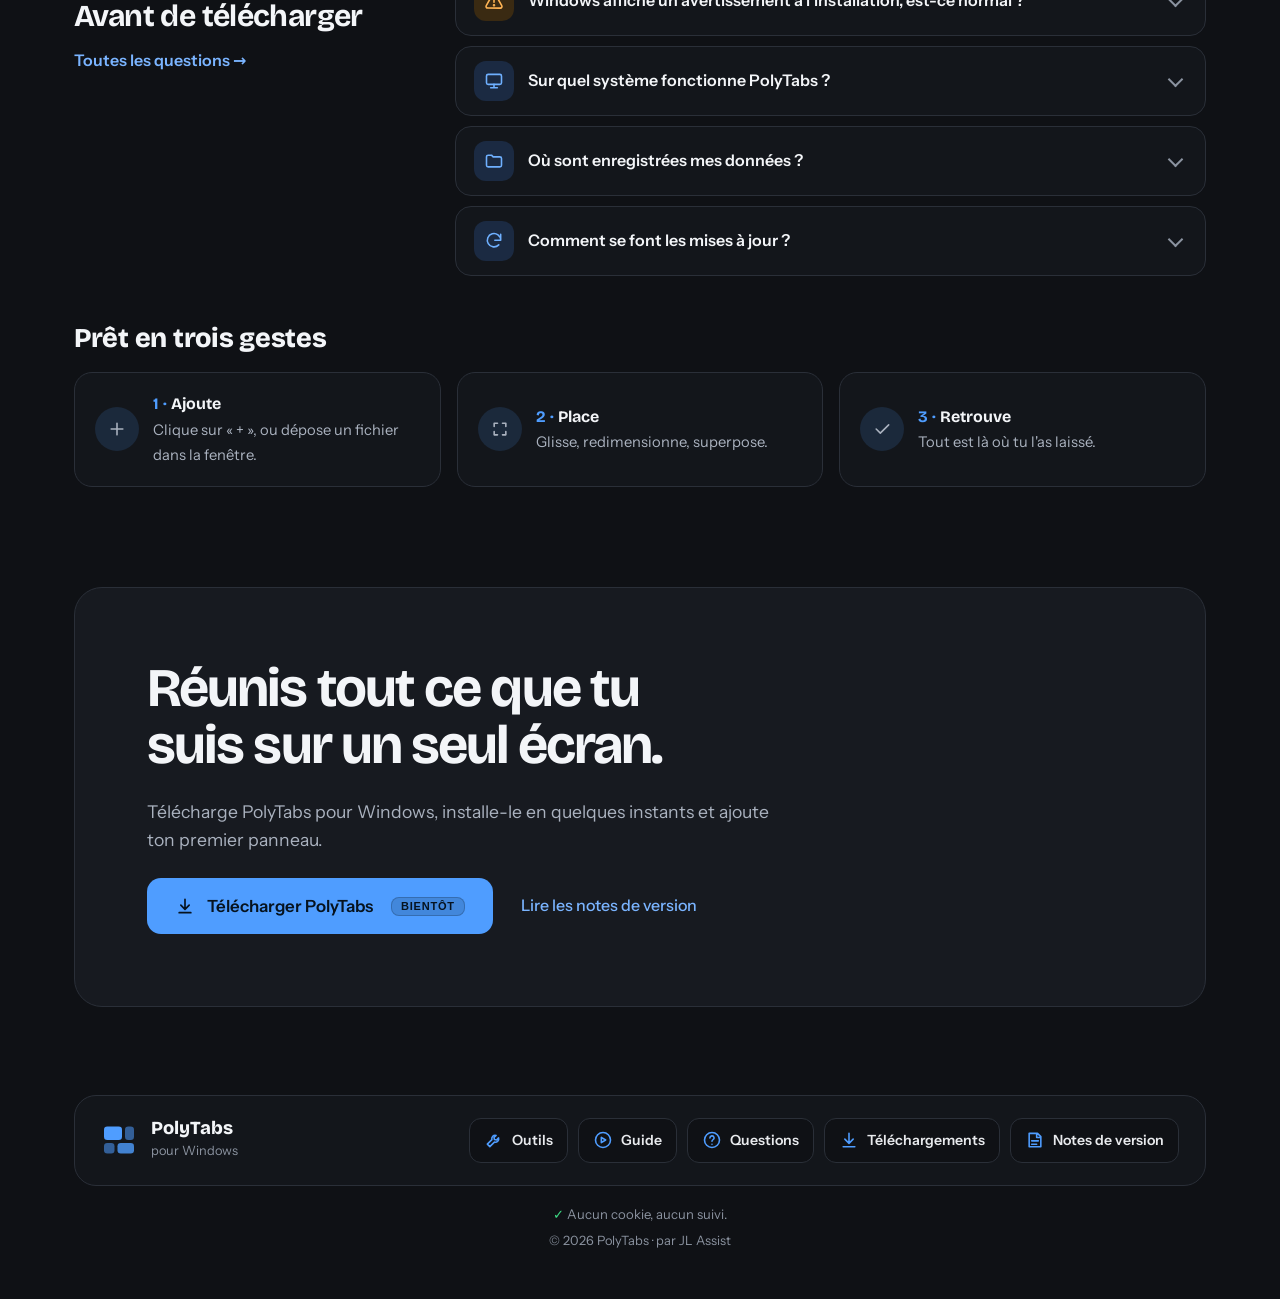
==== commit adc1093e: "Pastille « Bientôt » intégrée au bouton Télécharger Co-Authored-By: Claude Sonnet 5.5 <noreply@anthr" ====
--- a/index.html
+++ b/index.html
@@ -28,7 +28,7 @@
 <link rel="manifest" href="manifest.webmanifest">
 <link rel="preload" href="fonts/bricolage-grotesque-opsz.woff2" as="font" type="font/woff2" crossorigin>
 <link rel="preload" href="fonts/instrument-sans-400.woff2" as="font" type="font/woff2" crossorigin>
-<link rel="stylesheet" href="assets/site.css?v=6399d976">
+<link rel="stylesheet" href="assets/site.css?v=061e47e9">
 <script type="application/ld+json">{"@context":"https://schema.org","@type":"SoftwareApplication","name":"PolyTabs","operatingSystem":"Windows","applicationCategory":"ProductivityApplication","description":"Tableau de bord fait de panneaux libres : sites web, fichiers suivis en direct, horloge, tâches, notes, météo.","author":{"@type":"Organization","name":"JL Assist"},"inLanguage":"fr"}</script>
 <script src="assets/site.js?v=7e28b09c" defer></script>
 <script src="assets/menu.js?v=b81032c8" defer></script>
--- a/assets/site.css
+++ b/assets/site.css
@@ -886,7 +886,8 @@
 @media (forced-colors: active) { .gd-it[aria-current="true"] { border-color: Highlight; } .gd-player, .gd-vwrap { border: 1px solid CanvasText; } }
 @media print { .gd-bar, .gd-scrim, .gd-vwrap { display: none; } }
 
-/* Téléchargements verrouillés (interrupteur DL_OUVERT dans menu.js) : les boutons restent visibles avec une pastille « Bientôt ». */
-.dl-soon a[data-download], .dl-soon .np-cta { position: relative; }
-.dl-soon a[data-download]::after, .dl-soon .np-cta::after { content: "Bientôt"; position: absolute; top: -9px; right: -8px; padding: 3px 8px; border-radius: 99px; background: #f5b942; color: #1a1305; font: 700 .66rem/1 var(--sans, sans-serif); letter-spacing: .04em; text-transform: uppercase; pointer-events: none; }
-.dl-soon .ver-dl::after { content: "Bientôt"; margin-left: 8px; padding: 3px 8px; border-radius: 99px; background: #f5b942; color: #1a1305; font: 700 .66rem/1 var(--sans, sans-serif); letter-spacing: .04em; text-transform: uppercase; }
+/* Téléchargements verrouillés (interrupteur DL_OUVERT dans menu.js) : le bouton reste visible, avec « Bientôt » à l'intérieur. */
+.dl-soon a[data-download]::after, .dl-soon .np-cta::after { content: "Bientôt"; margin-left: 6px; padding: 4px 10px; border-radius: 8px; background: rgba(6, 19, 31, .16); box-shadow: inset 0 0 0 1px rgba(6, 19, 31, .22); color: #06131f; font: 700 .69rem/1 var(--sans, sans-serif); letter-spacing: .07em; text-transform: uppercase; }
+.dl-soon a.btn--sm[data-download]::after { margin-left: 2px; padding: 3px 8px; font-size: .62rem; }
+@media (max-width: 520px) { .dl-soon a.btn--sm[data-download]::after { display: none; } }   /* téléphone : la place manque dans la barre, la pastille reste sur le bouton de l'accueil et dans le menu */
+.dl-soon .ver-dl::after { content: "Bientôt"; margin-left: 8px; padding: 3px 8px; border-radius: 8px; background: color-mix(in srgb, currentColor 14%, transparent); box-shadow: inset 0 0 0 1px color-mix(in srgb, currentColor 35%, transparent); font: 700 .66rem/1 var(--sans, sans-serif); letter-spacing: .07em; text-transform: uppercase; }
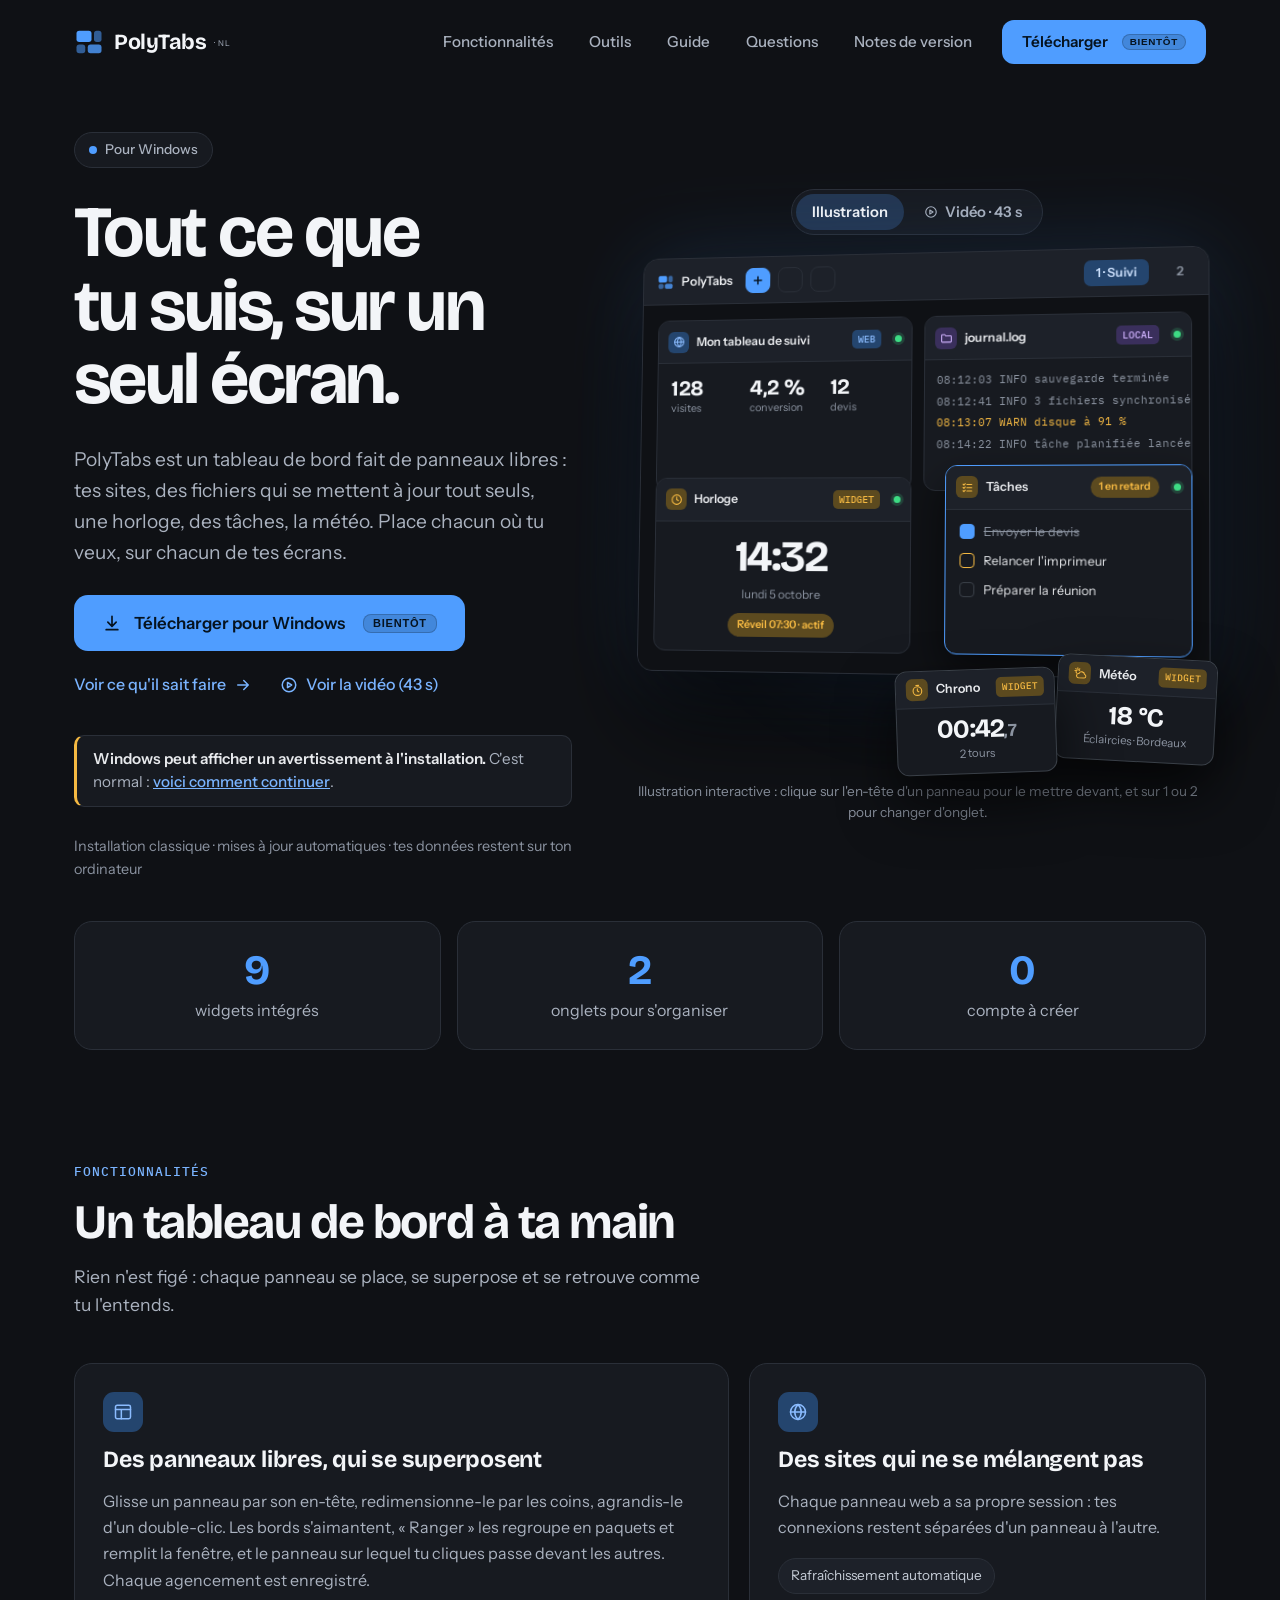
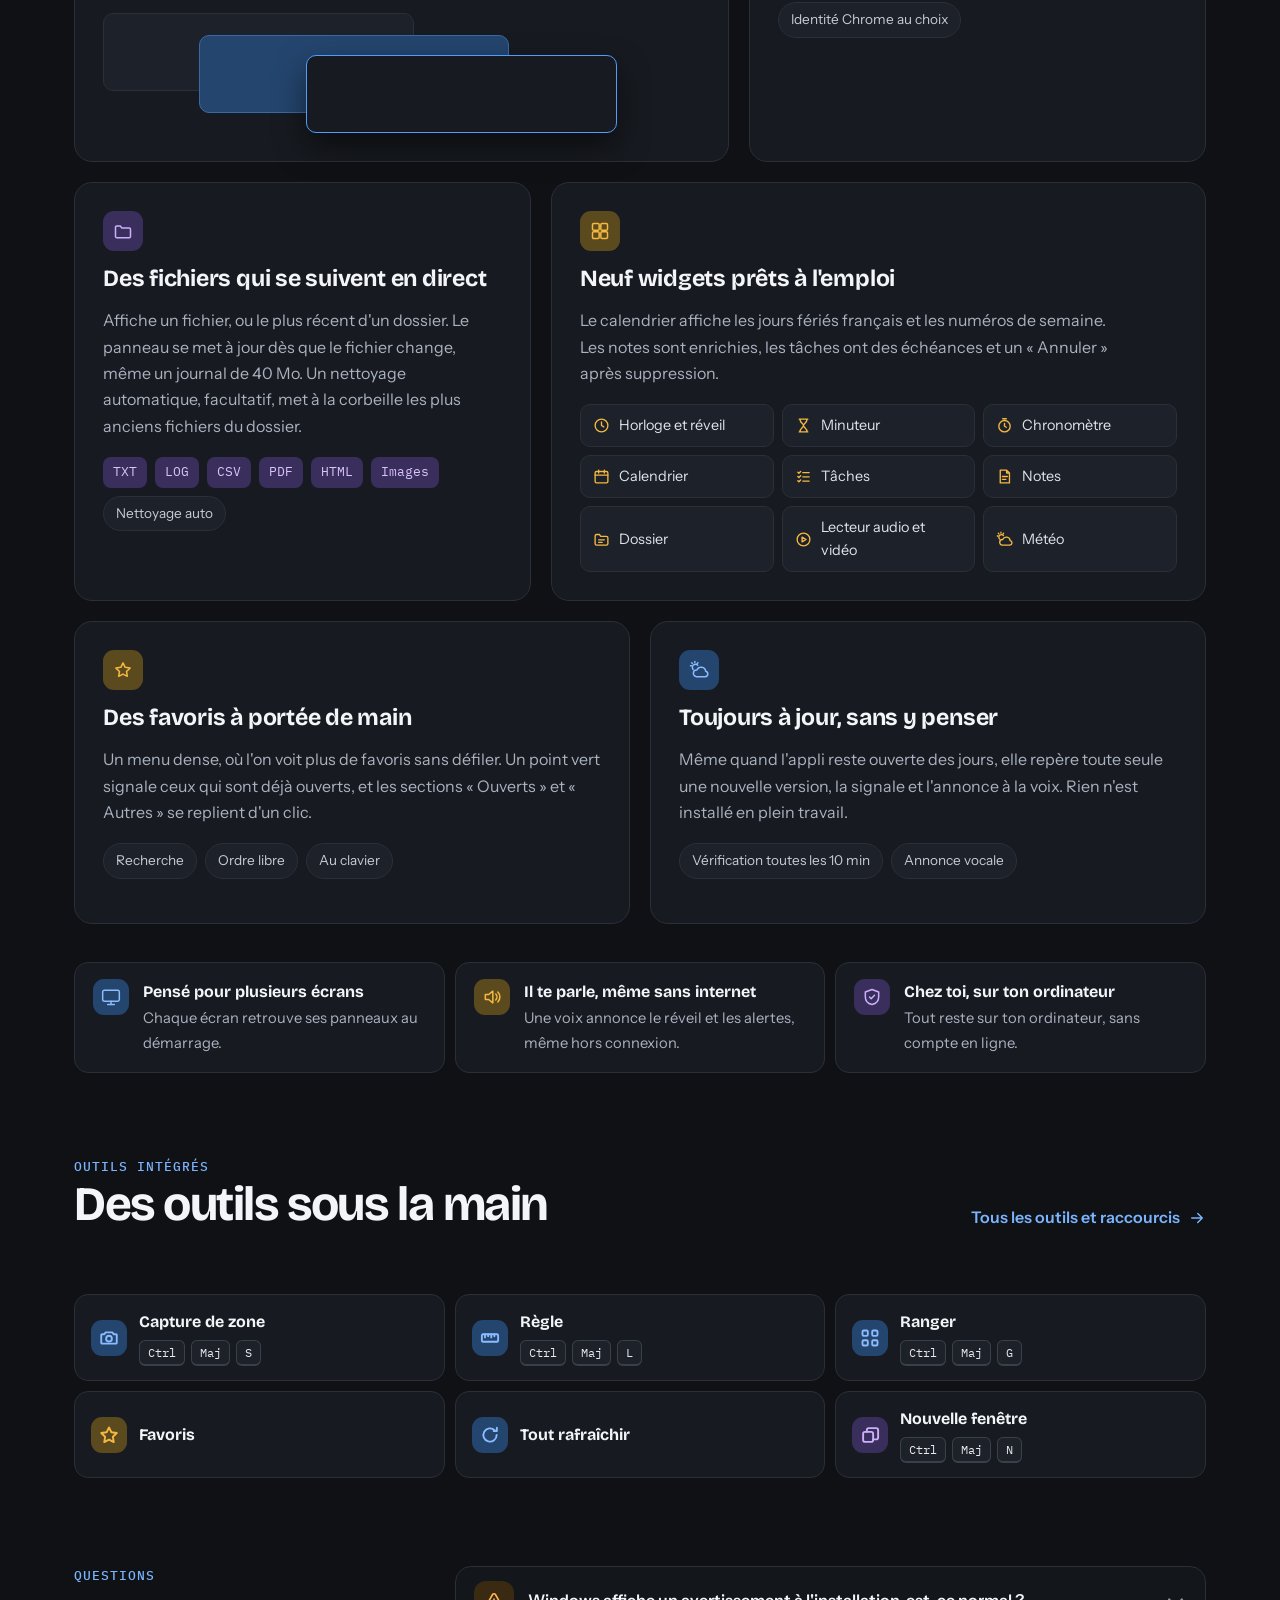
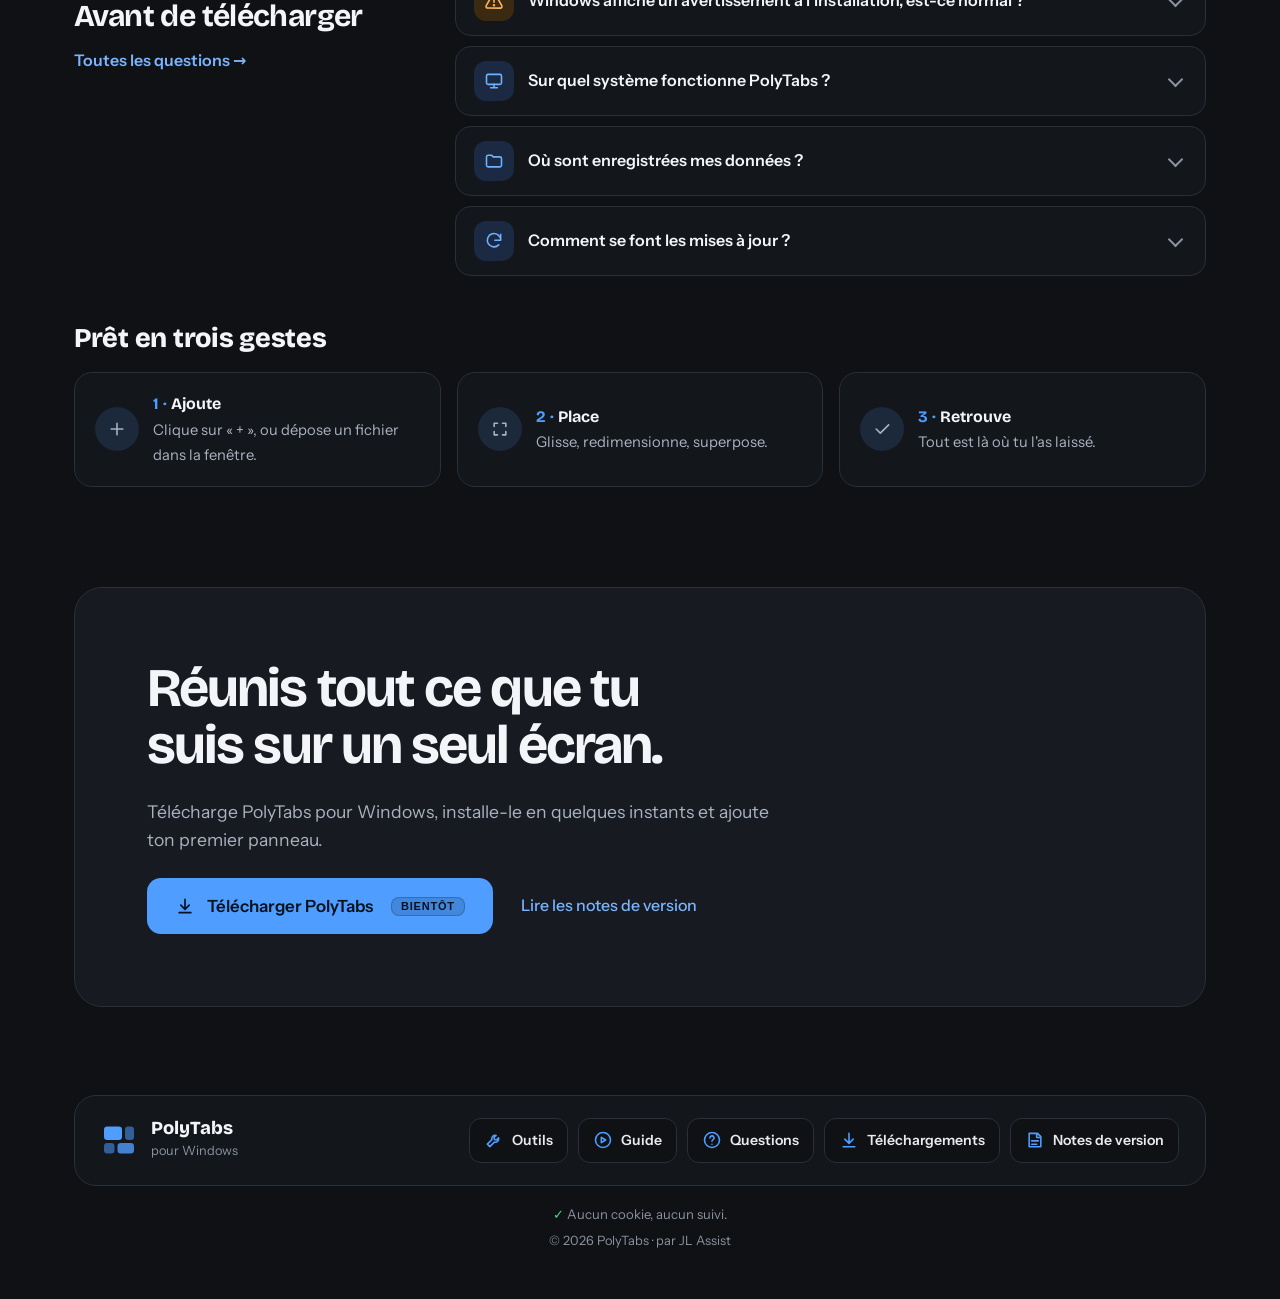
==== commit 0f2a1a24: "Mobile : « Bientôt » devient une horloge sur les gros boutons (libellé sur une ligne) Co-Authored-By" ====
--- a/index.html
+++ b/index.html
@@ -28,7 +28,7 @@
 <link rel="manifest" href="manifest.webmanifest">
 <link rel="preload" href="fonts/bricolage-grotesque-opsz.woff2" as="font" type="font/woff2" crossorigin>
 <link rel="preload" href="fonts/instrument-sans-400.woff2" as="font" type="font/woff2" crossorigin>
-<link rel="stylesheet" href="assets/site.css?v=061e47e9">
+<link rel="stylesheet" href="assets/site.css?v=918ecf33">
 <script type="application/ld+json">{"@context":"https://schema.org","@type":"SoftwareApplication","name":"PolyTabs","operatingSystem":"Windows","applicationCategory":"ProductivityApplication","description":"Tableau de bord fait de panneaux libres : sites web, fichiers suivis en direct, horloge, tâches, notes, météo.","author":{"@type":"Organization","name":"JL Assist"},"inLanguage":"fr"}</script>
 <script src="assets/site.js?v=7e28b09c" defer></script>
 <script src="assets/menu.js?v=b81032c8" defer></script>
--- a/assets/site.css
+++ b/assets/site.css
@@ -890,4 +890,10 @@
 .dl-soon a[data-download]::after, .dl-soon .np-cta::after { content: "Bientôt"; margin-left: 6px; padding: 4px 10px; border-radius: 8px; background: rgba(6, 19, 31, .16); box-shadow: inset 0 0 0 1px rgba(6, 19, 31, .22); color: #06131f; font: 700 .69rem/1 var(--sans, sans-serif); letter-spacing: .07em; text-transform: uppercase; }
 .dl-soon a.btn--sm[data-download]::after { margin-left: 2px; padding: 3px 8px; font-size: .62rem; }
 @media (max-width: 520px) { .dl-soon a.btn--sm[data-download]::after { display: none; } }   /* téléphone : la place manque dans la barre, la pastille reste sur le bouton de l'accueil et dans le menu */
+/* Téléphone : sur les gros boutons, « Bientôt » devient une petite horloge ronde pour que le libellé tienne sur une ligne. */
+@media (max-width: 520px) {
+  .dl-soon a.btn--lg[data-download] { padding: 0 18px; gap: 10px; font-size: .95rem; white-space: nowrap; }
+  .dl-soon a.btn--lg[data-download]::after { content: ""; content: "" / "Bientôt"; width: 24px; height: 24px; margin-left: 0; padding: 0; border-radius: 50%; background: no-repeat center / 14px url("data:image/svg+xml,%3Csvg xmlns='http://www.w3.org/2000/svg' viewBox='0 0 24 24' fill='none' stroke='%2306131f' stroke-width='2.4' stroke-linecap='round' stroke-linejoin='round'%3E%3Ccircle cx='12' cy='12' r='9'/%3E%3Cpath d='M12 7v5l3 2'/%3E%3C/svg%3E"), rgba(6, 19, 31, .16); box-shadow: inset 0 0 0 1px rgba(6, 19, 31, .22); }
+}
+@media (max-width: 340px) { .dl-soon a.btn--lg[data-download] { padding: 0 14px; gap: 8px; font-size: .9rem; } }
 .dl-soon .ver-dl::after { content: "Bientôt"; margin-left: 8px; padding: 3px 8px; border-radius: 8px; background: color-mix(in srgb, currentColor 14%, transparent); box-shadow: inset 0 0 0 1px color-mix(in srgb, currentColor 35%, transparent); font: 700 .66rem/1 var(--sans, sans-serif); letter-spacing: .07em; text-transform: uppercase; }
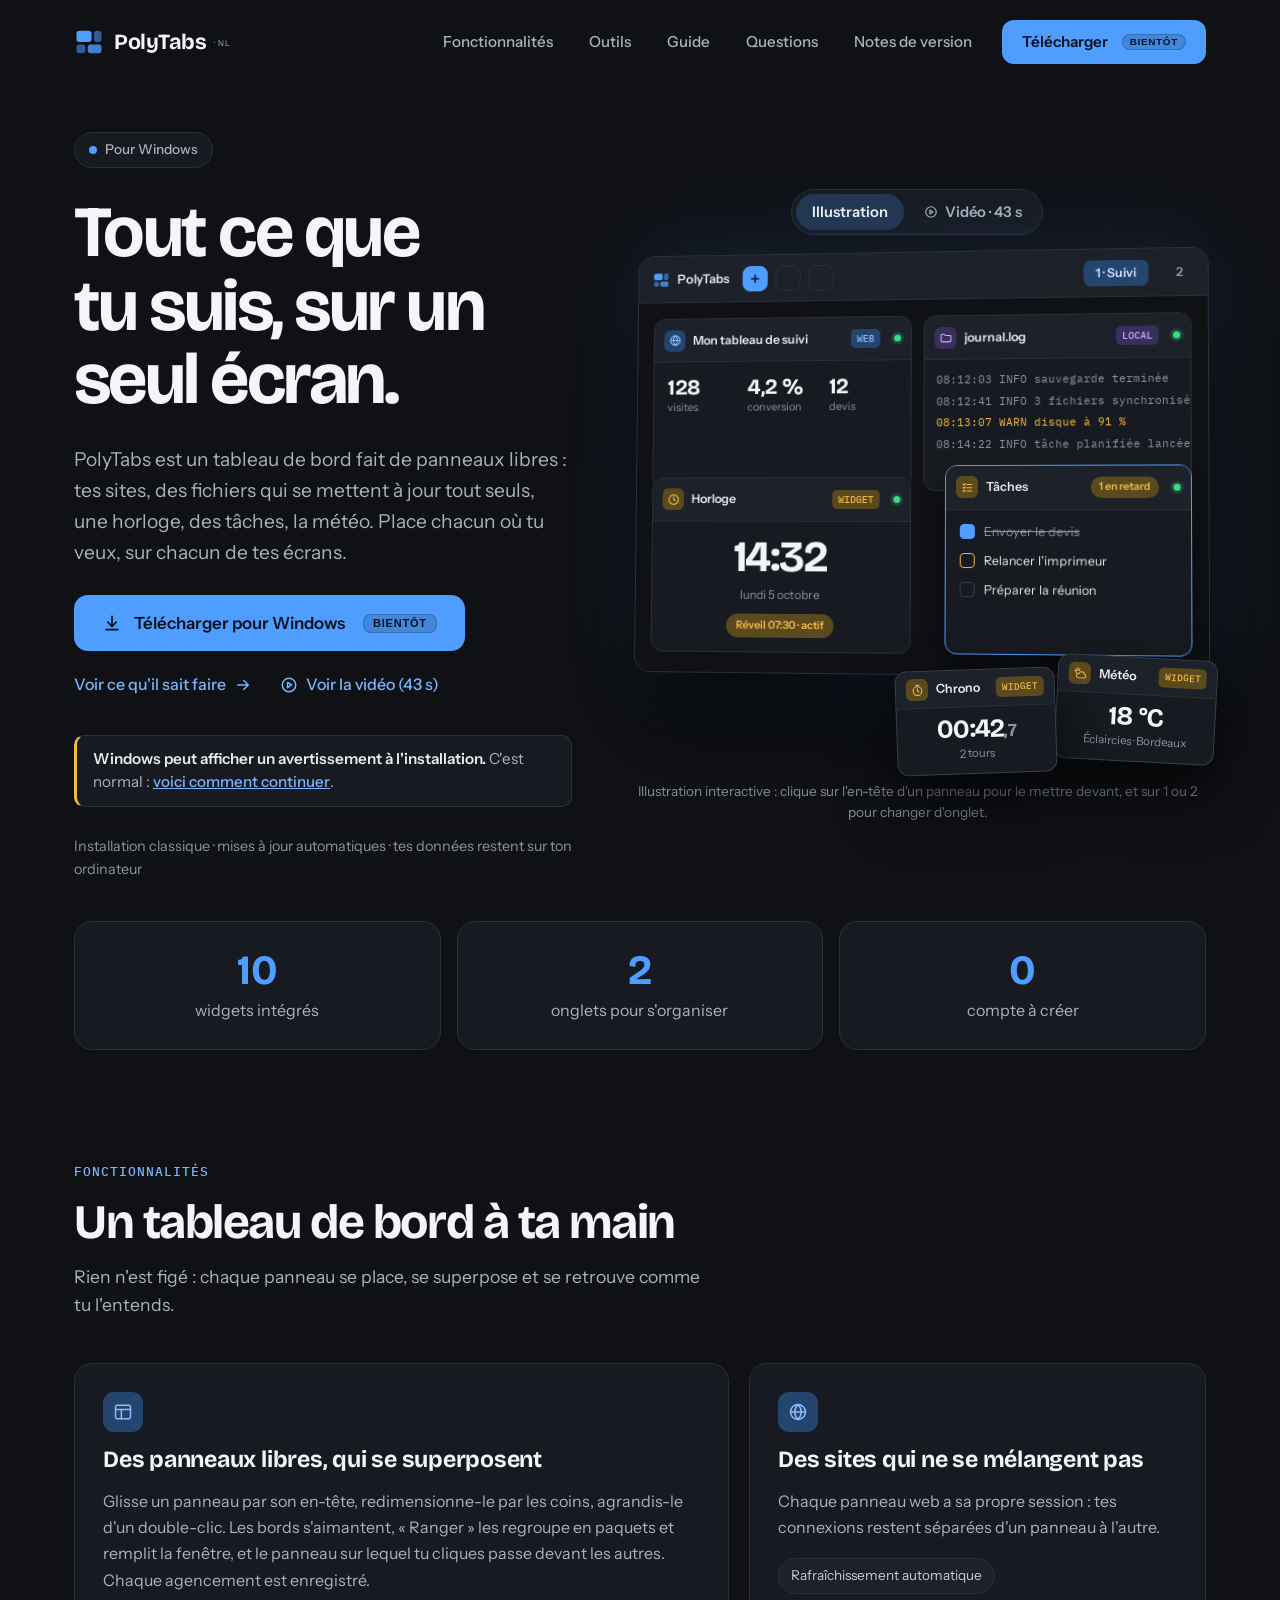
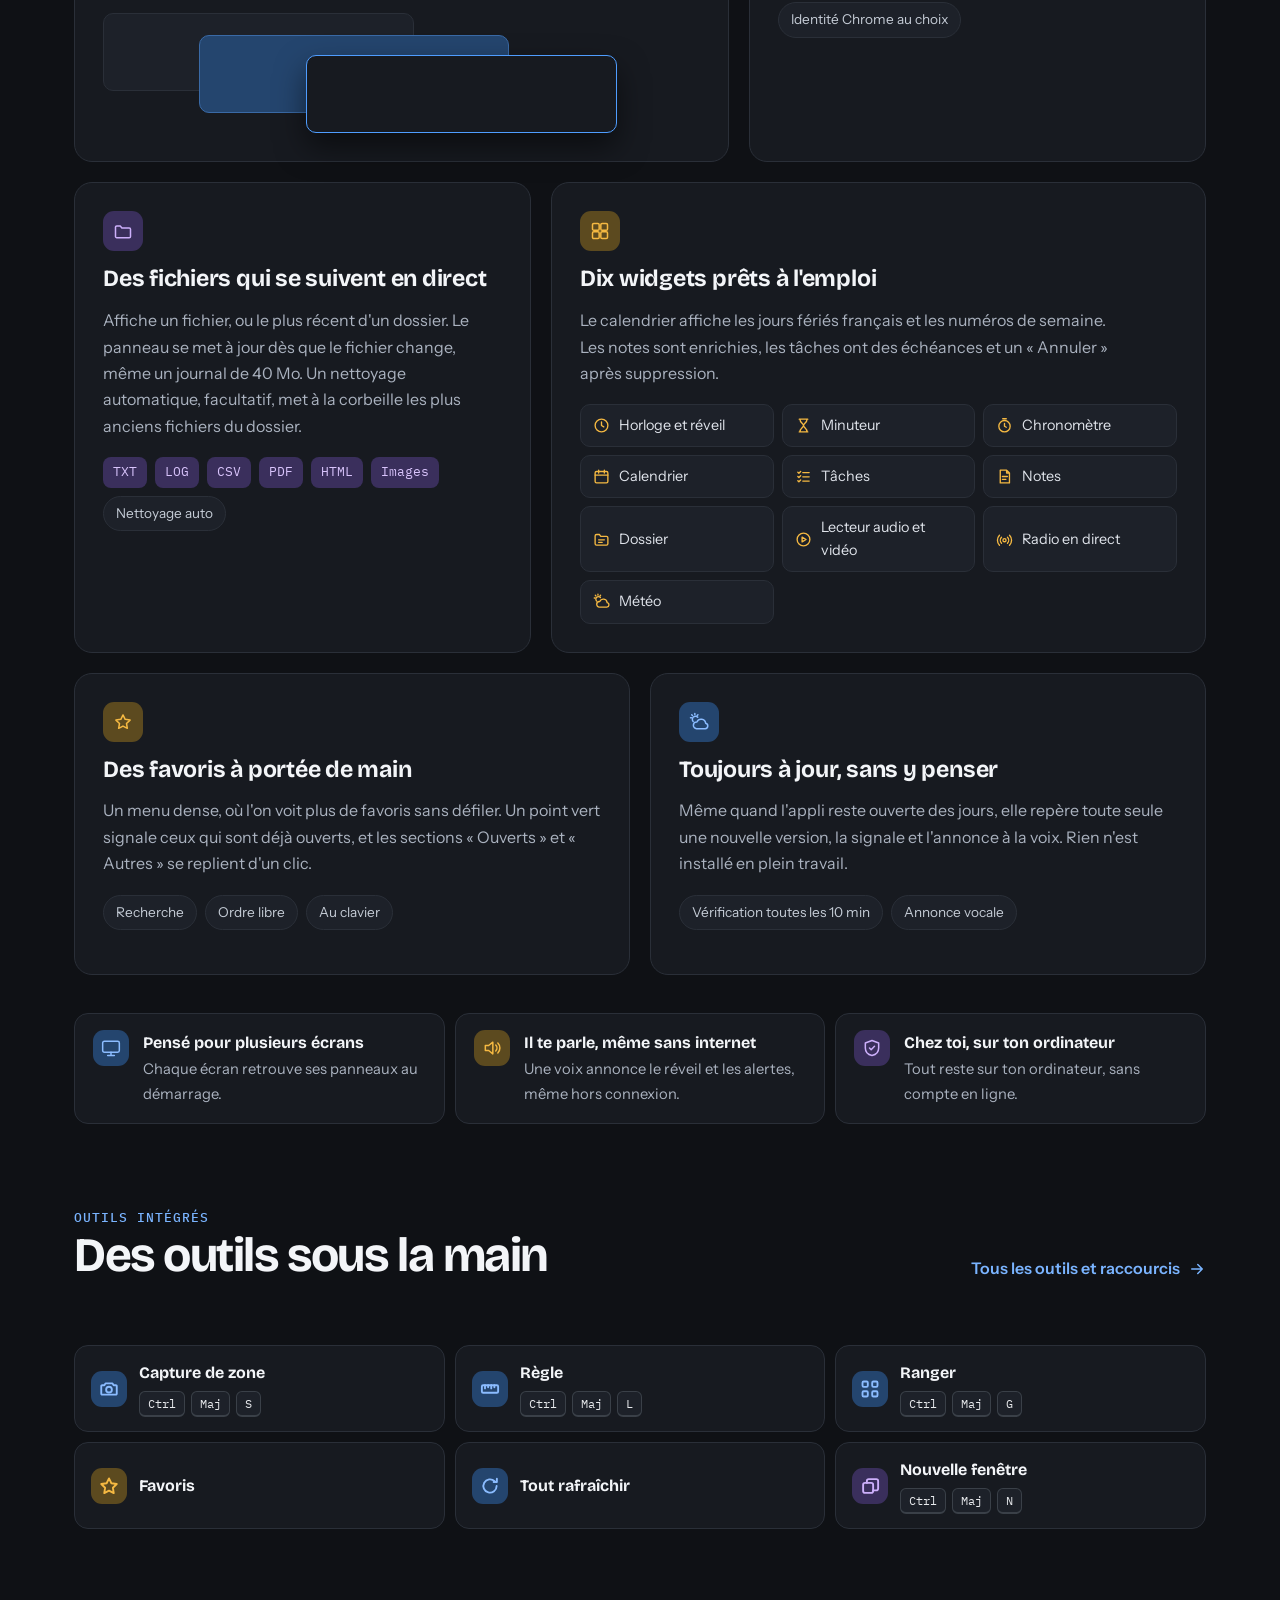
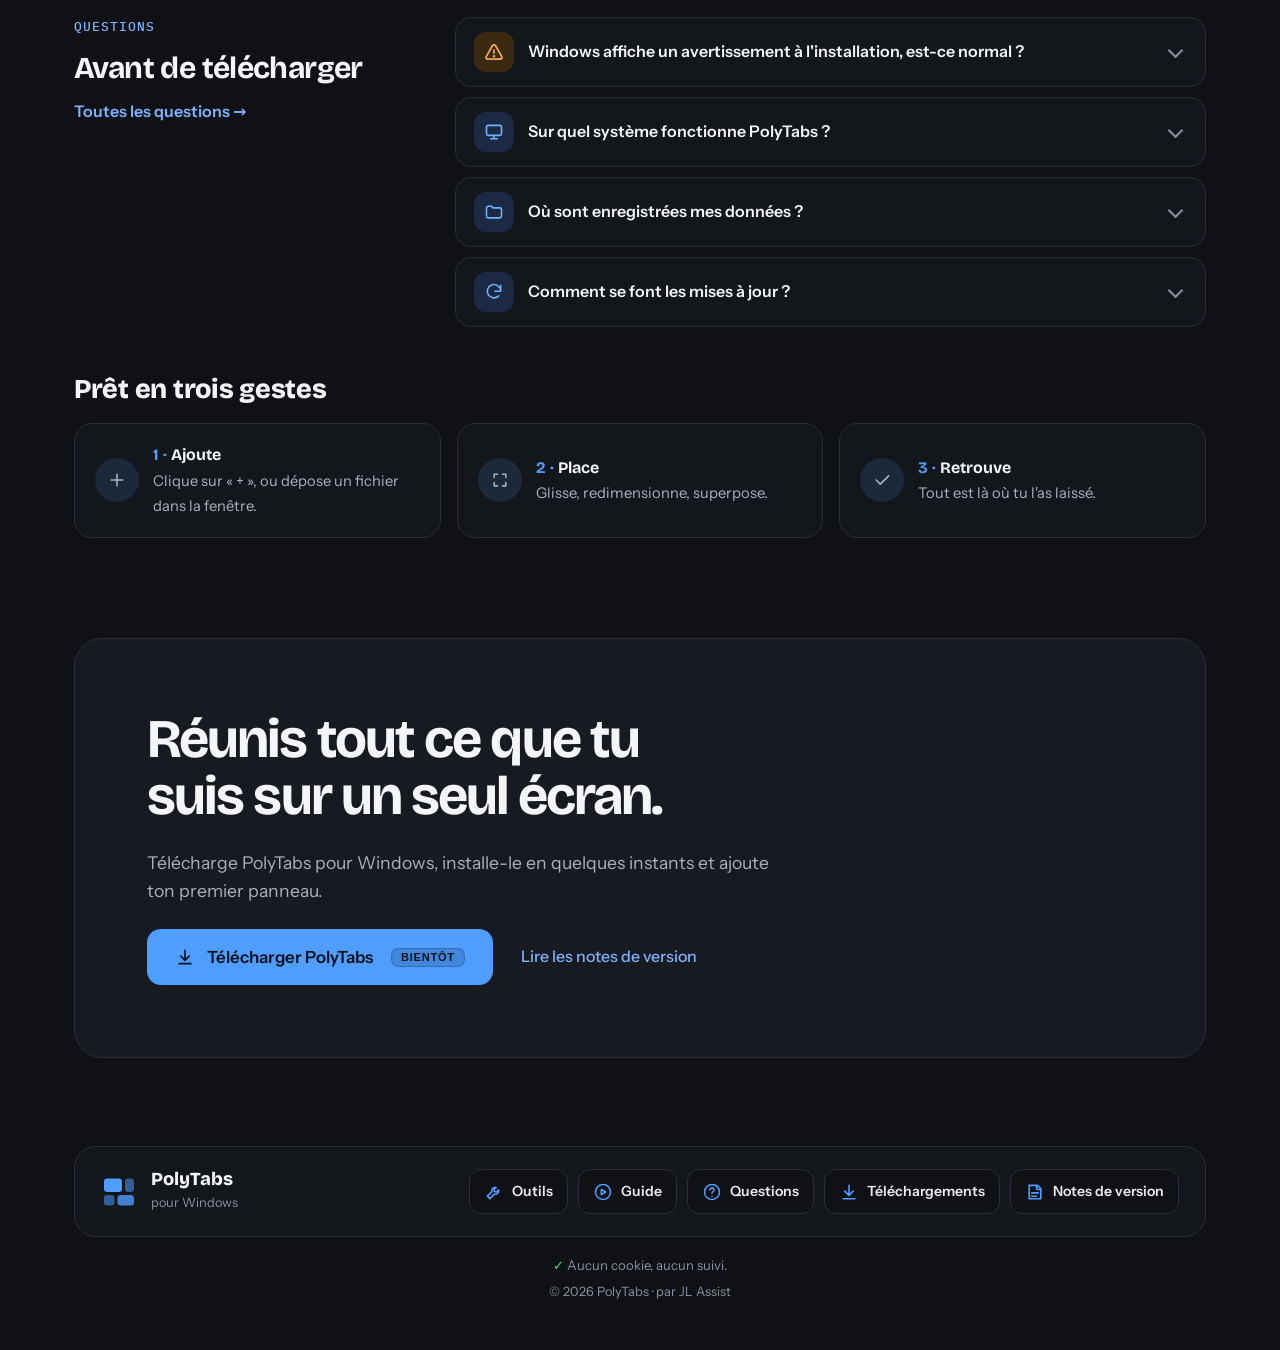
==== commit dd51aa8a: "Site : dix widgets (ajout de la Radio) Co-Authored-By: Claude Sonnet 5.5 <noreply@anthropic.com> Cla" ====
--- a/index.html
+++ b/index.html
@@ -23,7 +23,7 @@
 <meta name="twitter:card" content="summary_large_image">
 <link rel="icon" href="assets/favicon.svg?v=48beb7f9" type="image/svg+xml">
 <link rel="icon" href="assets/favicon-32.png?v=5173868e" sizes="32x32" type="image/png">
-<link rel="apple-touch-icon" sizes="180x180" href="assets/apple-touch-icon.png?v=2257fb08">
+<link rel="apple-touch-icon" sizes="180x180" href="assets/apple-touch-icon.png?v=8d6229af">
 <meta name="apple-mobile-web-app-title" content="PolyTabs">
 <link rel="manifest" href="manifest.webmanifest">
 <link rel="preload" href="fonts/bricolage-grotesque-opsz.woff2" as="font" type="font/woff2" crossorigin>
@@ -150,7 +150,7 @@
 
 <section class="wrap" aria-label="En bref">
 <div class="facts">
-<p><b>9</b><span>widgets intégrés</span></p>
+<p><b>10</b><span>widgets intégrés</span></p>
 <p><b>2</b><span>onglets pour s'organiser</span></p>
 <p><b>0</b><span>compte à créer</span></p>
 </div>
@@ -175,9 +175,9 @@
 <div class="card card--lg f2"><span class="ic ic--violet"><svg viewBox="0 0 24 24" width="20" height="20" fill="none" stroke="currentColor" stroke-width="1.8" stroke-linecap="round" stroke-linejoin="round" aria-hidden="true" focusable="false"><path d="M3 7.5A1.5 1.5 0 0 1 4.5 6h4.2l2 2.3h8.8A1.5 1.5 0 0 1 21 9.8v8.7a1.5 1.5 0 0 1-1.5 1.5h-15A1.5 1.5 0 0 1 3 18.5z"/></svg></span><h3>Des fichiers qui se suivent en direct</h3>
 <p>Affiche un fichier, ou le plus récent d'un dossier. Le panneau se met à jour dès que le fichier change, même un journal de 40 Mo. Un nettoyage automatique, facultatif, met à la corbeille les plus anciens fichiers du dossier.</p>
 <ul class="tags"><li class="tag tag--ext">TXT</li><li class="tag tag--ext">LOG</li><li class="tag tag--ext">CSV</li><li class="tag tag--ext">PDF</li><li class="tag tag--ext">HTML</li><li class="tag tag--ext">Images</li><li class="tag">Nettoyage auto</li></ul></div>
-<div class="card card--lg f3"><span class="ic ic--amber"><svg viewBox="0 0 24 24" width="20" height="20" fill="none" stroke="currentColor" stroke-width="1.8" stroke-linecap="round" stroke-linejoin="round" aria-hidden="true" focusable="false"><rect x="3" y="3" width="8" height="8" rx="1.5"/><rect x="13" y="3" width="8" height="8" rx="1.5"/><rect x="3" y="13" width="8" height="8" rx="1.5"/><rect x="13" y="13" width="8" height="8" rx="1.5"/></svg></span><h3>Neuf widgets prêts à l'emploi</h3>
+<div class="card card--lg f3"><span class="ic ic--amber"><svg viewBox="0 0 24 24" width="20" height="20" fill="none" stroke="currentColor" stroke-width="1.8" stroke-linecap="round" stroke-linejoin="round" aria-hidden="true" focusable="false"><rect x="3" y="3" width="8" height="8" rx="1.5"/><rect x="13" y="3" width="8" height="8" rx="1.5"/><rect x="3" y="13" width="8" height="8" rx="1.5"/><rect x="13" y="13" width="8" height="8" rx="1.5"/></svg></span><h3>Dix widgets prêts à l'emploi</h3>
 <p>Le calendrier affiche les jours fériés français et les numéros de semaine. Les notes sont enrichies, les tâches ont des échéances et un « Annuler » après suppression.</p>
-<ul class="wgts"><li><svg viewBox="0 0 24 24" width="17" height="17" fill="none" stroke="#f5b942" stroke-width="1.9" stroke-linecap="round" stroke-linejoin="round" aria-hidden="true" focusable="false"><circle cx="12" cy="12" r="9"/><path d="M12 7v5l3.2 2"/></svg>Horloge et réveil</li><li><svg viewBox="0 0 24 24" width="17" height="17" fill="none" stroke="#f5b942" stroke-width="1.9" stroke-linecap="round" stroke-linejoin="round" aria-hidden="true" focusable="false"><path d="M6 3h12M6 21h12M7 3c0 5 5 6 5 9s-5 4-5 9M17 3c0 5-5 6-5 9s5 4 5 9"/></svg>Minuteur</li><li><svg viewBox="0 0 24 24" width="17" height="17" fill="none" stroke="#f5b942" stroke-width="1.9" stroke-linecap="round" stroke-linejoin="round" aria-hidden="true" focusable="false"><circle cx="12" cy="13" r="8"/><path d="M12 9v4l2.5 1.5M9.5 2.5h5"/></svg>Chronomètre</li><li><svg viewBox="0 0 24 24" width="17" height="17" fill="none" stroke="#f5b942" stroke-width="1.9" stroke-linecap="round" stroke-linejoin="round" aria-hidden="true" focusable="false"><rect x="3" y="5" width="18" height="16" rx="2"/><path d="M3 10h18M8 3v4M16 3v4"/></svg>Calendrier</li><li><svg viewBox="0 0 24 24" width="17" height="17" fill="none" stroke="#f5b942" stroke-width="1.9" stroke-linecap="round" stroke-linejoin="round" aria-hidden="true" focusable="false"><path d="M4 6l1.5 1.5L8 5M4 12l1.5 1.5L8 11M4 18l1.5 1.5L8 17M11 6.5h9M11 12.5h9M11 18.5h9"/></svg>Tâches</li><li><svg viewBox="0 0 24 24" width="17" height="17" fill="none" stroke="#f5b942" stroke-width="1.9" stroke-linecap="round" stroke-linejoin="round" aria-hidden="true" focusable="false"><path d="M6 3h9l4 4v14H6zM15 3v4h4M9 12h7M9 16h5"/></svg>Notes</li><li><svg viewBox="0 0 24 24" width="17" height="17" fill="none" stroke="#f5b942" stroke-width="1.9" stroke-linecap="round" stroke-linejoin="round" aria-hidden="true" focusable="false"><path d="M3 7a2 2 0 0 1 2-2h4l2 2.5h8a2 2 0 0 1 2 2V18a2 2 0 0 1-2 2H5a2 2 0 0 1-2-2z"/><path d="M8 12.5h8M8 16h5"/></svg>Dossier</li><li><svg viewBox="0 0 24 24" width="17" height="17" fill="none" stroke="#f5b942" stroke-width="1.9" stroke-linecap="round" stroke-linejoin="round" aria-hidden="true" focusable="false"><circle cx="12" cy="12" r="9"/><path d="M10 8.6v6.8l5.6-3.4z"/></svg>Lecteur audio et vidéo</li><li><svg viewBox="0 0 24 24" width="17" height="17" fill="none" stroke="#f5b942" stroke-width="1.9" stroke-linecap="round" stroke-linejoin="round" aria-hidden="true" focusable="false"><path d="M10.5 6.3A3.6 3.6 0 1 0 5 11.3"/><path d="M7 1.8v1.2M1.8 7H3M3.3 3.3l.8.8M10.7 3.3l-.8.8"/><path d="M9 20a4 4 0 0 1 .5-8 5.5 5.5 0 0 1 10.5 1.5A3.3 3.3 0 0 1 19.5 20z"/></svg>Météo</li></ul></div>
+<ul class="wgts"><li><svg viewBox="0 0 24 24" width="17" height="17" fill="none" stroke="#f5b942" stroke-width="1.9" stroke-linecap="round" stroke-linejoin="round" aria-hidden="true" focusable="false"><circle cx="12" cy="12" r="9"/><path d="M12 7v5l3.2 2"/></svg>Horloge et réveil</li><li><svg viewBox="0 0 24 24" width="17" height="17" fill="none" stroke="#f5b942" stroke-width="1.9" stroke-linecap="round" stroke-linejoin="round" aria-hidden="true" focusable="false"><path d="M6 3h12M6 21h12M7 3c0 5 5 6 5 9s-5 4-5 9M17 3c0 5-5 6-5 9s5 4 5 9"/></svg>Minuteur</li><li><svg viewBox="0 0 24 24" width="17" height="17" fill="none" stroke="#f5b942" stroke-width="1.9" stroke-linecap="round" stroke-linejoin="round" aria-hidden="true" focusable="false"><circle cx="12" cy="13" r="8"/><path d="M12 9v4l2.5 1.5M9.5 2.5h5"/></svg>Chronomètre</li><li><svg viewBox="0 0 24 24" width="17" height="17" fill="none" stroke="#f5b942" stroke-width="1.9" stroke-linecap="round" stroke-linejoin="round" aria-hidden="true" focusable="false"><rect x="3" y="5" width="18" height="16" rx="2"/><path d="M3 10h18M8 3v4M16 3v4"/></svg>Calendrier</li><li><svg viewBox="0 0 24 24" width="17" height="17" fill="none" stroke="#f5b942" stroke-width="1.9" stroke-linecap="round" stroke-linejoin="round" aria-hidden="true" focusable="false"><path d="M4 6l1.5 1.5L8 5M4 12l1.5 1.5L8 11M4 18l1.5 1.5L8 17M11 6.5h9M11 12.5h9M11 18.5h9"/></svg>Tâches</li><li><svg viewBox="0 0 24 24" width="17" height="17" fill="none" stroke="#f5b942" stroke-width="1.9" stroke-linecap="round" stroke-linejoin="round" aria-hidden="true" focusable="false"><path d="M6 3h9l4 4v14H6zM15 3v4h4M9 12h7M9 16h5"/></svg>Notes</li><li><svg viewBox="0 0 24 24" width="17" height="17" fill="none" stroke="#f5b942" stroke-width="1.9" stroke-linecap="round" stroke-linejoin="round" aria-hidden="true" focusable="false"><path d="M3 7a2 2 0 0 1 2-2h4l2 2.5h8a2 2 0 0 1 2 2V18a2 2 0 0 1-2 2H5a2 2 0 0 1-2-2z"/><path d="M8 12.5h8M8 16h5"/></svg>Dossier</li><li><svg viewBox="0 0 24 24" width="17" height="17" fill="none" stroke="#f5b942" stroke-width="1.9" stroke-linecap="round" stroke-linejoin="round" aria-hidden="true" focusable="false"><circle cx="12" cy="12" r="9"/><path d="M10 8.6v6.8l5.6-3.4z"/></svg>Lecteur audio et vidéo</li><li><svg viewBox="0 0 24 24" width="17" height="17" fill="none" stroke="#f5b942" stroke-width="1.9" stroke-linecap="round" stroke-linejoin="round" aria-hidden="true" focusable="false"><circle cx="12" cy="13" r="2.2"/><path d="M7.8 17.2a6 6 0 0 1 0-8.4M16.2 8.8a6 6 0 0 1 0 8.4M4.9 20a10 10 0 0 1 0-14M19.1 6a10 10 0 0 1 0 14"/></svg>Radio en direct</li><li><svg viewBox="0 0 24 24" width="17" height="17" fill="none" stroke="#f5b942" stroke-width="1.9" stroke-linecap="round" stroke-linejoin="round" aria-hidden="true" focusable="false"><path d="M10.5 6.3A3.6 3.6 0 1 0 5 11.3"/><path d="M7 1.8v1.2M1.8 7H3M3.3 3.3l.8.8M10.7 3.3l-.8.8"/><path d="M9 20a4 4 0 0 1 .5-8 5.5 5.5 0 0 1 10.5 1.5A3.3 3.3 0 0 1 19.5 20z"/></svg>Météo</li></ul></div>
 </div>
 <div class="row">
 <div class="card card--lg f2"><span class="ic ic--amber"><svg viewBox="0 0 24 24" width="20" height="20" fill="none" stroke="currentColor" stroke-width="1.8" stroke-linecap="round" stroke-linejoin="round" aria-hidden="true" focusable="false"><path d="M12 3.5l2.6 5.3 5.9.9-4.3 4.1 1 5.8L12 16.9l-5.2 2.7 1-5.8L3.5 9.7l5.9-.9z"/></svg></span><h3>Des favoris à portée de main</h3>
@@ -218,8 +218,8 @@
 <p class="tp-hint">Touche un outil pour le découvrir</p>
 </div>
 <div id="osp-1" role="tabpanel" aria-labelledby="os-1" hidden>
-<p class="wintro">Neuf widgets prêts à l'emploi, à placer comme n'importe quel panneau.</p>
-<ul class="wgrid"><li><svg viewBox="0 0 24 24" width="17" height="17" fill="none" stroke="#f5b942" stroke-width="1.9" stroke-linecap="round" stroke-linejoin="round" aria-hidden="true" focusable="false"><circle cx="12" cy="12" r="9"/><path d="M12 7v5l3.2 2"/></svg>Horloge et réveil</li><li><svg viewBox="0 0 24 24" width="17" height="17" fill="none" stroke="#f5b942" stroke-width="1.9" stroke-linecap="round" stroke-linejoin="round" aria-hidden="true" focusable="false"><path d="M6 3h12M6 21h12M7 3c0 5 5 6 5 9s-5 4-5 9M17 3c0 5-5 6-5 9s5 4 5 9"/></svg>Minuteur</li><li><svg viewBox="0 0 24 24" width="17" height="17" fill="none" stroke="#f5b942" stroke-width="1.9" stroke-linecap="round" stroke-linejoin="round" aria-hidden="true" focusable="false"><circle cx="12" cy="13" r="8"/><path d="M12 9v4l2.5 1.5M9.5 2.5h5"/></svg>Chronomètre</li><li><svg viewBox="0 0 24 24" width="17" height="17" fill="none" stroke="#f5b942" stroke-width="1.9" stroke-linecap="round" stroke-linejoin="round" aria-hidden="true" focusable="false"><rect x="3" y="5" width="18" height="16" rx="2"/><path d="M3 10h18M8 3v4M16 3v4"/></svg>Calendrier</li><li><svg viewBox="0 0 24 24" width="17" height="17" fill="none" stroke="#f5b942" stroke-width="1.9" stroke-linecap="round" stroke-linejoin="round" aria-hidden="true" focusable="false"><path d="M4 6l1.5 1.5L8 5M4 12l1.5 1.5L8 11M4 18l1.5 1.5L8 17M11 6.5h9M11 12.5h9M11 18.5h9"/></svg>Tâches</li><li><svg viewBox="0 0 24 24" width="17" height="17" fill="none" stroke="#f5b942" stroke-width="1.9" stroke-linecap="round" stroke-linejoin="round" aria-hidden="true" focusable="false"><path d="M6 3h9l4 4v14H6zM15 3v4h4M9 12h7M9 16h5"/></svg>Notes</li><li><svg viewBox="0 0 24 24" width="17" height="17" fill="none" stroke="#f5b942" stroke-width="1.9" stroke-linecap="round" stroke-linejoin="round" aria-hidden="true" focusable="false"><path d="M3 7a2 2 0 0 1 2-2h4l2 2.5h8a2 2 0 0 1 2 2V18a2 2 0 0 1-2 2H5a2 2 0 0 1-2-2z"/><path d="M8 12.5h8M8 16h5"/></svg>Dossier</li><li><svg viewBox="0 0 24 24" width="17" height="17" fill="none" stroke="#f5b942" stroke-width="1.9" stroke-linecap="round" stroke-linejoin="round" aria-hidden="true" focusable="false"><circle cx="12" cy="12" r="9"/><path d="M10 8.6v6.8l5.6-3.4z"/></svg>Lecteur audio et vidéo</li><li><svg viewBox="0 0 24 24" width="17" height="17" fill="none" stroke="#f5b942" stroke-width="1.9" stroke-linecap="round" stroke-linejoin="round" aria-hidden="true" focusable="false"><path d="M10.5 6.3A3.6 3.6 0 1 0 5 11.3"/><path d="M7 1.8v1.2M1.8 7H3M3.3 3.3l.8.8M10.7 3.3l-.8.8"/><path d="M9 20a4 4 0 0 1 .5-8 5.5 5.5 0 0 1 10.5 1.5A3.3 3.3 0 0 1 19.5 20z"/></svg>Météo</li></ul>
+<p class="wintro">Dix widgets prêts à l'emploi, à placer comme n'importe quel panneau.</p>
+<ul class="wgrid"><li><svg viewBox="0 0 24 24" width="17" height="17" fill="none" stroke="#f5b942" stroke-width="1.9" stroke-linecap="round" stroke-linejoin="round" aria-hidden="true" focusable="false"><circle cx="12" cy="12" r="9"/><path d="M12 7v5l3.2 2"/></svg>Horloge et réveil</li><li><svg viewBox="0 0 24 24" width="17" height="17" fill="none" stroke="#f5b942" stroke-width="1.9" stroke-linecap="round" stroke-linejoin="round" aria-hidden="true" focusable="false"><path d="M6 3h12M6 21h12M7 3c0 5 5 6 5 9s-5 4-5 9M17 3c0 5-5 6-5 9s5 4 5 9"/></svg>Minuteur</li><li><svg viewBox="0 0 24 24" width="17" height="17" fill="none" stroke="#f5b942" stroke-width="1.9" stroke-linecap="round" stroke-linejoin="round" aria-hidden="true" focusable="false"><circle cx="12" cy="13" r="8"/><path d="M12 9v4l2.5 1.5M9.5 2.5h5"/></svg>Chronomètre</li><li><svg viewBox="0 0 24 24" width="17" height="17" fill="none" stroke="#f5b942" stroke-width="1.9" stroke-linecap="round" stroke-linejoin="round" aria-hidden="true" focusable="false"><rect x="3" y="5" width="18" height="16" rx="2"/><path d="M3 10h18M8 3v4M16 3v4"/></svg>Calendrier</li><li><svg viewBox="0 0 24 24" width="17" height="17" fill="none" stroke="#f5b942" stroke-width="1.9" stroke-linecap="round" stroke-linejoin="round" aria-hidden="true" focusable="false"><path d="M4 6l1.5 1.5L8 5M4 12l1.5 1.5L8 11M4 18l1.5 1.5L8 17M11 6.5h9M11 12.5h9M11 18.5h9"/></svg>Tâches</li><li><svg viewBox="0 0 24 24" width="17" height="17" fill="none" stroke="#f5b942" stroke-width="1.9" stroke-linecap="round" stroke-linejoin="round" aria-hidden="true" focusable="false"><path d="M6 3h9l4 4v14H6zM15 3v4h4M9 12h7M9 16h5"/></svg>Notes</li><li><svg viewBox="0 0 24 24" width="17" height="17" fill="none" stroke="#f5b942" stroke-width="1.9" stroke-linecap="round" stroke-linejoin="round" aria-hidden="true" focusable="false"><path d="M3 7a2 2 0 0 1 2-2h4l2 2.5h8a2 2 0 0 1 2 2V18a2 2 0 0 1-2 2H5a2 2 0 0 1-2-2z"/><path d="M8 12.5h8M8 16h5"/></svg>Dossier</li><li><svg viewBox="0 0 24 24" width="17" height="17" fill="none" stroke="#f5b942" stroke-width="1.9" stroke-linecap="round" stroke-linejoin="round" aria-hidden="true" focusable="false"><circle cx="12" cy="12" r="9"/><path d="M10 8.6v6.8l5.6-3.4z"/></svg>Lecteur audio et vidéo</li><li><svg viewBox="0 0 24 24" width="17" height="17" fill="none" stroke="#f5b942" stroke-width="1.9" stroke-linecap="round" stroke-linejoin="round" aria-hidden="true" focusable="false"><circle cx="12" cy="13" r="2.2"/><path d="M7.8 17.2a6 6 0 0 1 0-8.4M16.2 8.8a6 6 0 0 1 0 8.4M4.9 20a10 10 0 0 1 0-14M19.1 6a10 10 0 0 1 0 14"/></svg>Radio en direct</li><li><svg viewBox="0 0 24 24" width="17" height="17" fill="none" stroke="#f5b942" stroke-width="1.9" stroke-linecap="round" stroke-linejoin="round" aria-hidden="true" focusable="false"><path d="M10.5 6.3A3.6 3.6 0 1 0 5 11.3"/><path d="M7 1.8v1.2M1.8 7H3M3.3 3.3l.8.8M10.7 3.3l-.8.8"/><path d="M9 20a4 4 0 0 1 .5-8 5.5 5.5 0 0 1 10.5 1.5A3.3 3.3 0 0 1 19.5 20z"/></svg>Météo</li></ul>
 </div>
 <a class="tools-cta" href="outils.html">Tous les outils et raccourcis <svg viewBox="0 0 24 24" width="18" height="18" fill="none" stroke="currentColor" stroke-width="2" stroke-linecap="round" stroke-linejoin="round" aria-hidden="true" focusable="false"><path d="M5 12h14M13 6l6 6-6 6"/></svg></a>
 </div>
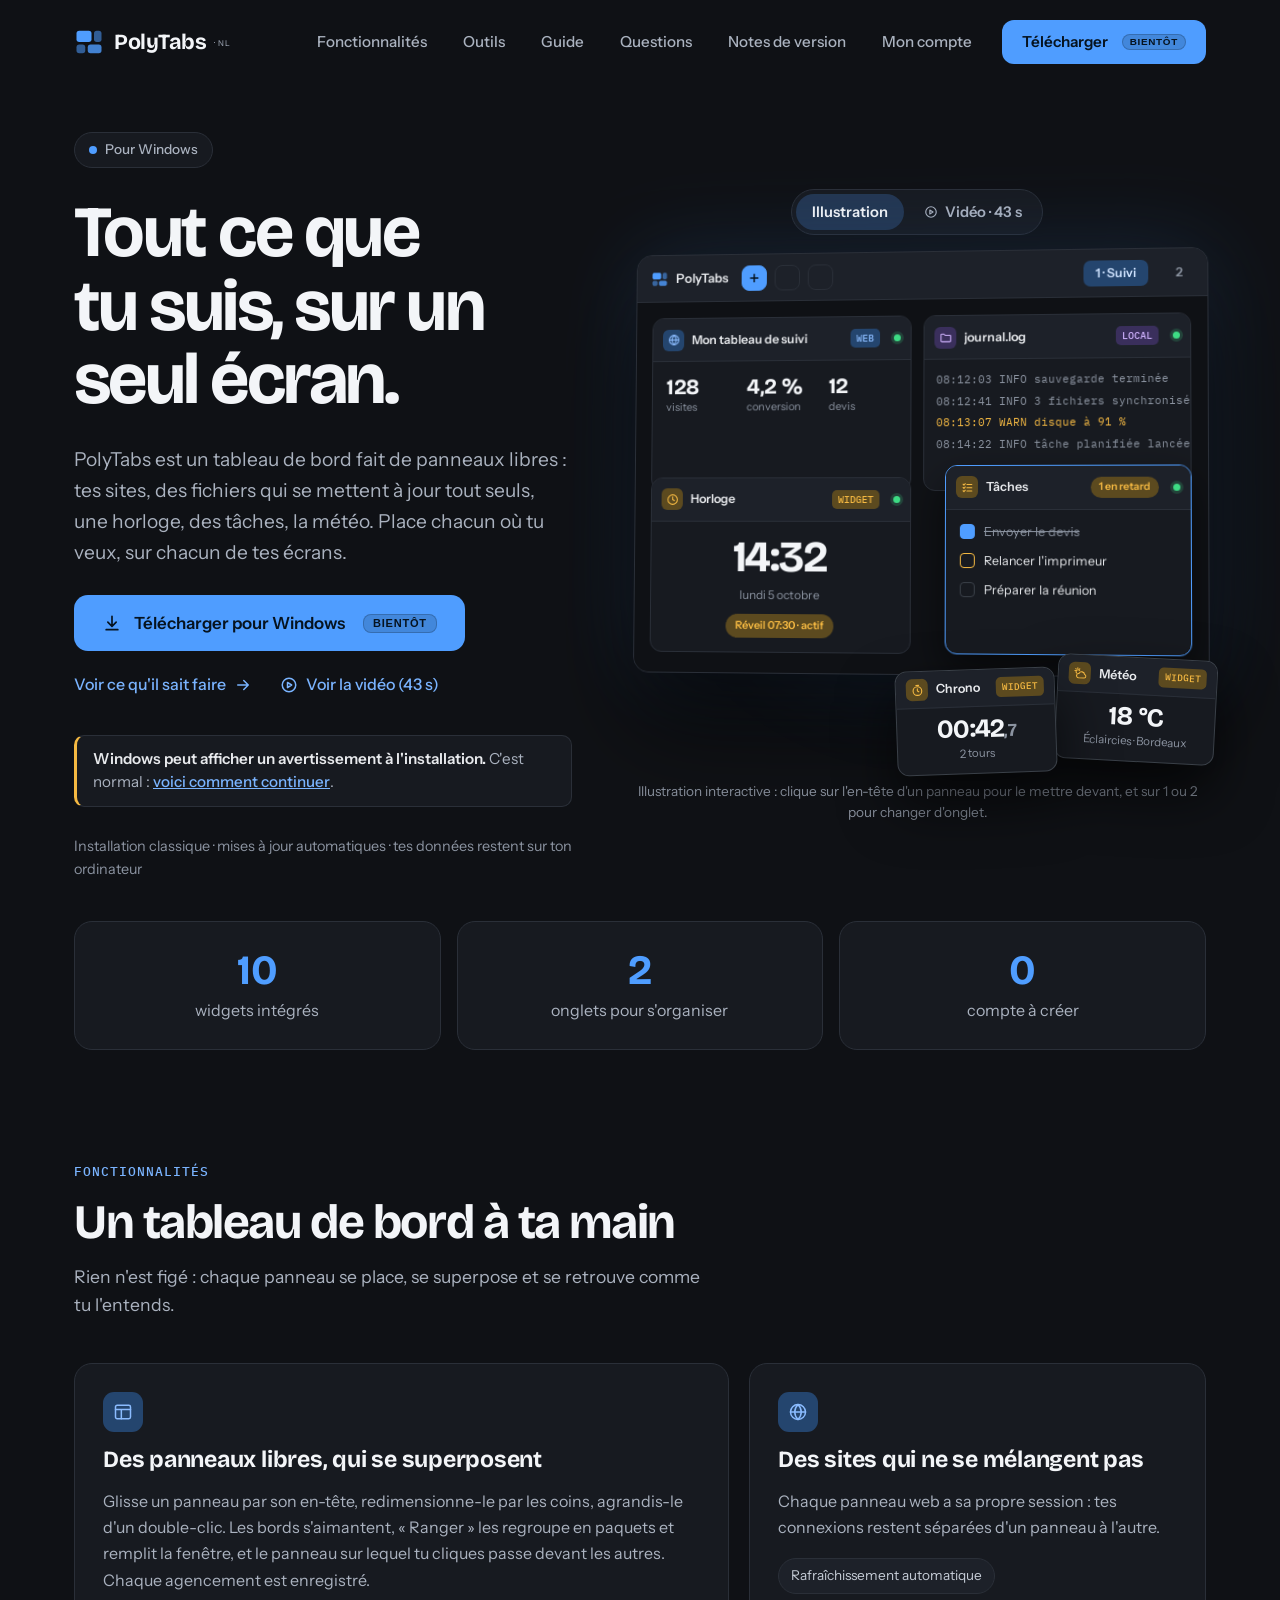
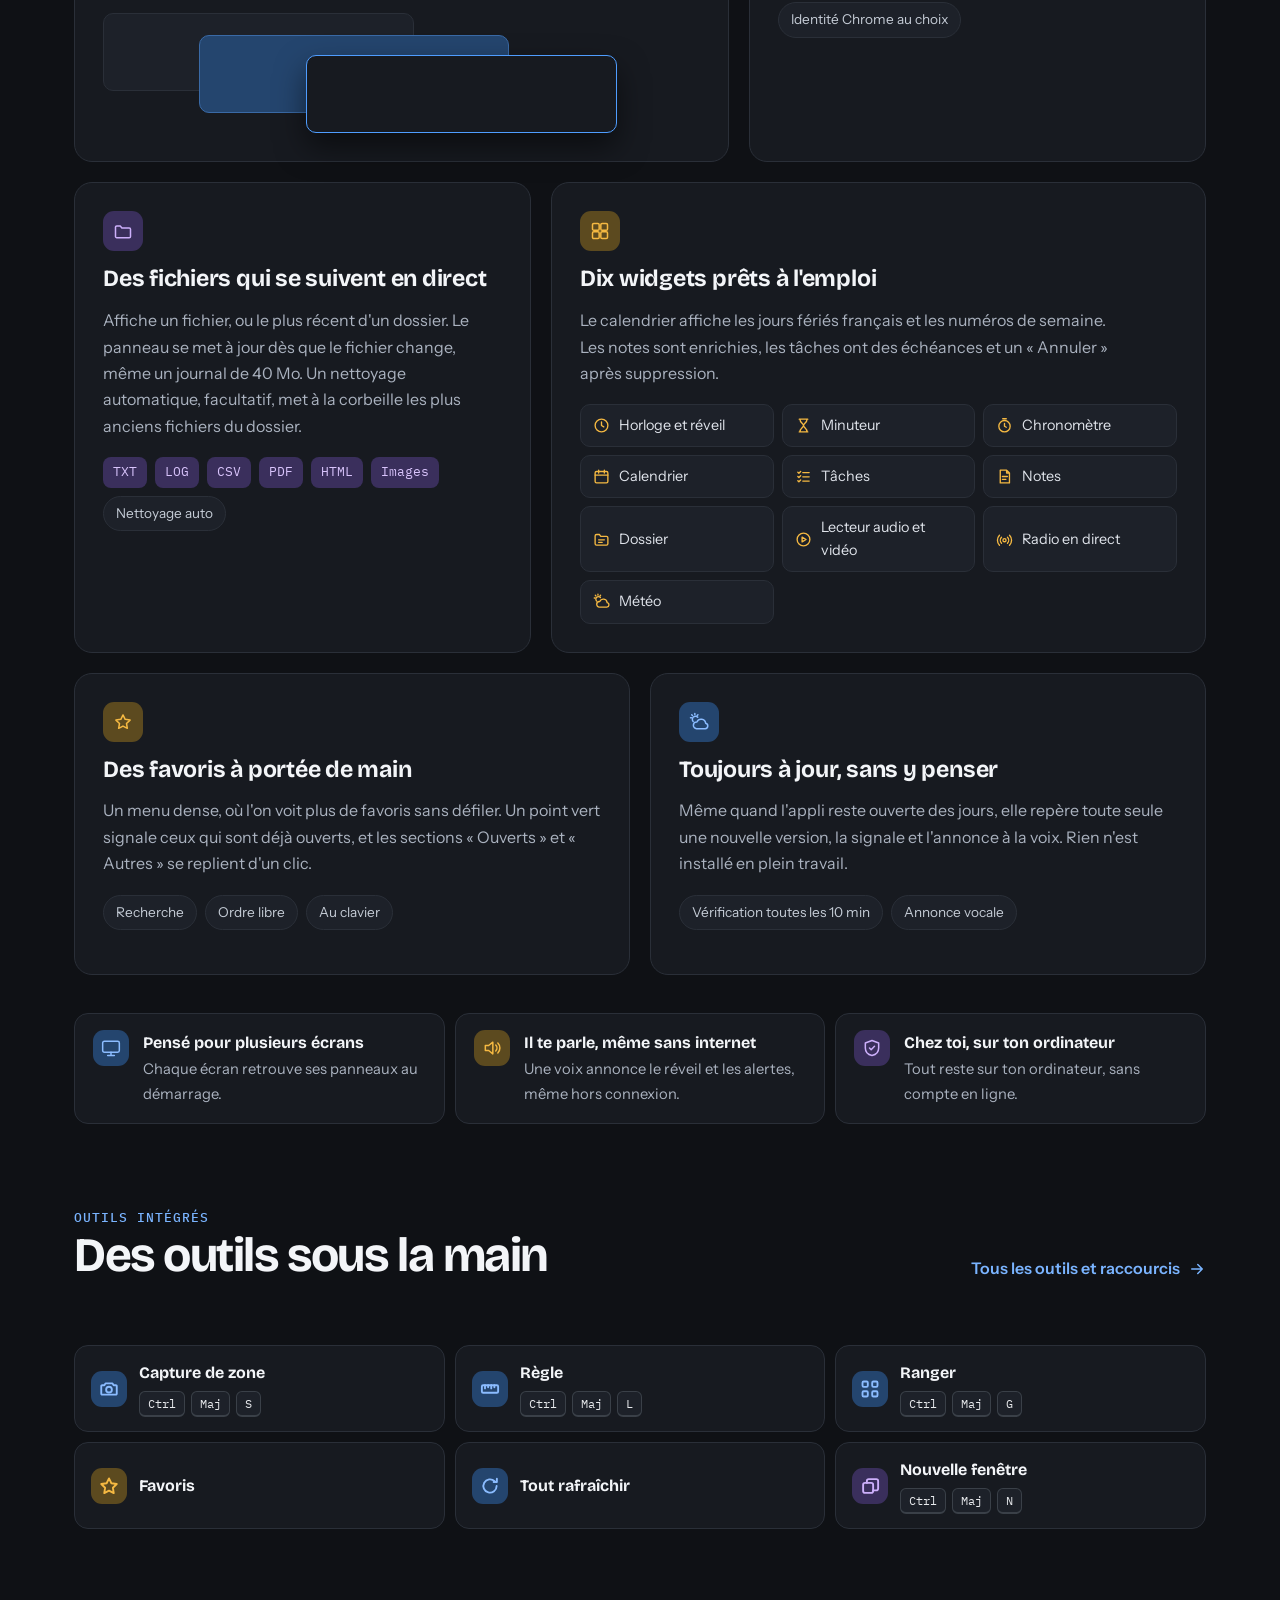
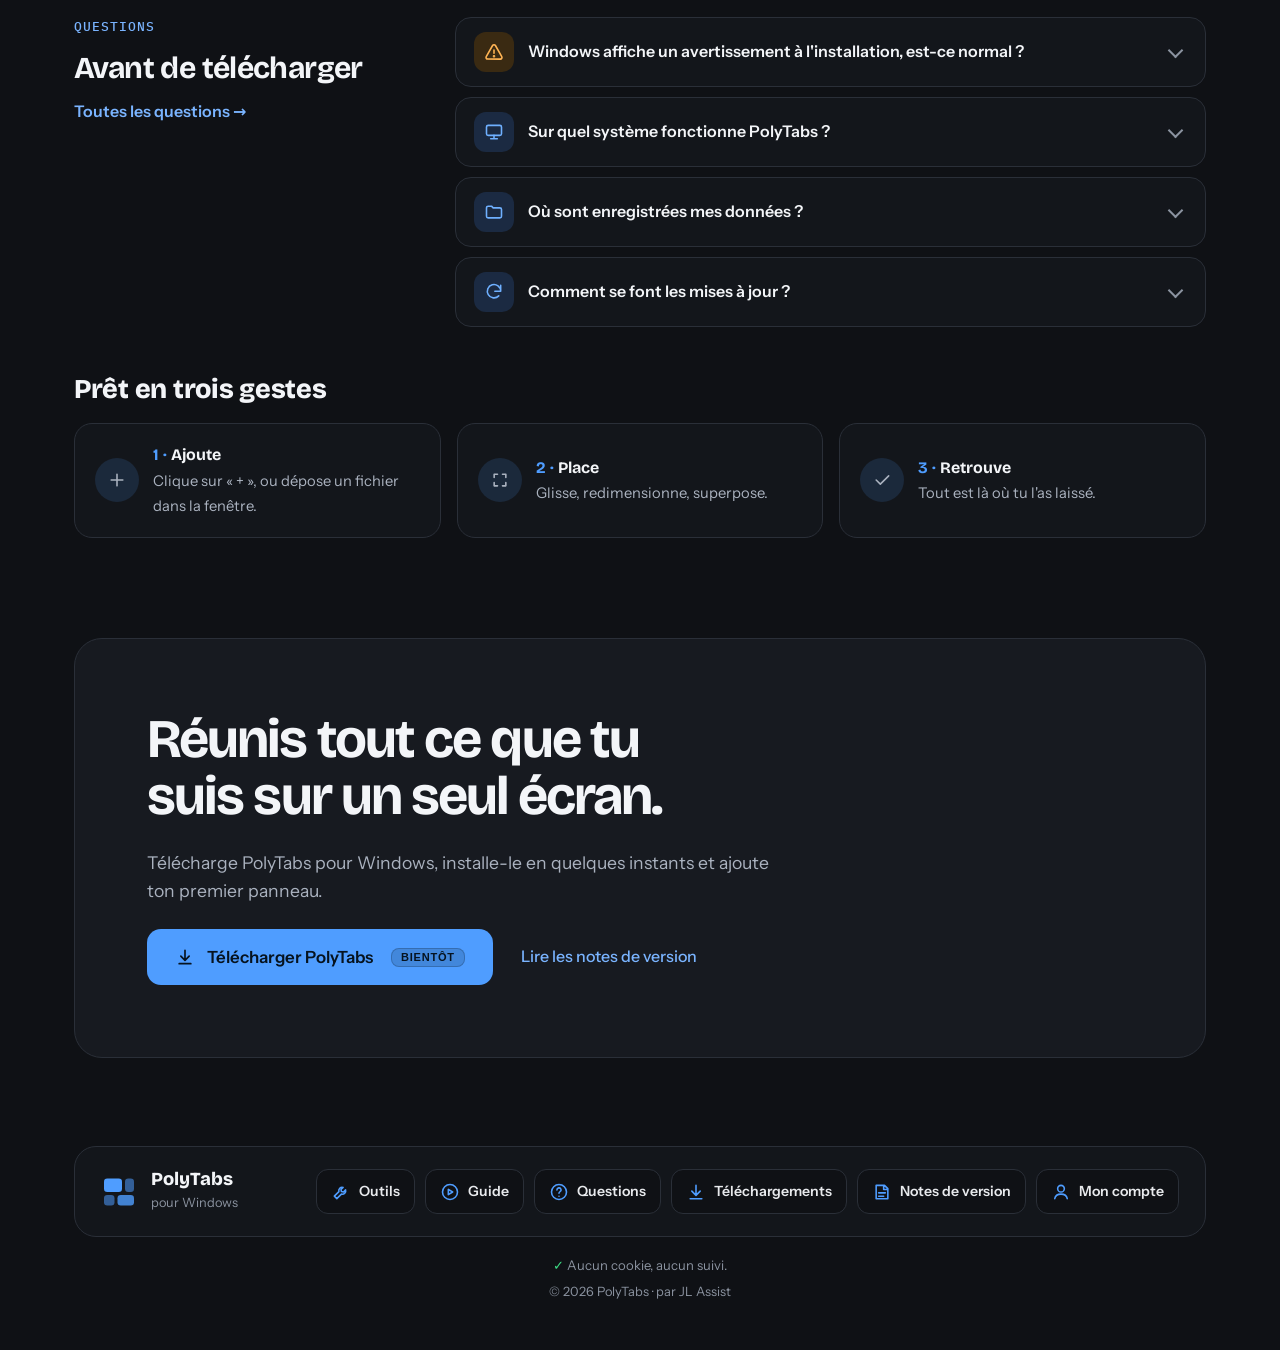
==== commit 6176ef91: "Espace membre : connexion par code, Mon compte, appareils, suppression ; lien « Mon compte » dans le" ====
--- a/index.html
+++ b/index.html
@@ -44,6 +44,7 @@
 <a class="nav-link" href="guide.html">Guide</a>
 <a class="nav-link" href="#questions">Questions</a>
 <a class="nav-link" href="versions.html">Notes de version</a>
+<a class="nav-link" href="connexion.html">Mon compte</a>
 <a class="btn btn--sm" data-download href="telecharger.html">Télécharger</a>
 </nav>
 </header>
@@ -266,7 +267,7 @@
 <footer class="wrap site-footer">
 <div class="foot-row">
 <div class="brand-line"><svg viewBox="0 0 24 24" width="24" height="24" fill="none" aria-hidden="true" focusable="false"><rect x="2" y="3" width="12" height="9" rx="2.2" fill="#4f9dff"/><rect x="16" y="3" width="6" height="9" rx="2.2" fill="#4f9dff" opacity=".55"/><rect x="2" y="14" width="7" height="7" rx="2.2" fill="#4f9dff" opacity=".55"/><rect x="11" y="14" width="11" height="7" rx="2.2" fill="#4f9dff" opacity=".8"/></svg><span class="bl-copy">© 2026 PolyTabs · par JL Assist<span data-vwrap hidden> · v<span data-version></span></span> · Tous droits réservés</span><span class="bl-id"><b>PolyTabs</b><small><span data-vwrap hidden>Version <span data-version></span> · </span>pour Windows</small></span></div>
-<nav aria-label="Liens du pied de page"><a href="outils.html"><svg class="fi" viewBox="0 0 24 24" width="20" height="20" fill="none" stroke="currentColor" stroke-width="1.9" stroke-linecap="round" stroke-linejoin="round" aria-hidden="true" focusable="false"><path d="M14.5 6.5a4 4 0 0 0-5 5L4 17l3 3 5.5-5.5a4 4 0 0 0 5-5l-2.5 2.5-2.5-.5-.5-2.5z"/></svg>Outils</a><a href="guide.html"><svg class="fi" viewBox="0 0 24 24" width="20" height="20" fill="none" stroke="currentColor" stroke-width="1.9" stroke-linecap="round" stroke-linejoin="round" aria-hidden="true" focusable="false"><circle cx="12" cy="12" r="9"/><path d="M10 8.8v6.4l5.2-3.2z"/></svg>Guide</a><a href="faq.html"><svg class="fi" viewBox="0 0 24 24" width="20" height="20" fill="none" stroke="currentColor" stroke-width="1.9" stroke-linecap="round" stroke-linejoin="round" aria-hidden="true" focusable="false"><circle cx="12" cy="12" r="9"/><path d="M9.5 9.5a2.5 2.5 0 1 1 3.5 2.3c-.7.4-1 1-1 1.7M12 17h.01"/></svg>Questions</a><a href="telecharger.html"><svg class="fi" viewBox="0 0 24 24" width="20" height="20" fill="none" stroke="currentColor" stroke-width="1.9" stroke-linecap="round" stroke-linejoin="round" aria-hidden="true" focusable="false"><path d="M12 4v11M7 11l5 5 5-5M5 20h14"/></svg>Téléchargements</a><a href="versions.html"><svg class="fi" viewBox="0 0 24 24" width="20" height="20" fill="none" stroke="currentColor" stroke-width="1.9" stroke-linecap="round" stroke-linejoin="round" aria-hidden="true" focusable="false"><path d="M5 4h10l4 4v12H5zM14 4v5h5M8 13h8M8 17h6"/></svg>Notes de version</a></nav>
+<nav aria-label="Liens du pied de page"><a href="outils.html"><svg class="fi" viewBox="0 0 24 24" width="20" height="20" fill="none" stroke="currentColor" stroke-width="1.9" stroke-linecap="round" stroke-linejoin="round" aria-hidden="true" focusable="false"><path d="M14.5 6.5a4 4 0 0 0-5 5L4 17l3 3 5.5-5.5a4 4 0 0 0 5-5l-2.5 2.5-2.5-.5-.5-2.5z"/></svg>Outils</a><a href="guide.html"><svg class="fi" viewBox="0 0 24 24" width="20" height="20" fill="none" stroke="currentColor" stroke-width="1.9" stroke-linecap="round" stroke-linejoin="round" aria-hidden="true" focusable="false"><circle cx="12" cy="12" r="9"/><path d="M10 8.8v6.4l5.2-3.2z"/></svg>Guide</a><a href="faq.html"><svg class="fi" viewBox="0 0 24 24" width="20" height="20" fill="none" stroke="currentColor" stroke-width="1.9" stroke-linecap="round" stroke-linejoin="round" aria-hidden="true" focusable="false"><circle cx="12" cy="12" r="9"/><path d="M9.5 9.5a2.5 2.5 0 1 1 3.5 2.3c-.7.4-1 1-1 1.7M12 17h.01"/></svg>Questions</a><a href="telecharger.html"><svg class="fi" viewBox="0 0 24 24" width="20" height="20" fill="none" stroke="currentColor" stroke-width="1.9" stroke-linecap="round" stroke-linejoin="round" aria-hidden="true" focusable="false"><path d="M12 4v11M7 11l5 5 5-5M5 20h14"/></svg>Téléchargements</a><a href="versions.html"><svg class="fi" viewBox="0 0 24 24" width="20" height="20" fill="none" stroke="currentColor" stroke-width="1.9" stroke-linecap="round" stroke-linejoin="round" aria-hidden="true" focusable="false"><path d="M5 4h10l4 4v12H5zM14 4v5h5M8 13h8M8 17h6"/></svg>Notes de version</a><a href="connexion.html"><svg class="fi" viewBox="0 0 24 24" width="20" height="20" fill="none" stroke="currentColor" stroke-width="1.9" stroke-linecap="round" stroke-linejoin="round" aria-hidden="true" focusable="false"><circle cx="12" cy="8" r="4"/><path d="M4.5 20c.6-3.6 3.8-5.5 7.5-5.5s6.9 1.9 7.5 5.5"/></svg>Mon compte</a></nav>
 </div>
 <p class="privacy">Aucun cookie, aucun suivi.</p>
 <p class="fb-copy">© 2026 PolyTabs · par JL Assist</p>
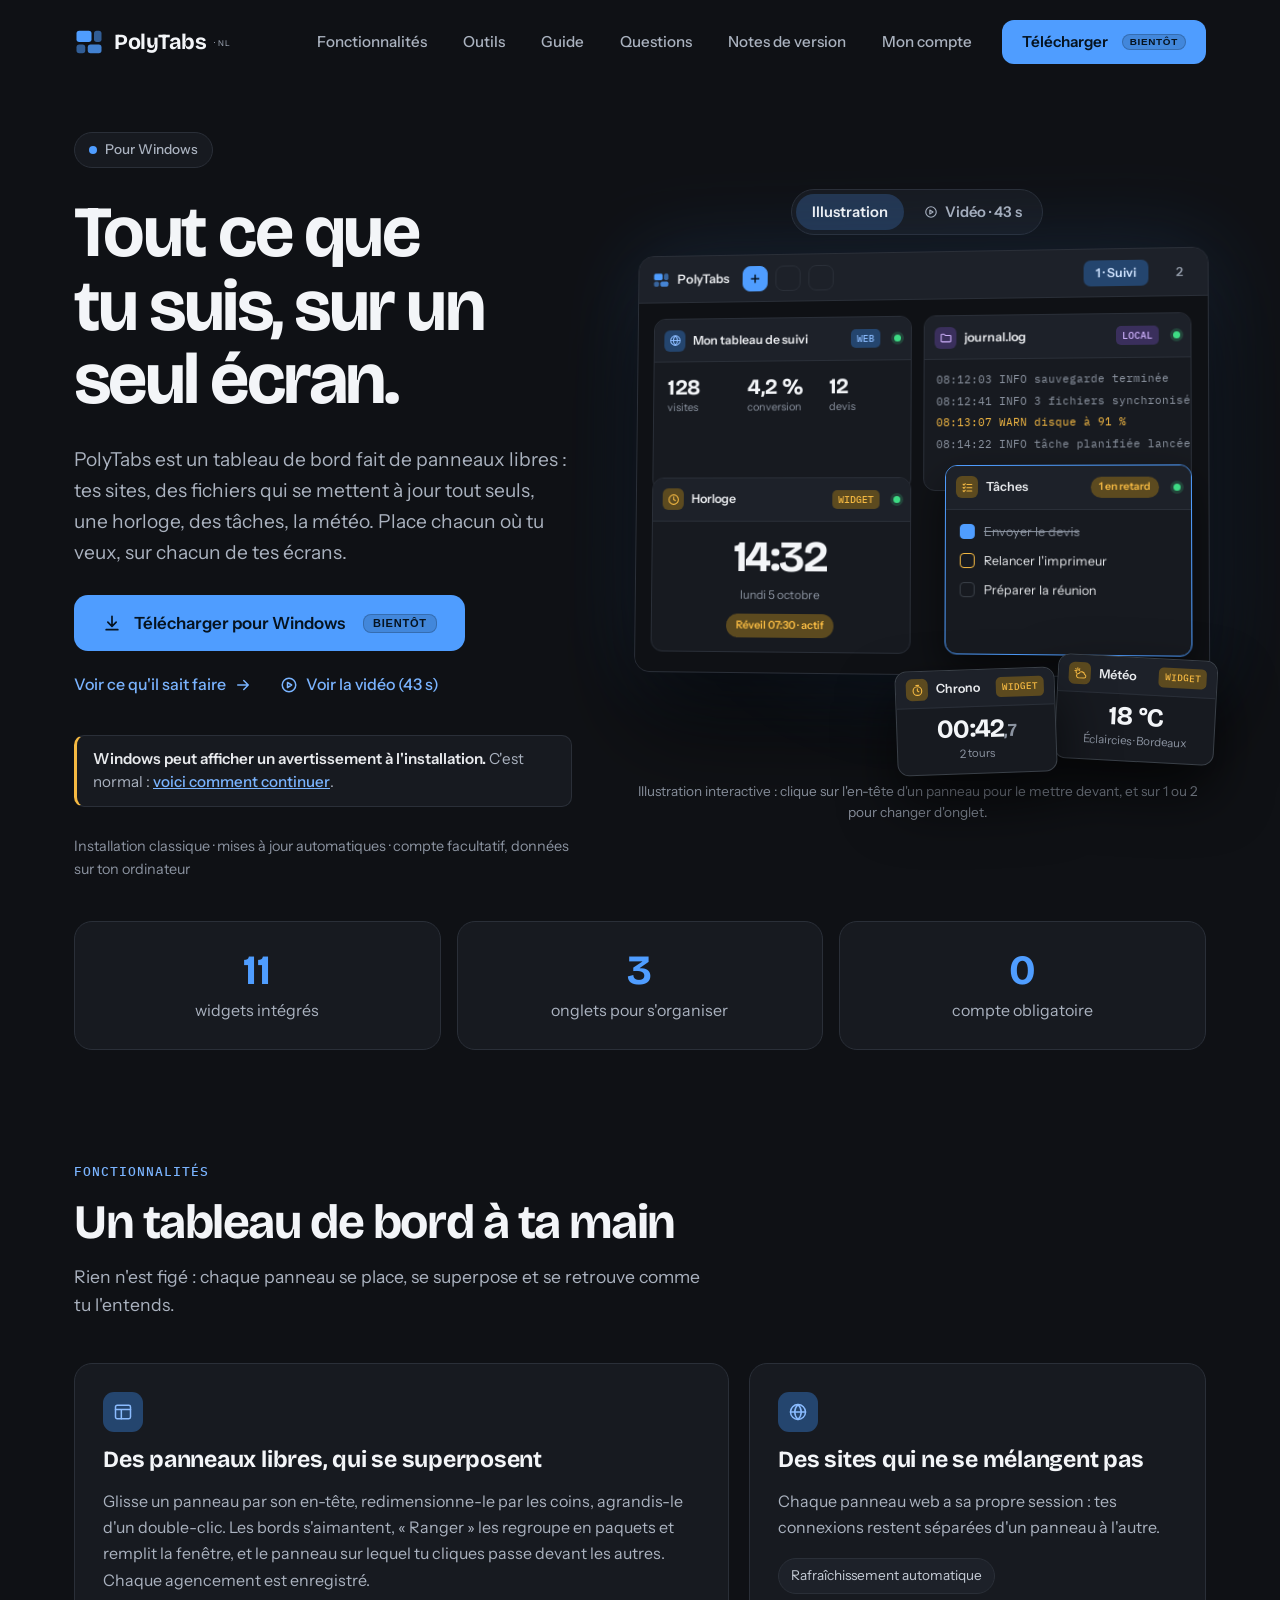
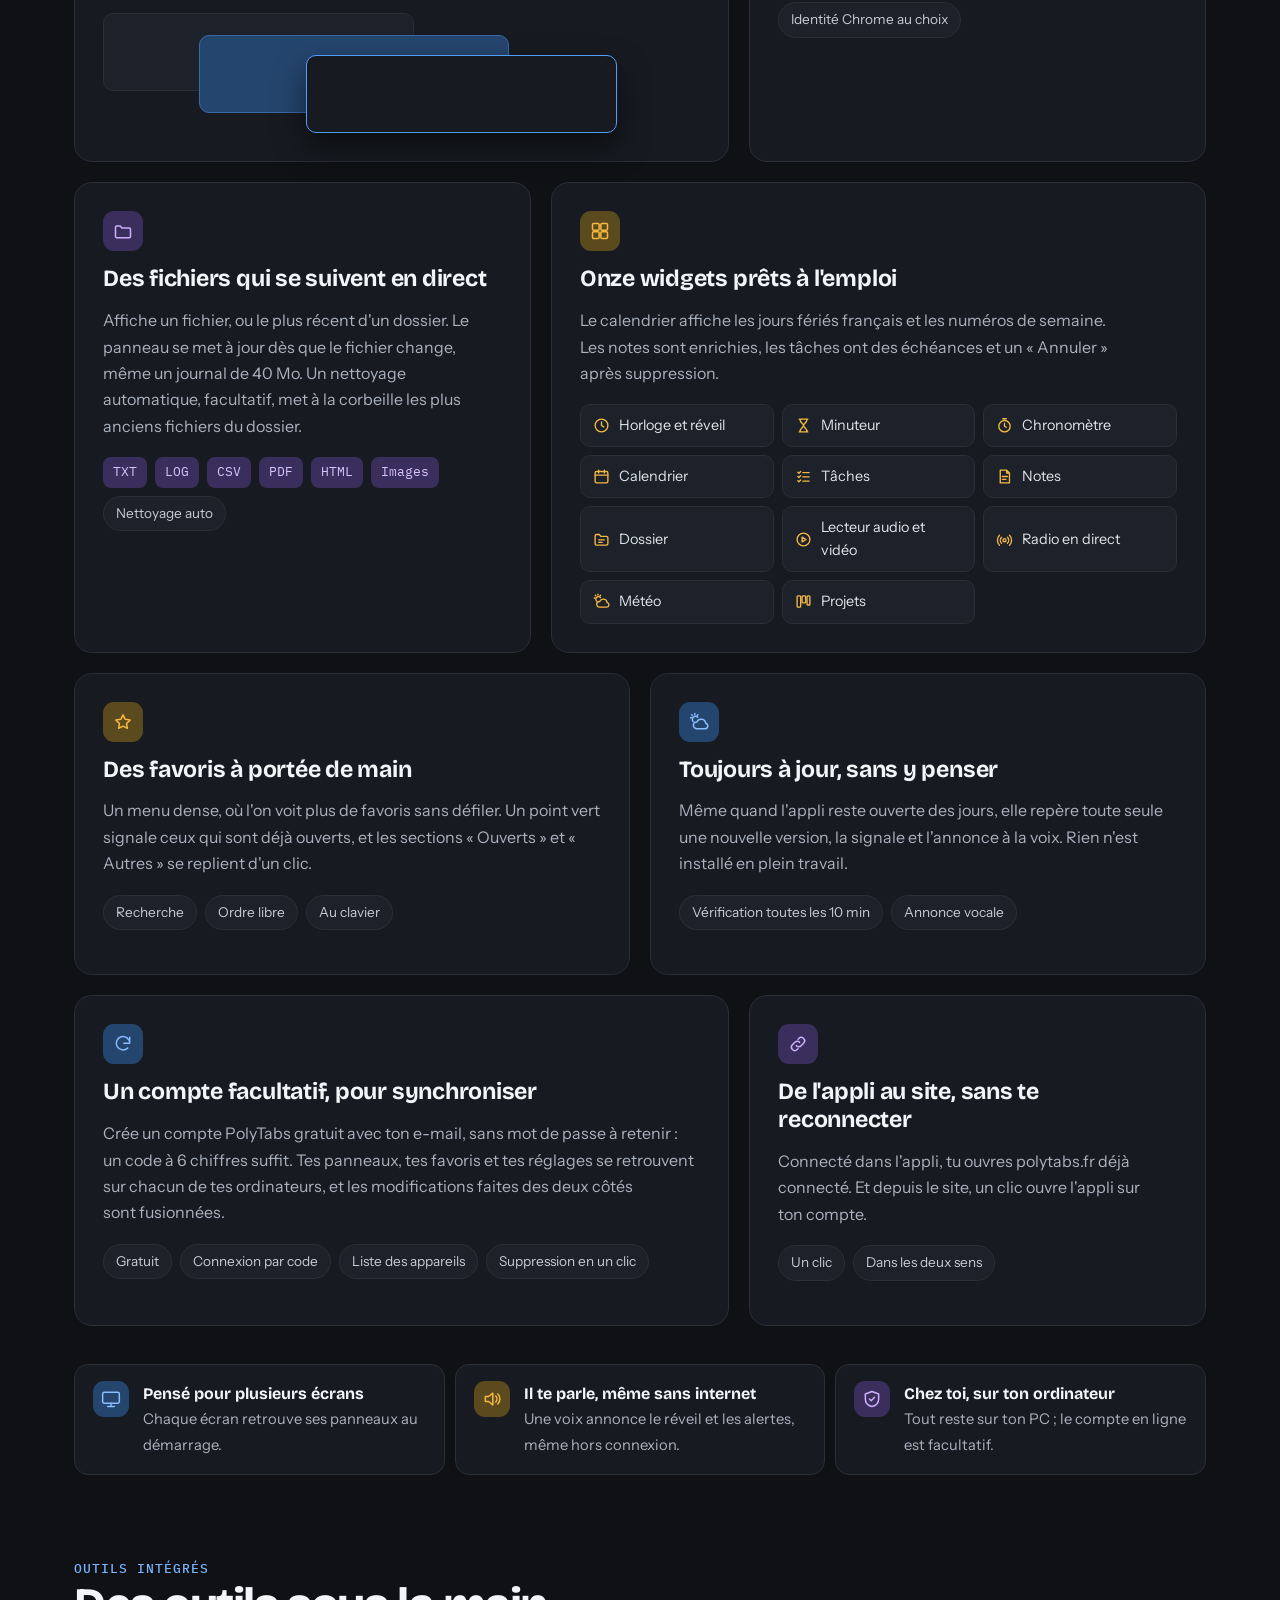
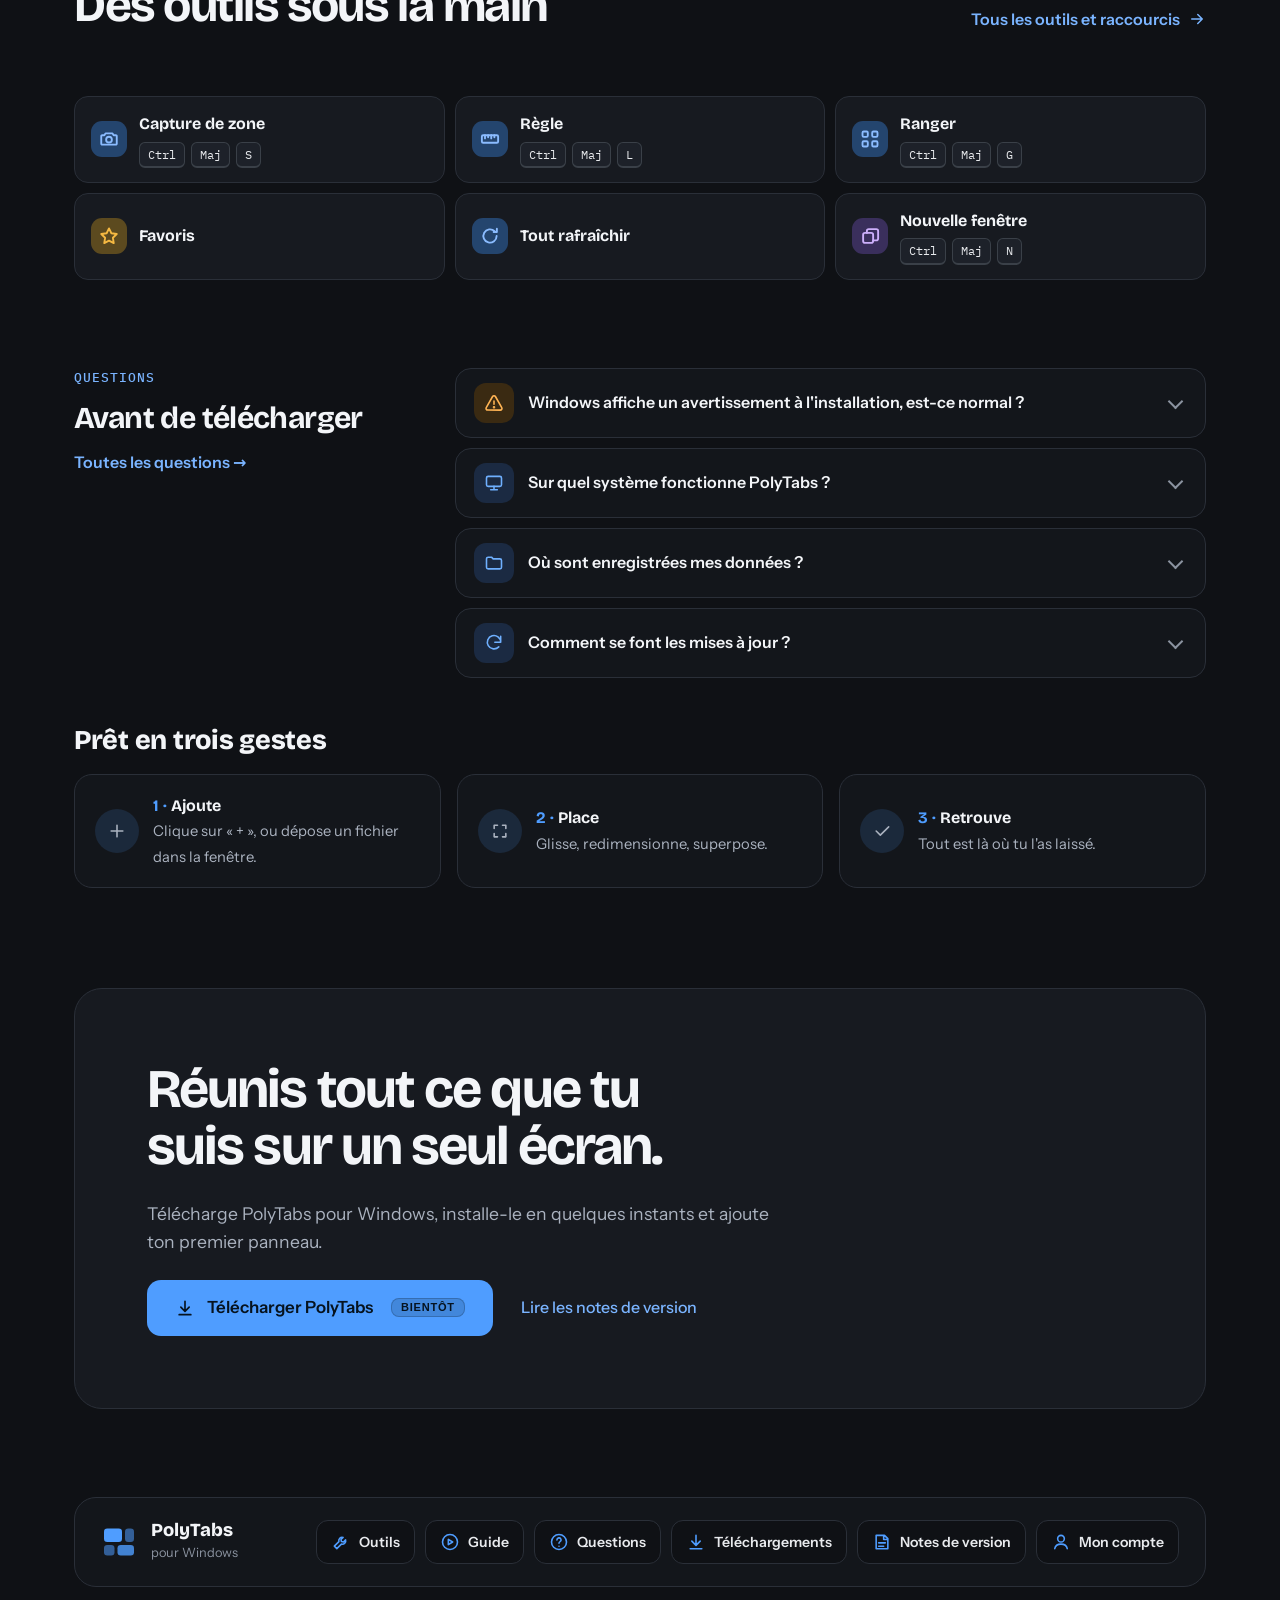
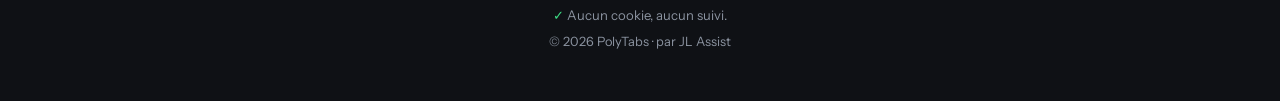
==== commit f3f90ffd: "Site : compte facultatif et synchronisation, 11 widgets, 3 onglets, FAQ compte, notes de version 1.0" ====
--- a/index.html
+++ b/index.html
@@ -67,7 +67,7 @@
 <a class="warn-chip" href="#avertissement-windows">Un avertissement Windows ? C'est normal<span aria-hidden="true"> ›</span></a>
 <div class="fines">
 <p class="fine" id="release-line" hidden></p>
-<p class="fine">Installation classique · mises à jour automatiques · tes données restent sur ton ordinateur</p>
+<p class="fine">Installation classique · mises à jour automatiques · compte facultatif, données sur ton ordinateur</p>
 </div>
 </div>
 
@@ -143,7 +143,7 @@
 </div>
 <details class="demo-transcript vid-only" hidden>
 <summary>Lire le déroulé de la vidéo<svg viewBox="0 0 24 24" width="22" height="22" fill="none" stroke="#7ab4ff" stroke-width="2" stroke-linecap="round" stroke-linejoin="round" aria-hidden="true" focusable="false"><path d="M12 5v14M5 12h14"/></svg></summary>
-<div class="answer" id="demo-text"><ol class="demo-steps"><li><b>0:00</b> — Carte d'introduction : « Fini les onglets perdus partout. Tes sites, tes fichiers et tes widgets sur un seul écran. »</li><li><b>0:04</b> — Un site : il suffit de taper l'adresse, le panneau est ajouté. Le nom se remplit tout seul.</li><li><b>0:09</b> — Un fichier, suivi en direct : le panneau se met à jour dès que le fichier change.</li><li><b>0:14</b> — Le dernier fichier d'un dossier : PolyTabs affiche toujours le plus récent, et un aperçu liste les fichiers du dossier.</li><li><b>0:19</b> — Neuf widgets prêts à l'emploi : horloge, météo, calendrier, liste de courses, minuteur, notes.</li><li><b>0:24</b> — Un clic pour tout ranger : un aperçu montre le résultat avant validation.</li><li><b>0:29</b> — Usage de tous les jours : météo, courses et minuteur en un coup d'œil.</li><li><b>0:33</b> — Développement : journaux en direct et alignement mesuré au pixel.</li><li><b>0:37</b> — Carte de fin : « Télécharge-le pour Windows », avec l'adresse du site, la version, les mises à jour automatiques et l'absence de compte à créer.</li></ol></div>
+<div class="answer" id="demo-text"><ol class="demo-steps"><li><b>0:00</b> — Carte d'introduction : « Fini les onglets perdus partout. Tes sites, tes fichiers et tes widgets sur un seul écran. »</li><li><b>0:04</b> — Un site : il suffit de taper l'adresse, le panneau est ajouté. Le nom se remplit tout seul.</li><li><b>0:09</b> — Un fichier, suivi en direct : le panneau se met à jour dès que le fichier change.</li><li><b>0:14</b> — Le dernier fichier d'un dossier : PolyTabs affiche toujours le plus récent, et un aperçu liste les fichiers du dossier.</li><li><b>0:19</b> — Des widgets prêts à l'emploi : horloge, météo, calendrier, liste de courses, minuteur, notes.</li><li><b>0:24</b> — Un clic pour tout ranger : un aperçu montre le résultat avant validation.</li><li><b>0:29</b> — Usage de tous les jours : météo, courses et minuteur en un coup d'œil.</li><li><b>0:33</b> — Développement : journaux en direct et alignement mesuré au pixel.</li><li><b>0:37</b> — Carte de fin : « Télécharge-le pour Windows », avec l'adresse du site, la version, et les mises à jour automatiques.</li></ol></div>
 </details>
 <figcaption class="mock-cap">Illustration interactive : clique sur l'en-tête d'un panneau pour le mettre devant, et sur 1 ou 2 pour changer d'onglet.</figcaption>
 </figure>
@@ -151,9 +151,9 @@
 
 <section class="wrap" aria-label="En bref">
 <div class="facts">
-<p><b>10</b><span>widgets intégrés</span></p>
-<p><b>2</b><span>onglets pour s'organiser</span></p>
-<p><b>0</b><span>compte à créer</span></p>
+<p><b>11</b><span>widgets intégrés</span></p>
+<p><b>3</b><span>onglets pour s'organiser</span></p>
+<p><b>0</b><span>compte obligatoire</span></p>
 </div>
 </section>
 
@@ -176,9 +176,9 @@
 <div class="card card--lg f2"><span class="ic ic--violet"><svg viewBox="0 0 24 24" width="20" height="20" fill="none" stroke="currentColor" stroke-width="1.8" stroke-linecap="round" stroke-linejoin="round" aria-hidden="true" focusable="false"><path d="M3 7.5A1.5 1.5 0 0 1 4.5 6h4.2l2 2.3h8.8A1.5 1.5 0 0 1 21 9.8v8.7a1.5 1.5 0 0 1-1.5 1.5h-15A1.5 1.5 0 0 1 3 18.5z"/></svg></span><h3>Des fichiers qui se suivent en direct</h3>
 <p>Affiche un fichier, ou le plus récent d'un dossier. Le panneau se met à jour dès que le fichier change, même un journal de 40 Mo. Un nettoyage automatique, facultatif, met à la corbeille les plus anciens fichiers du dossier.</p>
 <ul class="tags"><li class="tag tag--ext">TXT</li><li class="tag tag--ext">LOG</li><li class="tag tag--ext">CSV</li><li class="tag tag--ext">PDF</li><li class="tag tag--ext">HTML</li><li class="tag tag--ext">Images</li><li class="tag">Nettoyage auto</li></ul></div>
-<div class="card card--lg f3"><span class="ic ic--amber"><svg viewBox="0 0 24 24" width="20" height="20" fill="none" stroke="currentColor" stroke-width="1.8" stroke-linecap="round" stroke-linejoin="round" aria-hidden="true" focusable="false"><rect x="3" y="3" width="8" height="8" rx="1.5"/><rect x="13" y="3" width="8" height="8" rx="1.5"/><rect x="3" y="13" width="8" height="8" rx="1.5"/><rect x="13" y="13" width="8" height="8" rx="1.5"/></svg></span><h3>Dix widgets prêts à l'emploi</h3>
+<div class="card card--lg f3"><span class="ic ic--amber"><svg viewBox="0 0 24 24" width="20" height="20" fill="none" stroke="currentColor" stroke-width="1.8" stroke-linecap="round" stroke-linejoin="round" aria-hidden="true" focusable="false"><rect x="3" y="3" width="8" height="8" rx="1.5"/><rect x="13" y="3" width="8" height="8" rx="1.5"/><rect x="3" y="13" width="8" height="8" rx="1.5"/><rect x="13" y="13" width="8" height="8" rx="1.5"/></svg></span><h3>Onze widgets prêts à l'emploi</h3>
 <p>Le calendrier affiche les jours fériés français et les numéros de semaine. Les notes sont enrichies, les tâches ont des échéances et un « Annuler » après suppression.</p>
-<ul class="wgts"><li><svg viewBox="0 0 24 24" width="17" height="17" fill="none" stroke="#f5b942" stroke-width="1.9" stroke-linecap="round" stroke-linejoin="round" aria-hidden="true" focusable="false"><circle cx="12" cy="12" r="9"/><path d="M12 7v5l3.2 2"/></svg>Horloge et réveil</li><li><svg viewBox="0 0 24 24" width="17" height="17" fill="none" stroke="#f5b942" stroke-width="1.9" stroke-linecap="round" stroke-linejoin="round" aria-hidden="true" focusable="false"><path d="M6 3h12M6 21h12M7 3c0 5 5 6 5 9s-5 4-5 9M17 3c0 5-5 6-5 9s5 4 5 9"/></svg>Minuteur</li><li><svg viewBox="0 0 24 24" width="17" height="17" fill="none" stroke="#f5b942" stroke-width="1.9" stroke-linecap="round" stroke-linejoin="round" aria-hidden="true" focusable="false"><circle cx="12" cy="13" r="8"/><path d="M12 9v4l2.5 1.5M9.5 2.5h5"/></svg>Chronomètre</li><li><svg viewBox="0 0 24 24" width="17" height="17" fill="none" stroke="#f5b942" stroke-width="1.9" stroke-linecap="round" stroke-linejoin="round" aria-hidden="true" focusable="false"><rect x="3" y="5" width="18" height="16" rx="2"/><path d="M3 10h18M8 3v4M16 3v4"/></svg>Calendrier</li><li><svg viewBox="0 0 24 24" width="17" height="17" fill="none" stroke="#f5b942" stroke-width="1.9" stroke-linecap="round" stroke-linejoin="round" aria-hidden="true" focusable="false"><path d="M4 6l1.5 1.5L8 5M4 12l1.5 1.5L8 11M4 18l1.5 1.5L8 17M11 6.5h9M11 12.5h9M11 18.5h9"/></svg>Tâches</li><li><svg viewBox="0 0 24 24" width="17" height="17" fill="none" stroke="#f5b942" stroke-width="1.9" stroke-linecap="round" stroke-linejoin="round" aria-hidden="true" focusable="false"><path d="M6 3h9l4 4v14H6zM15 3v4h4M9 12h7M9 16h5"/></svg>Notes</li><li><svg viewBox="0 0 24 24" width="17" height="17" fill="none" stroke="#f5b942" stroke-width="1.9" stroke-linecap="round" stroke-linejoin="round" aria-hidden="true" focusable="false"><path d="M3 7a2 2 0 0 1 2-2h4l2 2.5h8a2 2 0 0 1 2 2V18a2 2 0 0 1-2 2H5a2 2 0 0 1-2-2z"/><path d="M8 12.5h8M8 16h5"/></svg>Dossier</li><li><svg viewBox="0 0 24 24" width="17" height="17" fill="none" stroke="#f5b942" stroke-width="1.9" stroke-linecap="round" stroke-linejoin="round" aria-hidden="true" focusable="false"><circle cx="12" cy="12" r="9"/><path d="M10 8.6v6.8l5.6-3.4z"/></svg>Lecteur audio et vidéo</li><li><svg viewBox="0 0 24 24" width="17" height="17" fill="none" stroke="#f5b942" stroke-width="1.9" stroke-linecap="round" stroke-linejoin="round" aria-hidden="true" focusable="false"><circle cx="12" cy="13" r="2.2"/><path d="M7.8 17.2a6 6 0 0 1 0-8.4M16.2 8.8a6 6 0 0 1 0 8.4M4.9 20a10 10 0 0 1 0-14M19.1 6a10 10 0 0 1 0 14"/></svg>Radio en direct</li><li><svg viewBox="0 0 24 24" width="17" height="17" fill="none" stroke="#f5b942" stroke-width="1.9" stroke-linecap="round" stroke-linejoin="round" aria-hidden="true" focusable="false"><path d="M10.5 6.3A3.6 3.6 0 1 0 5 11.3"/><path d="M7 1.8v1.2M1.8 7H3M3.3 3.3l.8.8M10.7 3.3l-.8.8"/><path d="M9 20a4 4 0 0 1 .5-8 5.5 5.5 0 0 1 10.5 1.5A3.3 3.3 0 0 1 19.5 20z"/></svg>Météo</li></ul></div>
+<ul class="wgts"><li><svg viewBox="0 0 24 24" width="17" height="17" fill="none" stroke="#f5b942" stroke-width="1.9" stroke-linecap="round" stroke-linejoin="round" aria-hidden="true" focusable="false"><circle cx="12" cy="12" r="9"/><path d="M12 7v5l3.2 2"/></svg>Horloge et réveil</li><li><svg viewBox="0 0 24 24" width="17" height="17" fill="none" stroke="#f5b942" stroke-width="1.9" stroke-linecap="round" stroke-linejoin="round" aria-hidden="true" focusable="false"><path d="M6 3h12M6 21h12M7 3c0 5 5 6 5 9s-5 4-5 9M17 3c0 5-5 6-5 9s5 4 5 9"/></svg>Minuteur</li><li><svg viewBox="0 0 24 24" width="17" height="17" fill="none" stroke="#f5b942" stroke-width="1.9" stroke-linecap="round" stroke-linejoin="round" aria-hidden="true" focusable="false"><circle cx="12" cy="13" r="8"/><path d="M12 9v4l2.5 1.5M9.5 2.5h5"/></svg>Chronomètre</li><li><svg viewBox="0 0 24 24" width="17" height="17" fill="none" stroke="#f5b942" stroke-width="1.9" stroke-linecap="round" stroke-linejoin="round" aria-hidden="true" focusable="false"><rect x="3" y="5" width="18" height="16" rx="2"/><path d="M3 10h18M8 3v4M16 3v4"/></svg>Calendrier</li><li><svg viewBox="0 0 24 24" width="17" height="17" fill="none" stroke="#f5b942" stroke-width="1.9" stroke-linecap="round" stroke-linejoin="round" aria-hidden="true" focusable="false"><path d="M4 6l1.5 1.5L8 5M4 12l1.5 1.5L8 11M4 18l1.5 1.5L8 17M11 6.5h9M11 12.5h9M11 18.5h9"/></svg>Tâches</li><li><svg viewBox="0 0 24 24" width="17" height="17" fill="none" stroke="#f5b942" stroke-width="1.9" stroke-linecap="round" stroke-linejoin="round" aria-hidden="true" focusable="false"><path d="M6 3h9l4 4v14H6zM15 3v4h4M9 12h7M9 16h5"/></svg>Notes</li><li><svg viewBox="0 0 24 24" width="17" height="17" fill="none" stroke="#f5b942" stroke-width="1.9" stroke-linecap="round" stroke-linejoin="round" aria-hidden="true" focusable="false"><path d="M3 7a2 2 0 0 1 2-2h4l2 2.5h8a2 2 0 0 1 2 2V18a2 2 0 0 1-2 2H5a2 2 0 0 1-2-2z"/><path d="M8 12.5h8M8 16h5"/></svg>Dossier</li><li><svg viewBox="0 0 24 24" width="17" height="17" fill="none" stroke="#f5b942" stroke-width="1.9" stroke-linecap="round" stroke-linejoin="round" aria-hidden="true" focusable="false"><circle cx="12" cy="12" r="9"/><path d="M10 8.6v6.8l5.6-3.4z"/></svg>Lecteur audio et vidéo</li><li><svg viewBox="0 0 24 24" width="17" height="17" fill="none" stroke="#f5b942" stroke-width="1.9" stroke-linecap="round" stroke-linejoin="round" aria-hidden="true" focusable="false"><circle cx="12" cy="13" r="2.2"/><path d="M7.8 17.2a6 6 0 0 1 0-8.4M16.2 8.8a6 6 0 0 1 0 8.4M4.9 20a10 10 0 0 1 0-14M19.1 6a10 10 0 0 1 0 14"/></svg>Radio en direct</li><li><svg viewBox="0 0 24 24" width="17" height="17" fill="none" stroke="#f5b942" stroke-width="1.9" stroke-linecap="round" stroke-linejoin="round" aria-hidden="true" focusable="false"><path d="M10.5 6.3A3.6 3.6 0 1 0 5 11.3"/><path d="M7 1.8v1.2M1.8 7H3M3.3 3.3l.8.8M10.7 3.3l-.8.8"/><path d="M9 20a4 4 0 0 1 .5-8 5.5 5.5 0 0 1 10.5 1.5A3.3 3.3 0 0 1 19.5 20z"/></svg>Météo</li><li><svg viewBox="0 0 24 24" width="17" height="17" fill="none" stroke="#f5b942" stroke-width="1.9" stroke-linecap="round" stroke-linejoin="round" aria-hidden="true" focusable="false"><rect x="3" y="4" width="5" height="16" rx="1.2"/><rect x="10" y="4" width="5" height="10" rx="1.2"/><rect x="17" y="4" width="4" height="13" rx="1.2"/></svg>Projets</li></ul></div>
 </div>
 <div class="row">
 <div class="card card--lg f2"><span class="ic ic--amber"><svg viewBox="0 0 24 24" width="20" height="20" fill="none" stroke="currentColor" stroke-width="1.8" stroke-linecap="round" stroke-linejoin="round" aria-hidden="true" focusable="false"><path d="M12 3.5l2.6 5.3 5.9.9-4.3 4.1 1 5.8L12 16.9l-5.2 2.7 1-5.8L3.5 9.7l5.9-.9z"/></svg></span><h3>Des favoris à portée de main</h3>
@@ -188,10 +188,18 @@
 <p>Même quand l'appli reste ouverte des jours, elle repère toute seule une nouvelle version, la signale et l'annonce à la voix. Rien n'est installé en plein travail.</p>
 <ul class="tags"><li class="tag">Vérification toutes les 10 min</li><li class="tag">Annonce vocale</li></ul></div>
 </div>
+<div class="row">
+<div class="card card--lg f3"><span class="ic ic--blue"><svg viewBox="0 0 24 24" width="20" height="20" fill="none" stroke="currentColor" stroke-width="1.8" stroke-linecap="round" stroke-linejoin="round" aria-hidden="true" focusable="false"><path d="M20 11a8 8 0 1 0-2.3 5.7M20 4v7h-7"/></svg></span><h3>Un compte facultatif, pour synchroniser</h3>
+<p>Crée un compte PolyTabs gratuit avec ton e-mail, sans mot de passe à retenir : un code à 6 chiffres suffit. Tes panneaux, tes favoris et tes réglages se retrouvent sur chacun de tes ordinateurs, et les modifications faites des deux côtés sont fusionnées.</p>
+<ul class="tags"><li class="tag">Gratuit</li><li class="tag">Connexion par code</li><li class="tag">Liste des appareils</li><li class="tag">Suppression en un clic</li></ul></div>
+<div class="card card--lg f2"><span class="ic ic--violet"><svg viewBox="0 0 24 24" width="20" height="20" fill="none" stroke="currentColor" stroke-width="1.8" stroke-linecap="round" stroke-linejoin="round" aria-hidden="true" focusable="false"><path d="M10 14a4 4 0 0 0 5.7 0l3-3a4 4 0 0 0-5.7-5.7l-1 1M14 10a4 4 0 0 0-5.7 0l-3 3a4 4 0 0 0 5.7 5.7l1-1"/></svg></span><h3>De l'appli au site, sans te reconnecter</h3>
+<p>Connecté dans l'appli, tu ouvres polytabs.fr déjà connecté. Et depuis le site, un clic ouvre l'appli sur ton compte.</p>
+<ul class="tags"><li class="tag">Un clic</li><li class="tag">Dans les deux sens</li></ul></div>
+</div>
 <ul class="feat-mini">
 <li><span class="ic ic--blue"><svg viewBox="0 0 24 24" width="20" height="20" fill="none" stroke="currentColor" stroke-width="1.8" stroke-linecap="round" stroke-linejoin="round" aria-hidden="true" focusable="false"><rect x="2" y="4" width="20" height="13" rx="2"/><path d="M8 21h8M12 17v4"/></svg></span><div><b>Pensé pour plusieurs écrans</b><span>Chaque écran retrouve ses panneaux au démarrage.</span></div></li>
 <li><span class="ic ic--amber"><svg viewBox="0 0 24 24" width="20" height="20" fill="none" stroke="currentColor" stroke-width="1.8" stroke-linecap="round" stroke-linejoin="round" aria-hidden="true" focusable="false"><path d="M4 9v6h4l5 4V5L8 9z"/><path d="M16.5 8.5a5 5 0 0 1 0 7M19 6a8.5 8.5 0 0 1 0 12"/></svg></span><div><b>Il te parle, même sans internet</b><span>Une voix annonce le réveil et les alertes, même hors connexion.</span></div></li>
-<li><span class="ic ic--violet"><svg viewBox="0 0 24 24" width="20" height="20" fill="none" stroke="currentColor" stroke-width="1.8" stroke-linecap="round" stroke-linejoin="round" aria-hidden="true" focusable="false"><path d="M12 3l8 3v6c0 4.5-3.3 8-8 9-4.7-1-8-4.5-8-9V6z"/><path d="M9 12l2 2 4-4"/></svg></span><div><b>Chez toi, sur ton ordinateur</b><span>Tout reste sur ton ordinateur, sans compte en ligne.</span></div></li>
+<li><span class="ic ic--violet"><svg viewBox="0 0 24 24" width="20" height="20" fill="none" stroke="currentColor" stroke-width="1.8" stroke-linecap="round" stroke-linejoin="round" aria-hidden="true" focusable="false"><path d="M12 3l8 3v6c0 4.5-3.3 8-8 9-4.7-1-8-4.5-8-9V6z"/><path d="M9 12l2 2 4-4"/></svg></span><div><b>Chez toi, sur ton ordinateur</b><span>Tout reste sur ton PC ; le compte en ligne est facultatif.</span></div></li>
 </ul>
 </div>
 </section>
@@ -219,8 +227,8 @@
 <p class="tp-hint">Touche un outil pour le découvrir</p>
 </div>
 <div id="osp-1" role="tabpanel" aria-labelledby="os-1" hidden>
-<p class="wintro">Dix widgets prêts à l'emploi, à placer comme n'importe quel panneau.</p>
-<ul class="wgrid"><li><svg viewBox="0 0 24 24" width="17" height="17" fill="none" stroke="#f5b942" stroke-width="1.9" stroke-linecap="round" stroke-linejoin="round" aria-hidden="true" focusable="false"><circle cx="12" cy="12" r="9"/><path d="M12 7v5l3.2 2"/></svg>Horloge et réveil</li><li><svg viewBox="0 0 24 24" width="17" height="17" fill="none" stroke="#f5b942" stroke-width="1.9" stroke-linecap="round" stroke-linejoin="round" aria-hidden="true" focusable="false"><path d="M6 3h12M6 21h12M7 3c0 5 5 6 5 9s-5 4-5 9M17 3c0 5-5 6-5 9s5 4 5 9"/></svg>Minuteur</li><li><svg viewBox="0 0 24 24" width="17" height="17" fill="none" stroke="#f5b942" stroke-width="1.9" stroke-linecap="round" stroke-linejoin="round" aria-hidden="true" focusable="false"><circle cx="12" cy="13" r="8"/><path d="M12 9v4l2.5 1.5M9.5 2.5h5"/></svg>Chronomètre</li><li><svg viewBox="0 0 24 24" width="17" height="17" fill="none" stroke="#f5b942" stroke-width="1.9" stroke-linecap="round" stroke-linejoin="round" aria-hidden="true" focusable="false"><rect x="3" y="5" width="18" height="16" rx="2"/><path d="M3 10h18M8 3v4M16 3v4"/></svg>Calendrier</li><li><svg viewBox="0 0 24 24" width="17" height="17" fill="none" stroke="#f5b942" stroke-width="1.9" stroke-linecap="round" stroke-linejoin="round" aria-hidden="true" focusable="false"><path d="M4 6l1.5 1.5L8 5M4 12l1.5 1.5L8 11M4 18l1.5 1.5L8 17M11 6.5h9M11 12.5h9M11 18.5h9"/></svg>Tâches</li><li><svg viewBox="0 0 24 24" width="17" height="17" fill="none" stroke="#f5b942" stroke-width="1.9" stroke-linecap="round" stroke-linejoin="round" aria-hidden="true" focusable="false"><path d="M6 3h9l4 4v14H6zM15 3v4h4M9 12h7M9 16h5"/></svg>Notes</li><li><svg viewBox="0 0 24 24" width="17" height="17" fill="none" stroke="#f5b942" stroke-width="1.9" stroke-linecap="round" stroke-linejoin="round" aria-hidden="true" focusable="false"><path d="M3 7a2 2 0 0 1 2-2h4l2 2.5h8a2 2 0 0 1 2 2V18a2 2 0 0 1-2 2H5a2 2 0 0 1-2-2z"/><path d="M8 12.5h8M8 16h5"/></svg>Dossier</li><li><svg viewBox="0 0 24 24" width="17" height="17" fill="none" stroke="#f5b942" stroke-width="1.9" stroke-linecap="round" stroke-linejoin="round" aria-hidden="true" focusable="false"><circle cx="12" cy="12" r="9"/><path d="M10 8.6v6.8l5.6-3.4z"/></svg>Lecteur audio et vidéo</li><li><svg viewBox="0 0 24 24" width="17" height="17" fill="none" stroke="#f5b942" stroke-width="1.9" stroke-linecap="round" stroke-linejoin="round" aria-hidden="true" focusable="false"><circle cx="12" cy="13" r="2.2"/><path d="M7.8 17.2a6 6 0 0 1 0-8.4M16.2 8.8a6 6 0 0 1 0 8.4M4.9 20a10 10 0 0 1 0-14M19.1 6a10 10 0 0 1 0 14"/></svg>Radio en direct</li><li><svg viewBox="0 0 24 24" width="17" height="17" fill="none" stroke="#f5b942" stroke-width="1.9" stroke-linecap="round" stroke-linejoin="round" aria-hidden="true" focusable="false"><path d="M10.5 6.3A3.6 3.6 0 1 0 5 11.3"/><path d="M7 1.8v1.2M1.8 7H3M3.3 3.3l.8.8M10.7 3.3l-.8.8"/><path d="M9 20a4 4 0 0 1 .5-8 5.5 5.5 0 0 1 10.5 1.5A3.3 3.3 0 0 1 19.5 20z"/></svg>Météo</li></ul>
+<p class="wintro">Onze widgets prêts à l'emploi, à placer comme n'importe quel panneau.</p>
+<ul class="wgrid"><li><svg viewBox="0 0 24 24" width="17" height="17" fill="none" stroke="#f5b942" stroke-width="1.9" stroke-linecap="round" stroke-linejoin="round" aria-hidden="true" focusable="false"><circle cx="12" cy="12" r="9"/><path d="M12 7v5l3.2 2"/></svg>Horloge et réveil</li><li><svg viewBox="0 0 24 24" width="17" height="17" fill="none" stroke="#f5b942" stroke-width="1.9" stroke-linecap="round" stroke-linejoin="round" aria-hidden="true" focusable="false"><path d="M6 3h12M6 21h12M7 3c0 5 5 6 5 9s-5 4-5 9M17 3c0 5-5 6-5 9s5 4 5 9"/></svg>Minuteur</li><li><svg viewBox="0 0 24 24" width="17" height="17" fill="none" stroke="#f5b942" stroke-width="1.9" stroke-linecap="round" stroke-linejoin="round" aria-hidden="true" focusable="false"><circle cx="12" cy="13" r="8"/><path d="M12 9v4l2.5 1.5M9.5 2.5h5"/></svg>Chronomètre</li><li><svg viewBox="0 0 24 24" width="17" height="17" fill="none" stroke="#f5b942" stroke-width="1.9" stroke-linecap="round" stroke-linejoin="round" aria-hidden="true" focusable="false"><rect x="3" y="5" width="18" height="16" rx="2"/><path d="M3 10h18M8 3v4M16 3v4"/></svg>Calendrier</li><li><svg viewBox="0 0 24 24" width="17" height="17" fill="none" stroke="#f5b942" stroke-width="1.9" stroke-linecap="round" stroke-linejoin="round" aria-hidden="true" focusable="false"><path d="M4 6l1.5 1.5L8 5M4 12l1.5 1.5L8 11M4 18l1.5 1.5L8 17M11 6.5h9M11 12.5h9M11 18.5h9"/></svg>Tâches</li><li><svg viewBox="0 0 24 24" width="17" height="17" fill="none" stroke="#f5b942" stroke-width="1.9" stroke-linecap="round" stroke-linejoin="round" aria-hidden="true" focusable="false"><path d="M6 3h9l4 4v14H6zM15 3v4h4M9 12h7M9 16h5"/></svg>Notes</li><li><svg viewBox="0 0 24 24" width="17" height="17" fill="none" stroke="#f5b942" stroke-width="1.9" stroke-linecap="round" stroke-linejoin="round" aria-hidden="true" focusable="false"><path d="M3 7a2 2 0 0 1 2-2h4l2 2.5h8a2 2 0 0 1 2 2V18a2 2 0 0 1-2 2H5a2 2 0 0 1-2-2z"/><path d="M8 12.5h8M8 16h5"/></svg>Dossier</li><li><svg viewBox="0 0 24 24" width="17" height="17" fill="none" stroke="#f5b942" stroke-width="1.9" stroke-linecap="round" stroke-linejoin="round" aria-hidden="true" focusable="false"><circle cx="12" cy="12" r="9"/><path d="M10 8.6v6.8l5.6-3.4z"/></svg>Lecteur audio et vidéo</li><li><svg viewBox="0 0 24 24" width="17" height="17" fill="none" stroke="#f5b942" stroke-width="1.9" stroke-linecap="round" stroke-linejoin="round" aria-hidden="true" focusable="false"><circle cx="12" cy="13" r="2.2"/><path d="M7.8 17.2a6 6 0 0 1 0-8.4M16.2 8.8a6 6 0 0 1 0 8.4M4.9 20a10 10 0 0 1 0-14M19.1 6a10 10 0 0 1 0 14"/></svg>Radio en direct</li><li><svg viewBox="0 0 24 24" width="17" height="17" fill="none" stroke="#f5b942" stroke-width="1.9" stroke-linecap="round" stroke-linejoin="round" aria-hidden="true" focusable="false"><path d="M10.5 6.3A3.6 3.6 0 1 0 5 11.3"/><path d="M7 1.8v1.2M1.8 7H3M3.3 3.3l.8.8M10.7 3.3l-.8.8"/><path d="M9 20a4 4 0 0 1 .5-8 5.5 5.5 0 0 1 10.5 1.5A3.3 3.3 0 0 1 19.5 20z"/></svg>Météo</li><li><svg viewBox="0 0 24 24" width="17" height="17" fill="none" stroke="#f5b942" stroke-width="1.9" stroke-linecap="round" stroke-linejoin="round" aria-hidden="true" focusable="false"><rect x="3" y="4" width="5" height="16" rx="1.2"/><rect x="10" y="4" width="5" height="10" rx="1.2"/><rect x="17" y="4" width="4" height="13" rx="1.2"/></svg>Projets</li></ul>
 </div>
 <a class="tools-cta" href="outils.html">Tous les outils et raccourcis <svg viewBox="0 0 24 24" width="18" height="18" fill="none" stroke="currentColor" stroke-width="2" stroke-linecap="round" stroke-linejoin="round" aria-hidden="true" focusable="false"><path d="M5 12h14M13 6l6 6-6 6"/></svg></a>
 </div>
@@ -235,7 +243,7 @@
 <div class="faq">
 <details id="avertissement-windows"><summary><span class="qi qi--warn" aria-hidden="true"><svg viewBox="0 0 24 24" width="20" height="20" fill="none" stroke="currentColor" stroke-width="1.9" stroke-linecap="round" stroke-linejoin="round" focusable="false"><path d="M10.3 4.2L2.7 17.5A2 2 0 0 0 4.4 20.5h15.2a2 2 0 0 0 1.7-3L13.7 4.2a2 2 0 0 0-3.4 0z"/><path d="M12 9.5v4"/><circle cx="12" cy="17" r=".6" fill="currentColor"/></svg></span>Windows affiche un avertissement à l'installation, est-ce normal ?<svg viewBox="0 0 24 24" width="22" height="22" fill="none" stroke="#7ab4ff" stroke-width="2" stroke-linecap="round" stroke-linejoin="round" aria-hidden="true" focusable="false"><path d="M12 5v14M5 12h14"/></svg></summary><div class="answer"><p>Oui. L'installeur de PolyTabs n'est pas signé numériquement, et Windows (SmartScreen) peut afficher « Windows a protégé votre ordinateur » devant un programme qu'il ne connaît pas encore.</p><p>Clique sur « Informations complémentaires », puis sur « Exécuter quand même ». L'avertissement ne revient pas pour les mises à jour faites depuis PolyTabs.</p><p>Par précaution, télécharge PolyTabs uniquement depuis ce site (bouton « Télécharger »), et vérifie que le fichier s'appelle « PolyTabs-Setup » suivi du numéro de version.</p></div></details>
 <details><summary><span class="qi" aria-hidden="true"><svg viewBox="0 0 24 24" width="20" height="20" fill="none" stroke="currentColor" stroke-width="1.9" stroke-linecap="round" stroke-linejoin="round" focusable="false"><rect x="3" y="4" width="18" height="12" rx="2"/><path d="M8 20h8M12 16v4"/></svg></span>Sur quel système fonctionne PolyTabs ?<svg viewBox="0 0 24 24" width="22" height="22" fill="none" stroke="#7ab4ff" stroke-width="2" stroke-linecap="round" stroke-linejoin="round" aria-hidden="true" focusable="false"><path d="M12 5v14M5 12h14"/></svg></summary><div class="answer"><p>Sur Windows, en 64 bits. L'installation est classique, et PolyTabs se désinstalle comme n'importe quelle application.</p></div></details>
-<details><summary><span class="qi" aria-hidden="true"><svg viewBox="0 0 24 24" width="20" height="20" fill="none" stroke="currentColor" stroke-width="1.9" stroke-linecap="round" stroke-linejoin="round" focusable="false"><path d="M3 7a2 2 0 0 1 2-2h4l2 2h8a2 2 0 0 1 2 2v8a2 2 0 0 1-2 2H5a2 2 0 0 1-2-2z"/></svg></span>Où sont enregistrées mes données ?<svg viewBox="0 0 24 24" width="22" height="22" fill="none" stroke="#7ab4ff" stroke-width="2" stroke-linecap="round" stroke-linejoin="round" aria-hidden="true" focusable="false"><path d="M12 5v14M5 12h14"/></svg></summary><div class="answer"><p>Sur ton ordinateur : tes panneaux, tes notes, tes tâches et tes favoris restent dans l'application. Il n'y a aucun compte à créer.</p></div></details>
+<details><summary><span class="qi" aria-hidden="true"><svg viewBox="0 0 24 24" width="20" height="20" fill="none" stroke="currentColor" stroke-width="1.9" stroke-linecap="round" stroke-linejoin="round" focusable="false"><path d="M3 7a2 2 0 0 1 2-2h4l2 2h8a2 2 0 0 1 2 2v8a2 2 0 0 1-2 2H5a2 2 0 0 1-2-2z"/></svg></span>Où sont enregistrées mes données ?<svg viewBox="0 0 24 24" width="22" height="22" fill="none" stroke="#7ab4ff" stroke-width="2" stroke-linecap="round" stroke-linejoin="round" aria-hidden="true" focusable="false"><path d="M12 5v14M5 12h14"/></svg></summary><div class="answer"><p>Sur ton ordinateur : tes panneaux, tes notes, tes tâches et tes favoris restent dans l'application. Aucun compte n'est nécessaire pour t'en servir.</p><p>Si tu le souhaites, un compte PolyTabs gratuit synchronise ces données entre tes ordinateurs. Sans compte, rien ne quitte ton PC.</p></div></details>
 <details><summary><span class="qi" aria-hidden="true"><svg viewBox="0 0 24 24" width="20" height="20" fill="none" stroke="currentColor" stroke-width="1.9" stroke-linecap="round" stroke-linejoin="round" focusable="false"><path d="M20 11a8 8 0 1 0-2.3 5.7M20 4v7h-7"/></svg></span>Comment se font les mises à jour ?<svg viewBox="0 0 24 24" width="22" height="22" fill="none" stroke="#7ab4ff" stroke-width="2" stroke-linecap="round" stroke-linejoin="round" aria-hidden="true" focusable="false"><path d="M12 5v14M5 12h14"/></svg></summary><div class="answer"><p>PolyTabs consulte GitHub et installe les nouvelles versions. Tu choisis dans les Réglages comment cela se passe, et une sauvegarde est faite avant l'installation.</p><p>Quand l'appli reste ouverte, elle vérifie aussi discrètement toutes les 10 minutes, au réveil de l'ordinateur et quand tu reviens sur une fenêtre (sauf si tu as choisi « Jamais automatiquement »). Dès qu'une version est publiée, elle est signalée dans l'appli et annoncée à la voix. Rien n'est jamais installé en plein travail.</p></div></details>
 </div>
 </div>
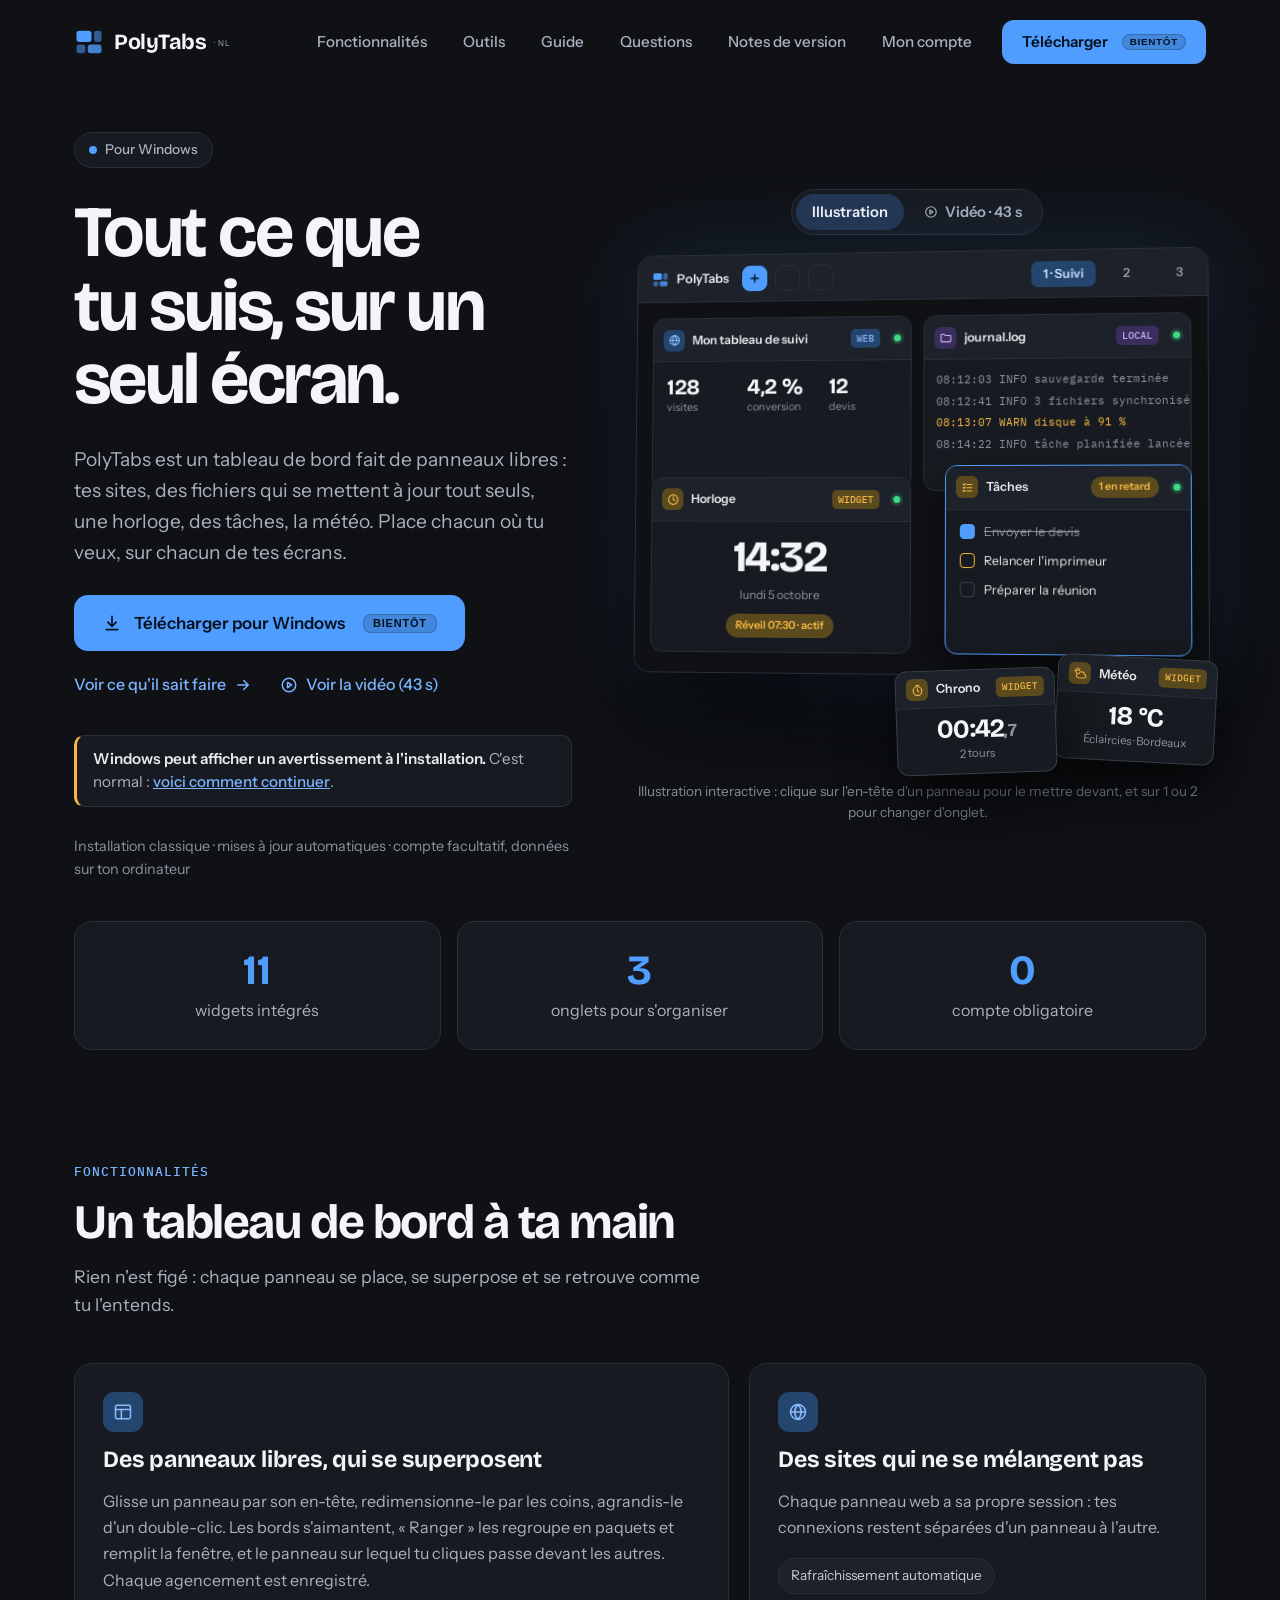
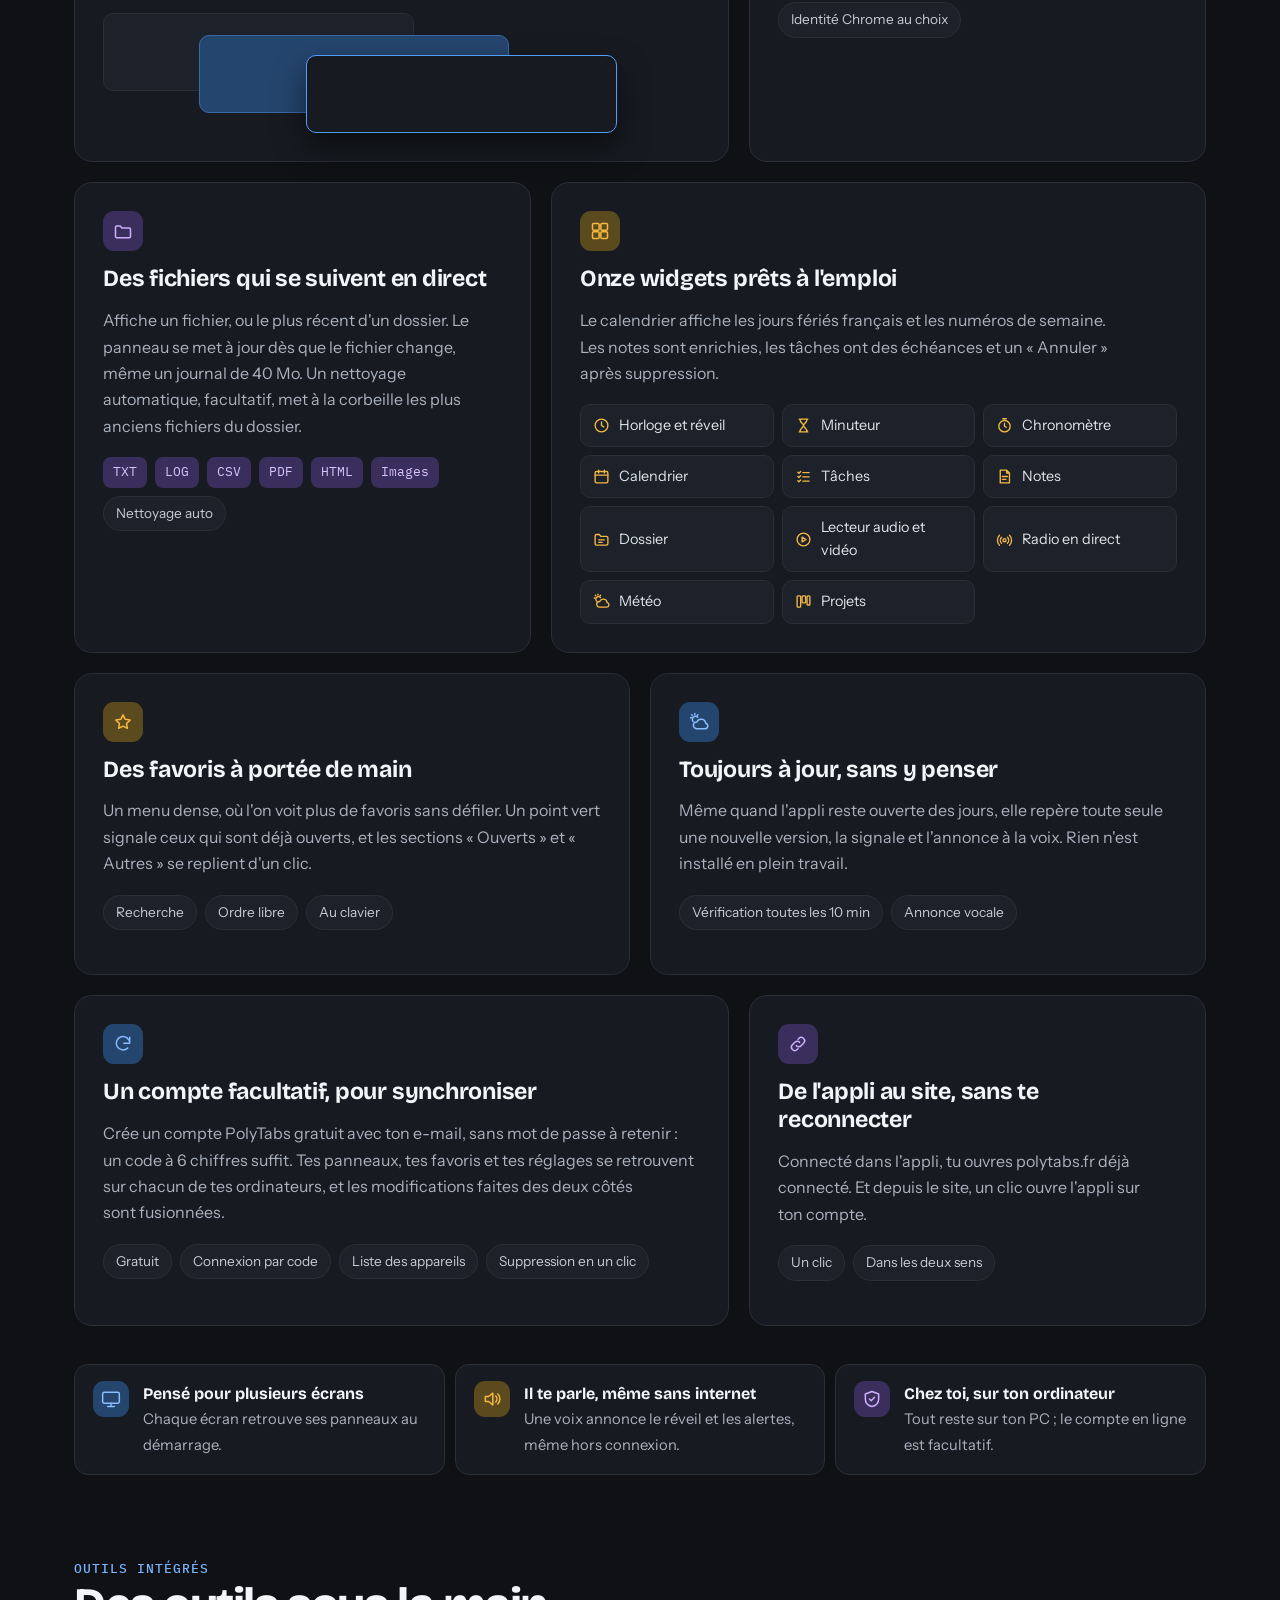
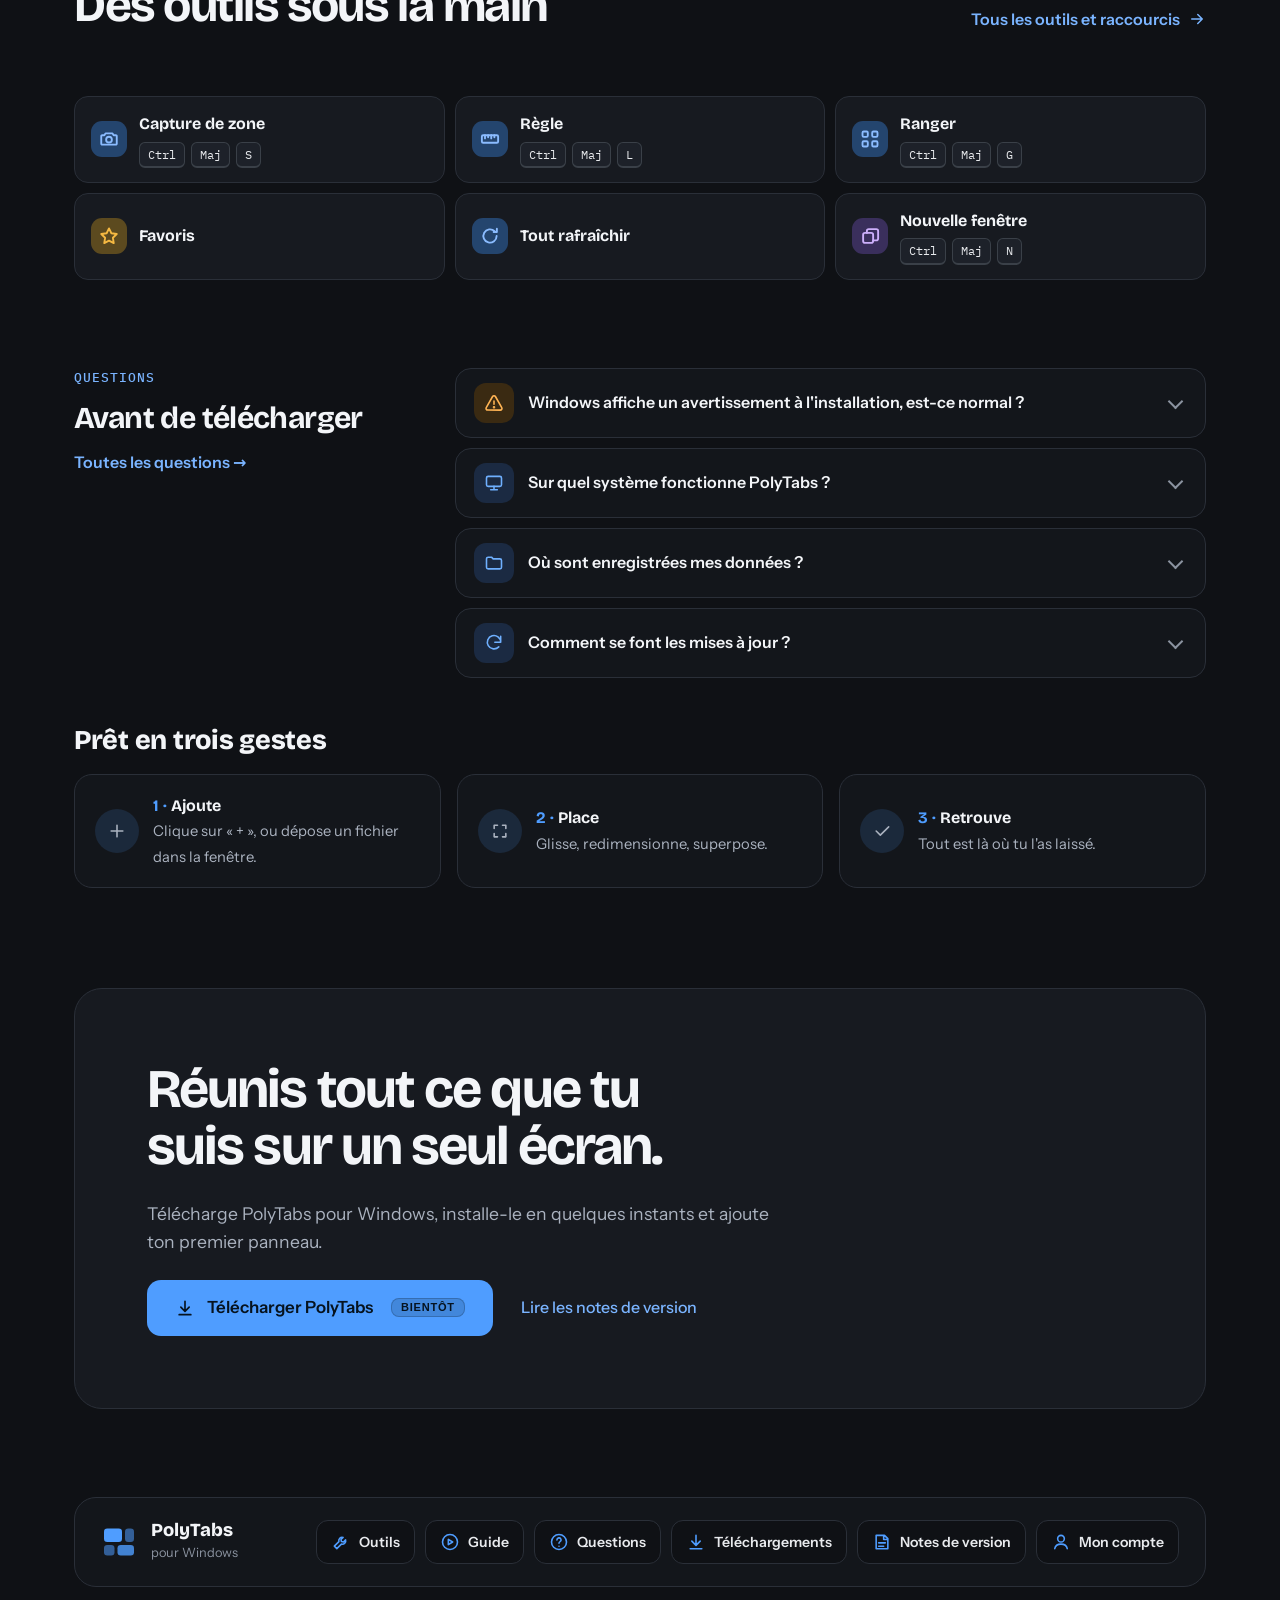
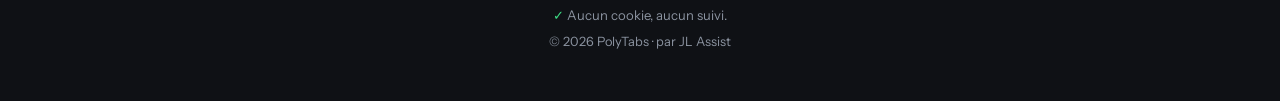
==== commit 4cc52e2a: "Accueil mobile : carrousel plus lisible, indication de glisse, liens plus grands, 3e onglet de la dé" ====
--- a/index.html
+++ b/index.html
@@ -86,6 +86,7 @@
 <span class="mock-upd" data-vwrap hidden>✓ <span data-version></span> disponible</span>
 <button type="button" class="mock-tab" data-tab="1" aria-label="Onglet 1, Suivi" aria-pressed="true"><span>1<em> · Suivi</em></span></button>
 <button type="button" class="mock-tab" data-tab="2" aria-label="Onglet 2, Widgets" aria-pressed="false"><span>2<em> · Widgets</em></span></button>
+<button type="button" class="mock-tab" data-tab="3" aria-label="Onglet 3, Médias" aria-pressed="false"><span>3<em> · Médias</em></span></button>
 </div>
 
 <div class="mock-grid" id="mock-tab-1">
@@ -123,6 +124,14 @@
 <button type="button" class="mp-head" data-raise="timer" aria-label="Minuteur WIDGET, mettre au premier plan"><span class="mp-ic mp-ic--widget"><svg viewBox="0 0 24 24" width="13" height="13" fill="none" stroke="currentColor" stroke-width="2" stroke-linecap="round" stroke-linejoin="round" aria-hidden="true" focusable="false"><path d="M6 3h12M6 21h12M7 3c0 5 5 6 5 9s-5 4-5 9M17 3c0 5-5 6-5 9s5 4 5 9"/></svg></span><span class="mp-title">Minuteur</span> <span class="mp-badge mp-badge--widget">WIDGET</span></button>
 <div class="mp-body clock"><span class="timer-time">04:12</span><span class="timer-bar"><i></i></span><span class="clock-date">Pâtes · il reste 4 minutes</span></div>
 </div></div>
+</div>
+<div class="mock-grid" id="mock-tab-3" hidden>
+<div class="mp mp--cal" data-panel="proj"><div class="mp-box"><button type="button" class="mp-head" data-raise="proj" aria-label="Projets WIDGET, mettre au premier plan"><span class="mp-ic mp-ic--widget"><svg viewBox="0 0 24 24" width="13" height="13" fill="none" stroke="currentColor" stroke-width="2" stroke-linecap="round" stroke-linejoin="round" aria-hidden="true" focusable="false"><rect x="3" y="4" width="5" height="16" rx="1.2"/><rect x="10" y="4" width="5" height="10" rx="1.2"/><rect x="17" y="4" width="4" height="13" rx="1.2"/></svg></span><span class="mp-title">Projets</span> <span class="mp-badge mp-badge--widget">WIDGET</span></button>
+<div class="note"><b>Site PolyTabs</b><span>À faire · 3</span><span>En cours · 2</span><span>Terminé · 5</span></div></div></div>
+<div class="mp mp--note" data-panel="radio"><div class="mp-box"><button type="button" class="mp-head" data-raise="radio" aria-label="Radio WIDGET, mettre au premier plan"><span class="mp-ic mp-ic--widget"><svg viewBox="0 0 24 24" width="13" height="13" fill="none" stroke="currentColor" stroke-width="2" stroke-linecap="round" stroke-linejoin="round" aria-hidden="true" focusable="false"><circle cx="12" cy="12" r="2"/><path d="M7.8 7.8a6 6 0 0 0 0 8.4M16.2 7.8a6 6 0 0 1 0 8.4"/></svg></span><span class="mp-title">Radio</span> <span class="mp-badge mp-badge--widget">WIDGET</span></button>
+<div class="note"><b>En direct</b><span>Radio d'infos · 128 kbit/s</span><span>Volume 60 %</span></div></div></div>
+<div class="mp mp--timer is-front" data-panel="lect"><div class="mp-box"><button type="button" class="mp-head" data-raise="lect" aria-label="Lecteur WIDGET, mettre au premier plan"><span class="mp-ic mp-ic--widget"><svg viewBox="0 0 24 24" width="13" height="13" fill="none" stroke="currentColor" stroke-width="2" stroke-linecap="round" stroke-linejoin="round" aria-hidden="true" focusable="false"><path d="M8 5v14l11-7z"/></svg></span><span class="mp-title">Lecteur</span> <span class="mp-badge mp-badge--widget">WIDGET</span></button>
+<div class="mp-body clock"><span class="timer-time">02:31</span><span class="timer-bar"><i></i></span><span class="clock-date">Playlist travail · morceau 3/12</span></div></div></div>
 </div>
 </div>
 <div class="mock-floats" aria-hidden="true">
@@ -163,6 +172,7 @@
 <h2 id="t-fonct">Un tableau de bord à ta main</h2>
 <p class="sub">Rien n'est figé : chaque panneau se place, se superpose et se retrouve comme tu l'entends.</p>
 </div>
+<p class="swipe-hint" aria-hidden="true">Glisse pour voir la suite <span>→</span></p>
 <div class="rows">
 <div class="row">
 <div class="card card--lg f3"><span class="ic ic--blue"><svg viewBox="0 0 24 24" width="20" height="20" fill="none" stroke="currentColor" stroke-width="1.8" stroke-linecap="round" stroke-linejoin="round" aria-hidden="true" focusable="false"><rect x="3" y="4" width="18" height="16" rx="2"/><path d="M3 9h18M10 9v11"/></svg></span><h3>Des panneaux libres, qui se superposent</h3>
--- a/assets/site.css
+++ b/assets/site.css
@@ -503,7 +503,7 @@
 @media print { .nav-toggle, .nav-panel, .nav-scrim { display: none !important; } }
 
 /* ---------- accueil sur téléphone (≤ 859 px) : éléments réservés au téléphone, cachés ailleurs ---------- */
-.hero-poster, .warn-chip, .tools-cats, .cta-brand, .cta-ver, .dots { display: none; }
+.hero-poster, .warn-chip, .tools-cats, .cta-brand, .cta-ver, .dots, .swipe-hint { display: none; }
 @media (max-width: 859px) {
   /* haut de page : titre, image forte, bouton, pastille */
   .hero { display: flex; flex-direction: column; align-items: stretch; gap: 16px; padding-top: 20px; }
@@ -533,11 +533,13 @@
   .rows, .tools-cats { display: flex; flex-direction: row; gap: 12px; overflow-x: auto; scroll-snap-type: x mandatory; scrollbar-width: none; margin-left: -24px; margin-right: -24px; padding: 2px 24px; scroll-padding-left: 24px; -webkit-overflow-scrolling: touch; }
   .rows::-webkit-scrollbar, .tools-cats::-webkit-scrollbar { display: none; }
   .rows .row { display: contents; }
-  .rows .card--lg { flex: 0 0 82%; scroll-snap-align: start; min-width: 0; }
+  .rows .card--lg { flex: 0 0 88%; align-self: flex-start; scroll-snap-align: start; min-width: 0; }
   .rows .card--lg .stack, .rows .card--lg .wgts { display: none; }
   /* la liste « Pensé pour plusieurs écrans… » devient la dernière carte du défilement (elle restait hors de portée) */
-  .rows .feat-mini { flex: 0 0 82%; scroll-snap-align: start; min-width: 0; margin: 0; display: flex; flex-direction: column; gap: 10px; }
-  .rows .feat-mini li { flex: 1; align-items: flex-start; padding: 16px; }
+  .rows .feat-mini { flex: 0 0 88%; justify-content: flex-start; scroll-snap-align: start; min-width: 0; margin: 0; display: flex; flex-direction: column; gap: 10px; }
+  .rows .feat-mini li { flex: 0 0 auto; align-items: flex-start; padding: 16px; }
+  .swipe-hint { display: flex; justify-content: flex-end; align-items: center; gap: 6px; margin: 4px 0 10px; font-size: 12.5px; color: var(--accent); }
+  .more-link { display: inline-flex; align-items: center; min-height: 40px; }
   .cta .nm { display: none; }
   .dots { display: flex; justify-content: center; gap: 6px; margin-top: 14px; }
   .dots i { width: 7px; height: 7px; border-radius: 99px; background: var(--line); transition: width .2s, background .2s; }
